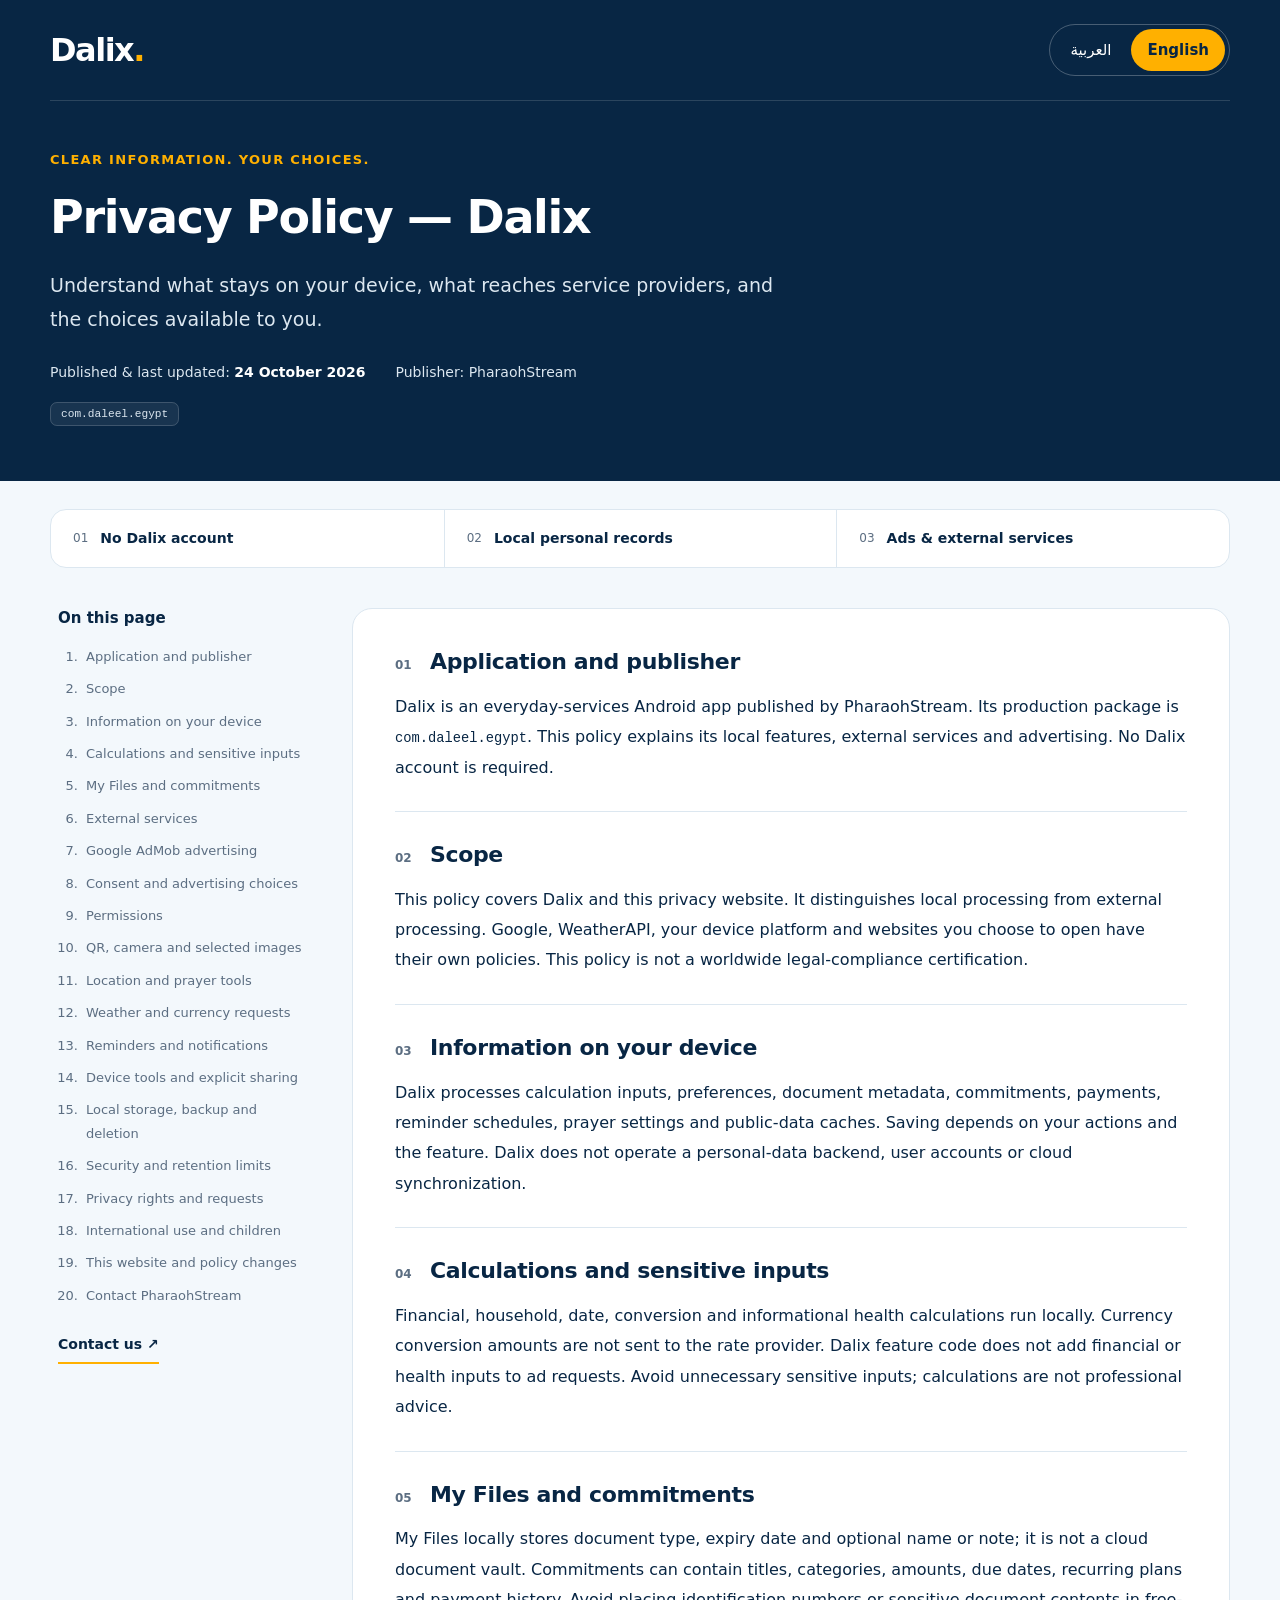
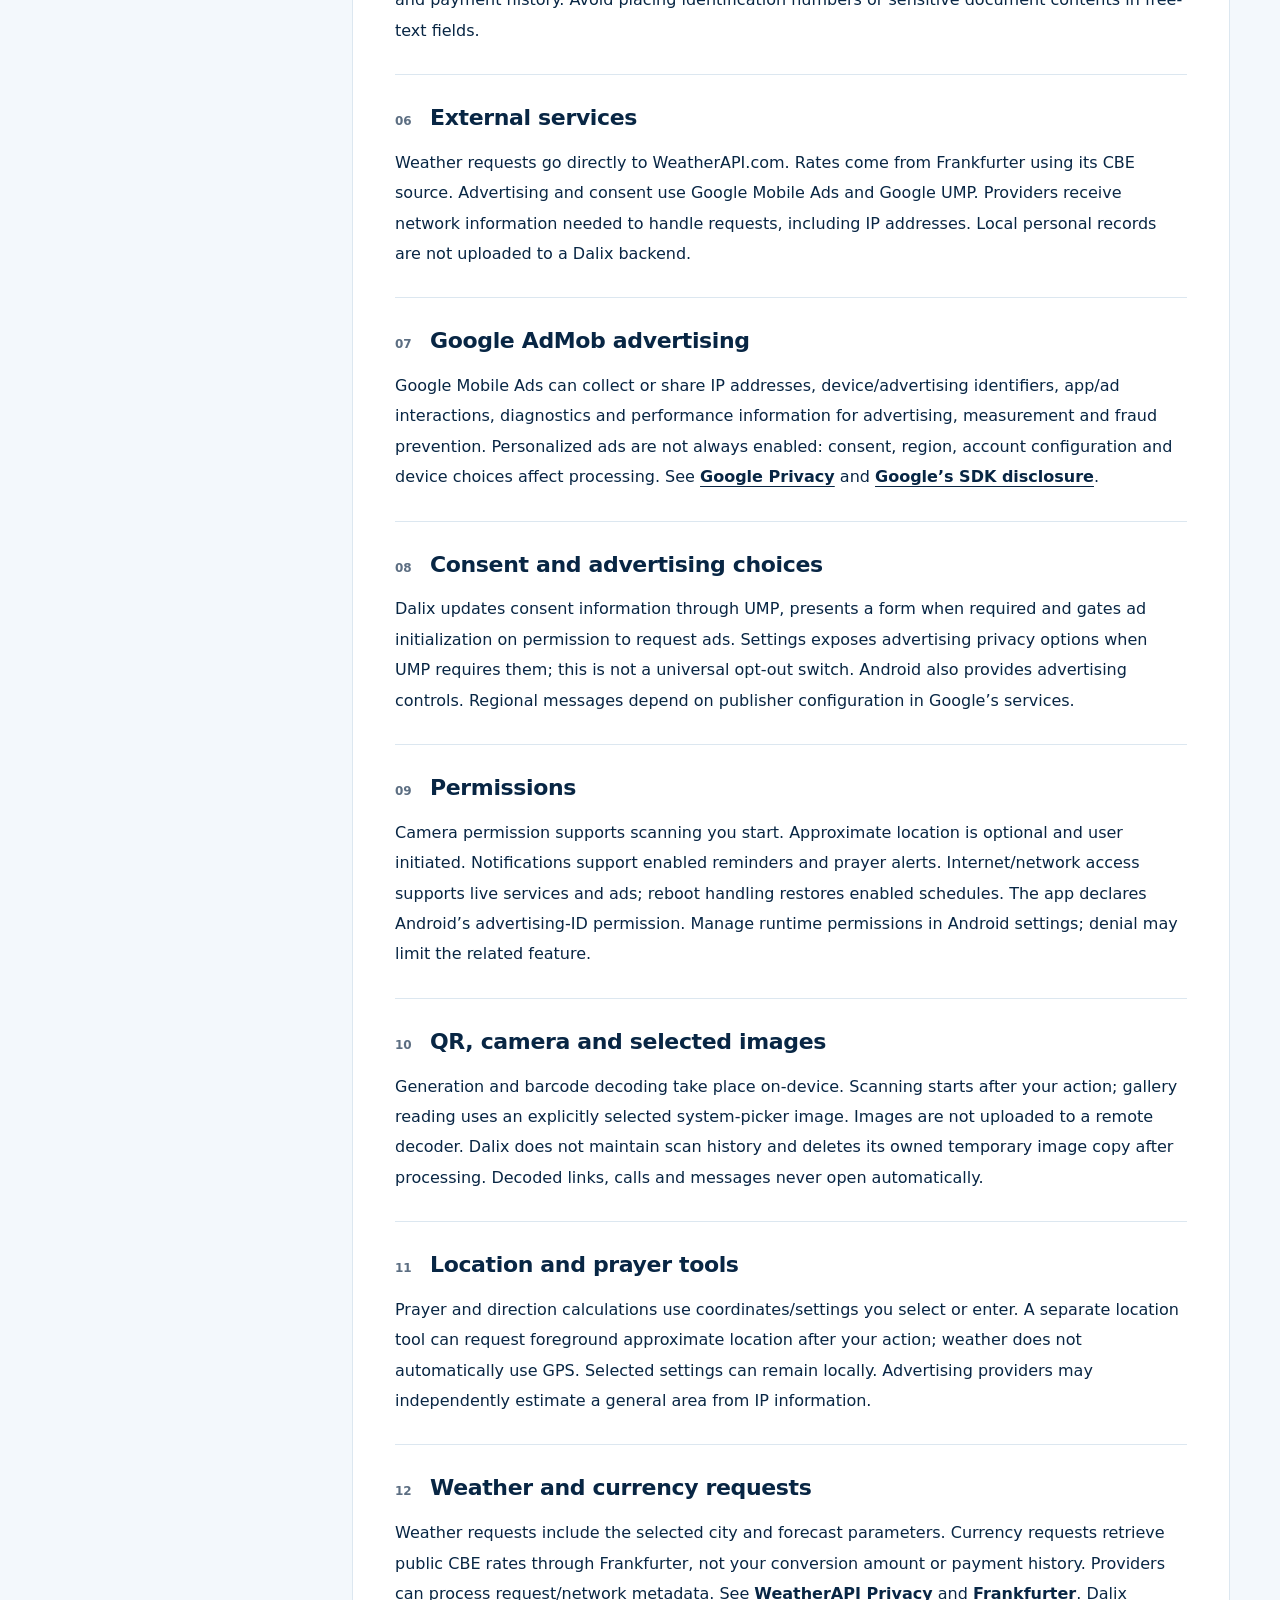
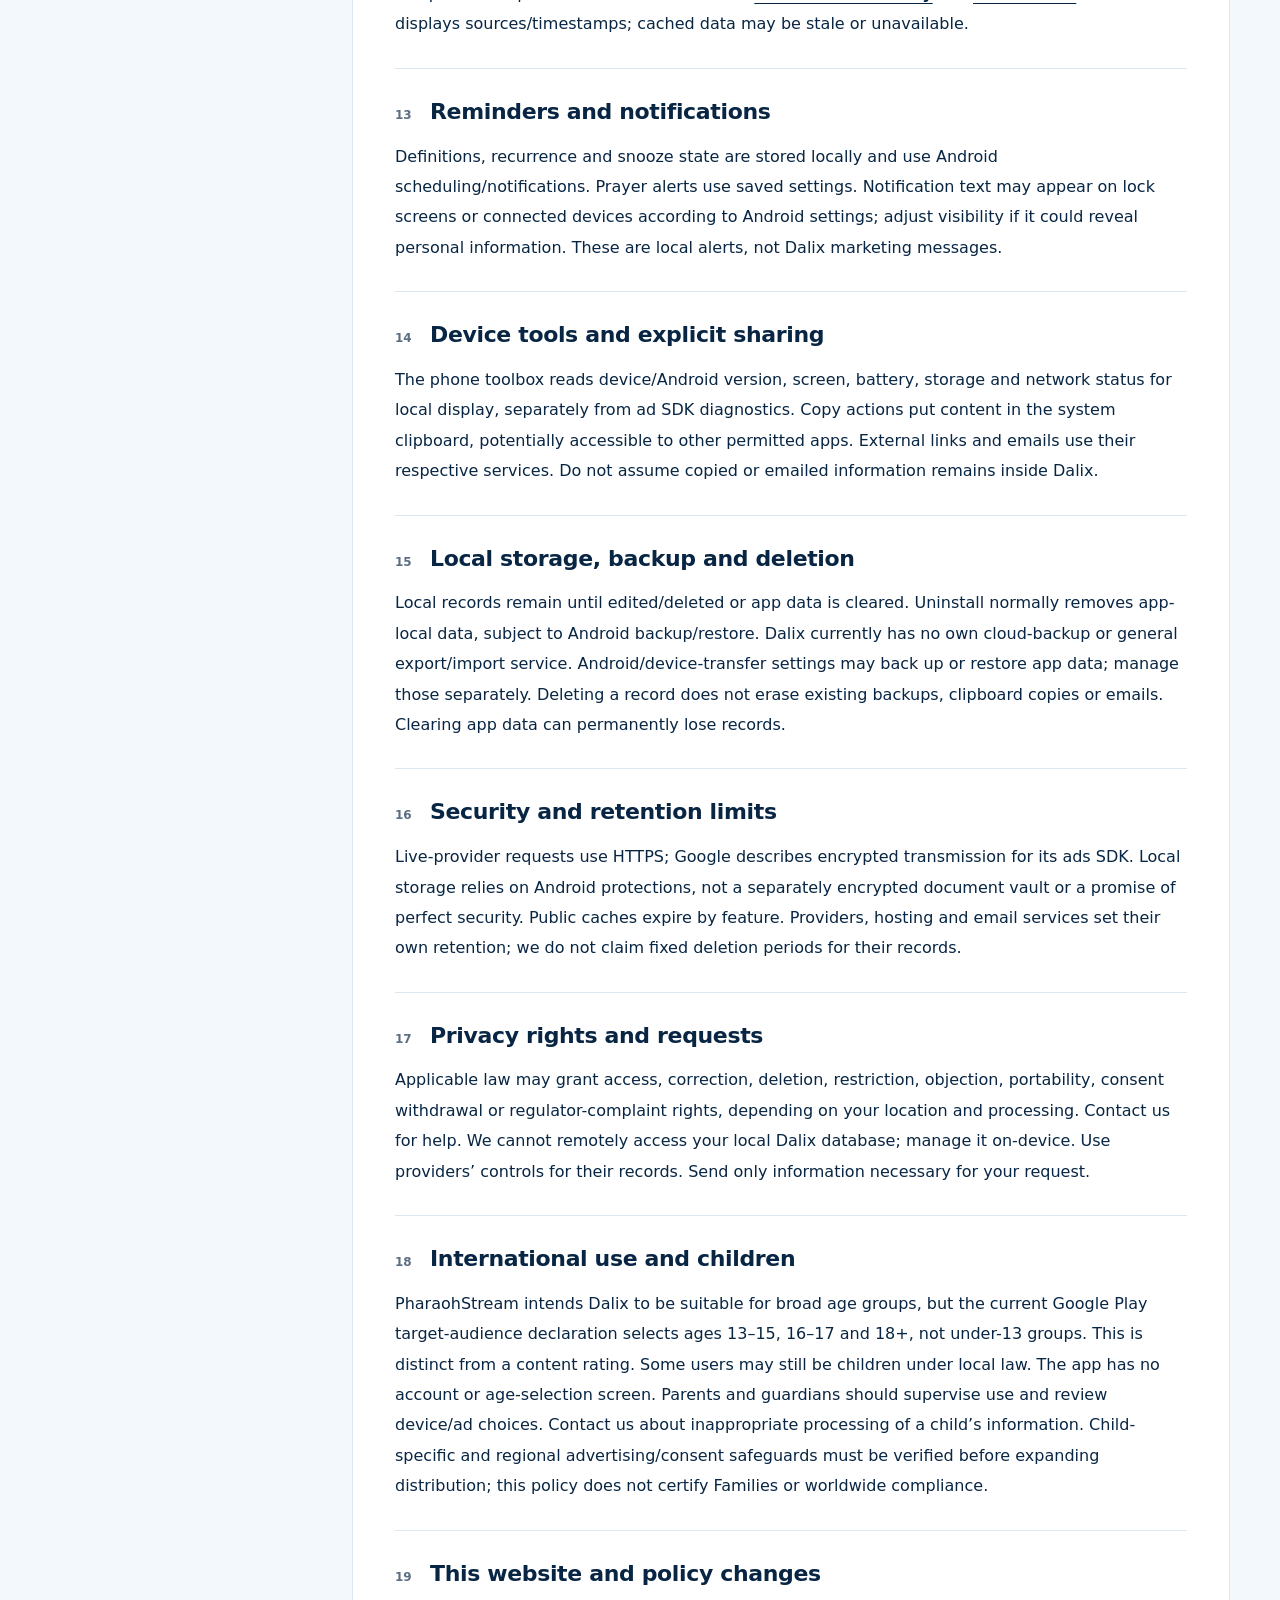
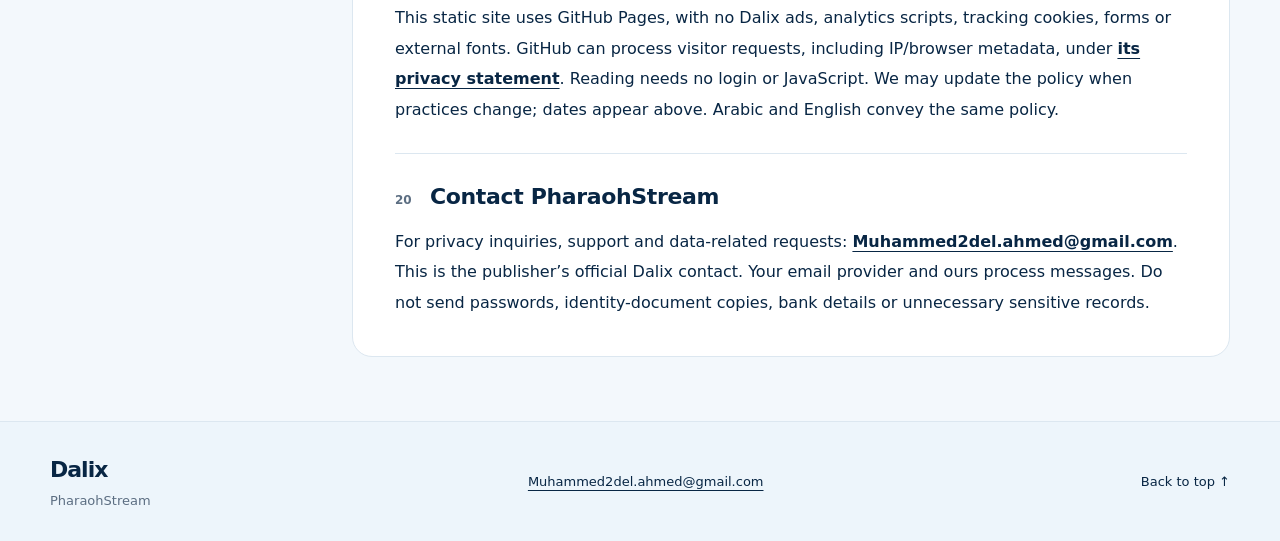
==== en/index.html @ ff4f839b "Clarify age declaration using verified Google Play settings" ====
<!doctype html>
<html lang="en" dir="ltr"><head><meta charset="utf-8"><meta name="viewport" content="width=device-width, initial-scale=1"><meta name="color-scheme" content="light">
<title>Privacy Policy — Dalix</title><meta name="description" content="Understand what stays on your device, what reaches service providers, and the choices available to you."><meta name="referrer" content="no-referrer">
<meta http-equiv="Content-Security-Policy" content="default-src 'none'; style-src 'self'; img-src 'self'; base-uri 'none'; form-action 'none'; upgrade-insecure-requests">
<link rel="stylesheet" href="../styles.css"><link rel="canonical" href="https://muhammed2del-jpg.github.io/dalix-privacy-policy/en/"><link rel="alternate" hreflang="ar" href="https://muhammed2del-jpg.github.io/dalix-privacy-policy/"><link rel="alternate" hreflang="en" href="https://muhammed2del-jpg.github.io/dalix-privacy-policy/en/">
<meta property="og:type" content="website"><meta property="og:title" content="Privacy Policy — Dalix"><meta property="og:description" content="Understand what stays on your device, what reaches service providers, and the choices available to you."><meta property="og:url" content="https://muhammed2del-jpg.github.io/dalix-privacy-policy/en/"><meta property="og:site_name" content="Dalix — PharaohStream"><meta name="twitter:card" content="summary">
</head><body id="top"><a class="skip" href="#policy">Skip to the policy</a>
<header class="site-header"><div class="wrap header-inner"><a class="wordmark" href="../" aria-label="Dalix">Dalix<span aria-hidden="true">.</span></a><nav class="language" aria-label="Language"><a href="../" lang="ar" dir="rtl" >العربية</a><a href="./" lang="en" dir="ltr" aria-current="page">English</a></nav></div></header>
<div class="hero"><div class="wrap"><p class="eyebrow">CLEAR INFORMATION. YOUR CHOICES.</p><h1>Privacy Policy — Dalix</h1><p class="lede">Understand what stays on your device, what reaches service providers, and the choices available to you.</p><div class="hero-meta"><span>Published & last updated: <time datetime="2026-10-24">24 October 2026</time></span><span>Publisher: <bdi>PharaohStream</bdi></span></div><div class="package"><code>com.daleel.egypt</code></div></div></div>
<div class="wrap summaries"><span><i aria-hidden="true">01</i>No Dalix account</span><span><i aria-hidden="true">02</i>Local personal records</span><span><i aria-hidden="true">03</i>Ads & external services</span></div>
<div class="wrap layout"><aside><nav class="desktop-toc" aria-label="On this page"><h2>On this page</h2><ol><li><a href="#section-01">Application and publisher</a></li><li><a href="#section-02">Scope</a></li><li><a href="#section-03">Information on your device</a></li><li><a href="#section-04">Calculations and sensitive inputs</a></li><li><a href="#section-05">My Files and commitments</a></li><li><a href="#section-06">External services</a></li><li><a href="#section-07">Google AdMob advertising</a></li><li><a href="#section-08">Consent and advertising choices</a></li><li><a href="#section-09">Permissions</a></li><li><a href="#section-10">QR, camera and selected images</a></li><li><a href="#section-11">Location and prayer tools</a></li><li><a href="#section-12">Weather and currency requests</a></li><li><a href="#section-13">Reminders and notifications</a></li><li><a href="#section-14">Device tools and explicit sharing</a></li><li><a href="#section-15">Local storage, backup and deletion</a></li><li><a href="#section-16">Security and retention limits</a></li><li><a href="#section-17">Privacy rights and requests</a></li><li><a href="#section-18">International use and children</a></li><li><a href="#section-19">This website and policy changes</a></li><li><a href="#section-20">Contact PharaohStream</a></li></ol><a class="toc-contact" href="mailto:Muhammed2del.ahmed@gmail.com">Contact us ↗</a></nav><details class="mobile-toc"><summary>On this page</summary><nav aria-label="On this page"><ol><li><a href="#section-01">Application and publisher</a></li><li><a href="#section-02">Scope</a></li><li><a href="#section-03">Information on your device</a></li><li><a href="#section-04">Calculations and sensitive inputs</a></li><li><a href="#section-05">My Files and commitments</a></li><li><a href="#section-06">External services</a></li><li><a href="#section-07">Google AdMob advertising</a></li><li><a href="#section-08">Consent and advertising choices</a></li><li><a href="#section-09">Permissions</a></li><li><a href="#section-10">QR, camera and selected images</a></li><li><a href="#section-11">Location and prayer tools</a></li><li><a href="#section-12">Weather and currency requests</a></li><li><a href="#section-13">Reminders and notifications</a></li><li><a href="#section-14">Device tools and explicit sharing</a></li><li><a href="#section-15">Local storage, backup and deletion</a></li><li><a href="#section-16">Security and retention limits</a></li><li><a href="#section-17">Privacy rights and requests</a></li><li><a href="#section-18">International use and children</a></li><li><a href="#section-19">This website and policy changes</a></li><li><a href="#section-20">Contact PharaohStream</a></li></ol></nav></details></aside><main id="policy" tabindex="-1"><section id="section-01" aria-labelledby="heading-01"><h2 id="heading-01"><span class="ordinal" aria-hidden="true">01</span>Application and publisher</h2><p>Dalix is an everyday-services Android app published by PharaohStream. Its production package is <code>com.daleel.egypt</code>. This policy explains its local features, external services and advertising. No Dalix account is required.</p></section><section id="section-02" aria-labelledby="heading-02"><h2 id="heading-02"><span class="ordinal" aria-hidden="true">02</span>Scope</h2><p>This policy covers Dalix and this privacy website. It distinguishes local processing from external processing. Google, WeatherAPI, your device platform and websites you choose to open have their own policies. This policy is not a worldwide legal-compliance certification.</p></section><section id="section-03" aria-labelledby="heading-03"><h2 id="heading-03"><span class="ordinal" aria-hidden="true">03</span>Information on your device</h2><p>Dalix processes calculation inputs, preferences, document metadata, commitments, payments, reminder schedules, prayer settings and public-data caches. Saving depends on your actions and the feature. Dalix does not operate a personal-data backend, user accounts or cloud synchronization.</p></section><section id="section-04" aria-labelledby="heading-04"><h2 id="heading-04"><span class="ordinal" aria-hidden="true">04</span>Calculations and sensitive inputs</h2><p>Financial, household, date, conversion and informational health calculations run locally. Currency conversion amounts are not sent to the rate provider. Dalix feature code does not add financial or health inputs to ad requests. Avoid unnecessary sensitive inputs; calculations are not professional advice.</p></section><section id="section-05" aria-labelledby="heading-05"><h2 id="heading-05"><span class="ordinal" aria-hidden="true">05</span>My Files and commitments</h2><p>My Files locally stores document type, expiry date and optional name or note; it is not a cloud document vault. Commitments can contain titles, categories, amounts, due dates, recurring plans and payment history. Avoid placing identification numbers or sensitive document contents in free-text fields.</p></section><section id="section-06" aria-labelledby="heading-06"><h2 id="heading-06"><span class="ordinal" aria-hidden="true">06</span>External services</h2><p>Weather requests go directly to WeatherAPI.com. Rates come from Frankfurter using its CBE source. Advertising and consent use Google Mobile Ads and Google UMP. Providers receive network information needed to handle requests, including IP addresses. Local personal records are not uploaded to a Dalix backend.</p></section><section id="section-07" aria-labelledby="heading-07"><h2 id="heading-07"><span class="ordinal" aria-hidden="true">07</span>Google AdMob advertising</h2><p>Google Mobile Ads can collect or share IP addresses, device/advertising identifiers, app/ad interactions, diagnostics and performance information for advertising, measurement and fraud prevention. Personalized ads are not always enabled: consent, region, account configuration and device choices affect processing. See <a href="https://policies.google.com/privacy">Google Privacy</a> and <a href="https://developers.google.com/admob/android/privacy/play-data-disclosure?hl=en">Google’s SDK disclosure</a>.</p></section><section id="section-08" aria-labelledby="heading-08"><h2 id="heading-08"><span class="ordinal" aria-hidden="true">08</span>Consent and advertising choices</h2><p>Dalix updates consent information through UMP, presents a form when required and gates ad initialization on permission to request ads. Settings exposes advertising privacy options when UMP requires them; this is not a universal opt-out switch. Android also provides advertising controls. Regional messages depend on publisher configuration in Google’s services.</p></section><section id="section-09" aria-labelledby="heading-09"><h2 id="heading-09"><span class="ordinal" aria-hidden="true">09</span>Permissions</h2><p>Camera permission supports scanning you start. Approximate location is optional and user initiated. Notifications support enabled reminders and prayer alerts. Internet/network access supports live services and ads; reboot handling restores enabled schedules. The app declares Android’s advertising-ID permission. Manage runtime permissions in Android settings; denial may limit the related feature.</p></section><section id="section-10" aria-labelledby="heading-10"><h2 id="heading-10"><span class="ordinal" aria-hidden="true">10</span>QR, camera and selected images</h2><p>Generation and barcode decoding take place on-device. Scanning starts after your action; gallery reading uses an explicitly selected system-picker image. Images are not uploaded to a remote decoder. Dalix does not maintain scan history and deletes its owned temporary image copy after processing. Decoded links, calls and messages never open automatically.</p></section><section id="section-11" aria-labelledby="heading-11"><h2 id="heading-11"><span class="ordinal" aria-hidden="true">11</span>Location and prayer tools</h2><p>Prayer and direction calculations use coordinates/settings you select or enter. A separate location tool can request foreground approximate location after your action; weather does not automatically use GPS. Selected settings can remain locally. Advertising providers may independently estimate a general area from IP information.</p></section><section id="section-12" aria-labelledby="heading-12"><h2 id="heading-12"><span class="ordinal" aria-hidden="true">12</span>Weather and currency requests</h2><p>Weather requests include the selected city and forecast parameters. Currency requests retrieve public CBE rates through Frankfurter, not your conversion amount or payment history. Providers can process request/network metadata. See <a href="https://www.weatherapi.com/privacy">WeatherAPI Privacy</a> and <a href="https://frankfurter.dev/">Frankfurter</a>. Dalix displays sources/timestamps; cached data may be stale or unavailable.</p></section><section id="section-13" aria-labelledby="heading-13"><h2 id="heading-13"><span class="ordinal" aria-hidden="true">13</span>Reminders and notifications</h2><p>Definitions, recurrence and snooze state are stored locally and use Android scheduling/notifications. Prayer alerts use saved settings. Notification text may appear on lock screens or connected devices according to Android settings; adjust visibility if it could reveal personal information. These are local alerts, not Dalix marketing messages.</p></section><section id="section-14" aria-labelledby="heading-14"><h2 id="heading-14"><span class="ordinal" aria-hidden="true">14</span>Device tools and explicit sharing</h2><p>The phone toolbox reads device/Android version, screen, battery, storage and network status for local display, separately from ad SDK diagnostics. Copy actions put content in the system clipboard, potentially accessible to other permitted apps. External links and emails use their respective services. Do not assume copied or emailed information remains inside Dalix.</p></section><section id="section-15" aria-labelledby="heading-15"><h2 id="heading-15"><span class="ordinal" aria-hidden="true">15</span>Local storage, backup and deletion</h2><p>Local records remain until edited/deleted or app data is cleared. Uninstall normally removes app-local data, subject to Android backup/restore. Dalix currently has no own cloud-backup or general export/import service. Android/device-transfer settings may back up or restore app data; manage those separately. Deleting a record does not erase existing backups, clipboard copies or emails. Clearing app data can permanently lose records.</p></section><section id="section-16" aria-labelledby="heading-16"><h2 id="heading-16"><span class="ordinal" aria-hidden="true">16</span>Security and retention limits</h2><p>Live-provider requests use HTTPS; Google describes encrypted transmission for its ads SDK. Local storage relies on Android protections, not a separately encrypted document vault or a promise of perfect security. Public caches expire by feature. Providers, hosting and email services set their own retention; we do not claim fixed deletion periods for their records.</p></section><section id="section-17" aria-labelledby="heading-17"><h2 id="heading-17"><span class="ordinal" aria-hidden="true">17</span>Privacy rights and requests</h2><p>Applicable law may grant access, correction, deletion, restriction, objection, portability, consent withdrawal or regulator-complaint rights, depending on your location and processing. Contact us for help. We cannot remotely access your local Dalix database; manage it on-device. Use providers’ controls for their records. Send only information necessary for your request.</p></section><section id="section-18" aria-labelledby="heading-18"><h2 id="heading-18"><span class="ordinal" aria-hidden="true">18</span>International use and children</h2><p>PharaohStream intends Dalix to be suitable for broad age groups, but the current Google Play target-audience declaration selects ages 13–15, 16–17 and 18+, not under-13 groups. This is distinct from a content rating. Some users may still be children under local law. The app has no account or age-selection screen. Parents and guardians should supervise use and review device/ad choices. Contact us about inappropriate processing of a child’s information. Child-specific and regional advertising/consent safeguards must be verified before expanding distribution; this policy does not certify Families or worldwide compliance.</p></section><section id="section-19" aria-labelledby="heading-19"><h2 id="heading-19"><span class="ordinal" aria-hidden="true">19</span>This website and policy changes</h2><p>This static site uses GitHub Pages, with no Dalix ads, analytics scripts, tracking cookies, forms or external fonts. GitHub can process visitor requests, including IP/browser metadata, under <a href="https://docs.github.com/en/site-policy/privacy-policies/github-general-privacy-statement">its privacy statement</a>. Reading needs no login or JavaScript. We may update the policy when practices change; dates appear above. Arabic and English convey the same policy.</p></section><section id="section-20" aria-labelledby="heading-20"><h2 id="heading-20"><span class="ordinal" aria-hidden="true">20</span>Contact PharaohStream</h2><p>For privacy inquiries, support and data-related requests: <a class="email" href="mailto:Muhammed2del.ahmed@gmail.com">Muhammed2del.ahmed@gmail.com</a>. This is the publisher’s official Dalix contact. Your email provider and ours process messages. Do not send passwords, identity-document copies, bank details or unnecessary sensitive records.</p></section></main></div>
<footer><div class="wrap footer-inner"><div><strong>Dalix</strong><p>PharaohStream</p></div><a class="email" href="mailto:Muhammed2del.ahmed@gmail.com">Muhammed2del.ahmed@gmail.com</a><a href="#top">Back to top ↑</a></div></footer></body></html>
---- styles.css ----
:root{--navy:#082644;--yellow:#ffb000;--canvas:#f3f8fc;--muted:#5c6e82;--border:#dce7f0;--white:#fff;color:var(--navy);background:var(--canvas);font-family:system-ui,-apple-system,"Segoe UI",Tahoma,Arial,sans-serif;font-size:17px;line-height:1.8;scroll-padding-top:30px}
*{box-sizing:border-box}body{margin:0}a{color:var(--navy);text-underline-offset:4px;text-decoration-thickness:1px;overflow-wrap:anywhere}a:hover{text-decoration-thickness:2px}a:focus-visible,summary:focus-visible{outline:3px solid var(--yellow);outline-offset:5px;border-radius:4px}p{margin:0 0 1em}h1,h2{line-height:1.4;margin:0}.wrap{width:min(1180px,calc(100% - 64px));margin-inline:auto}.skip{position:absolute;inset-block-start:-100px;inset-inline-start:16px;padding:12px 20px;background:var(--yellow);z-index:5}.skip:focus{inset-block-start:12px}.site-header{background:var(--navy);color:var(--white)}.header-inner{display:flex;align-items:center;justify-content:space-between;padding-block:24px;gap:20px;border-bottom:1px solid #ffffff24}.wordmark{font-size:32px;font-weight:800;line-height:1.2;letter-spacing:-1.5px;color:var(--white);text-decoration:none;direction:ltr}.wordmark span{color:var(--yellow)}.language{display:flex;gap:4px;border:1px solid #ffffff42;border-radius:99px;padding:4px;align-items:center}.language a{padding:5px 16px;min-height:42px;color:var(--white);font-size:15px;text-decoration:none;display:flex;align-items:center;justify-content:center}.language [aria-current=page]{background:var(--yellow);color:var(--navy);border-radius:99px;font-weight:700}.hero{background:var(--navy);color:var(--white);padding-block:47px 56px}.eyebrow{color:var(--yellow);font-size:13px;font-weight:700;letter-spacing:.1em;margin-bottom:14px}h1{font-size:clamp(30px,4vw,46px);letter-spacing:-1.3px;max-width:900px}.lede{font-size:19px;line-height:1.8;color:#dce7f0;max-width:760px;margin-block:18px 24px}.hero-meta{display:flex;flex-wrap:wrap;gap:8px 30px;font-size:14px;color:#dce7f0}.hero-meta time{font-weight:650;color:var(--white)}.package{margin-top:16px;font-size:13px;direction:ltr;text-align:start}.package code{padding:5px 10px;background:#ffffff10;border:1px solid #ffffff2a;border-radius:7px;color:#dce7f0}.summaries{display:grid;grid-template-columns:repeat(3,1fr);margin-block:28px 40px;border:1px solid var(--border);border-radius:16px;background:var(--white)}.summaries span{display:flex;align-items:center;gap:12px;padding:16px 22px;font-size:14px;font-weight:650}.summaries span+span{border-inline-start:1px solid var(--border)}.summaries i{font-size:12px;font-style:normal;color:var(--muted);font-weight:500}.layout{display:grid;grid-template-columns:262px minmax(0,1fr);gap:40px;align-items:start;margin-bottom:64px}aside{position:sticky;top:24px}.desktop-toc{max-height:calc(100dvh - 48px);overflow:auto;padding:0 8px 10px}.desktop-toc h2{font-size:15px;margin-bottom:16px}.desktop-toc ol,.mobile-toc ol{padding-inline-start:24px;margin-block:0 20px;font-size:13px;color:var(--muted)}.desktop-toc li,.mobile-toc li{padding-inline-start:4px;margin-block:0 9px}.desktop-toc a,.mobile-toc a{text-decoration:none;color:var(--muted);display:block}.desktop-toc a:hover,.mobile-toc a:hover{color:var(--navy);text-decoration:underline}.desktop-toc .toc-contact{display:inline-block;color:var(--navy);font-weight:700;font-size:14px;border-bottom:2px solid var(--yellow);padding-block:5px}.mobile-toc{display:none}main{min-width:0;background:var(--white);border:1px solid var(--border);border-radius:20px;padding:10px 42px}main:focus{outline:none}section{padding-block:28px;border-bottom:1px solid var(--border);scroll-margin-top:20px}section:last-child{border:0}section h2{display:flex;align-items:baseline;gap:14px;font-size:22px;margin-bottom:14px;letter-spacing:-.35px}.ordinal{font-size:12px;font-weight:600;color:var(--muted);min-width:21px;letter-spacing:0}section p{font-size:16px;margin:0;line-height:1.9;overflow-wrap:anywhere}section a{font-weight:600}code,.email{direction:ltr;unicode-bidi:isolate}code{font-size:.86em}footer{background:#edf5fb;border-top:1px solid var(--border);padding-block:28px}.footer-inner{display:flex;align-items:center;justify-content:space-between;gap:24px;flex-wrap:wrap;font-size:13px}.footer-inner strong{font-size:22px;letter-spacing:-1px}.footer-inner p{margin:0;color:var(--muted)}.email{display:inline-block}.footer-inner>a:last-child{text-decoration:none}html[dir=rtl]{font-family:Tahoma,"Segoe UI",Arial,sans-serif}html[dir=rtl] h1{letter-spacing:0}html[dir=rtl] .eyebrow{letter-spacing:0}html[dir=rtl] section h2{letter-spacing:0}html[dir=rtl] .lede{line-height:2}html[dir=rtl] section p{line-height:2.05}
@media(max-width:960px){.layout{grid-template-columns:220px minmax(0,1fr);gap:24px}main{padding-inline:26px}.summaries span{padding-inline:16px}.summaries{margin-bottom:28px}}
@media(max-width:760px){.wrap{width:calc(100% - 36px)}.header-inner{padding-block:20px}.wordmark{font-size:29px}.language a{padding-inline:12px;font-size:14px}.hero{padding-block:30px 34px}.eyebrow{font-size:11px}.lede{font-size:17px;margin-block:16px 20px}.hero-meta{font-size:12px;gap:6px 18px}.package{font-size:12px}.summaries{grid-template-columns:1fr;margin-block:18px 24px;border-radius:13px}.summaries span{padding:11px 16px;font-size:13px}.summaries span+span{border-inline-start:0;border-top:1px solid var(--border)}.layout{display:block;margin-bottom:32px}aside{position:static}.desktop-toc{display:none}.mobile-toc{display:block;background:var(--white);border:1px solid var(--border);border-radius:12px;margin-bottom:20px;padding:12px 18px}.mobile-toc summary{font-size:14px;font-weight:700;cursor:pointer;min-height:28px}.mobile-toc ol{margin-block:14px 0;font-size:14px}.mobile-toc li{margin-block:10px}main{padding:0 20px;border-radius:15px}section{padding-block:24px}section h2{font-size:20px;gap:10px}section p{font-size:16px}.footer-inner{display:grid;gap:16px;font-size:12px}.footer-inner>.email{font-size:clamp(11px,3.4vw,14px)}footer{padding-block:24px}}
@media print{body{background:white;color:black}.site-header,.summaries,aside,.skip,footer{display:none}.hero{background:white;color:black;padding:0}.hero .wrap,.wrap{width:100%}.hero-meta,.lede,.hero-meta time{color:black}.package code{color:black;border:0}.layout{display:block}main{border:0;padding:0}section{break-inside:avoid}a{color:black}.hero h1{font-size:28px}}
html[dir=rtl] .package{text-align:right}
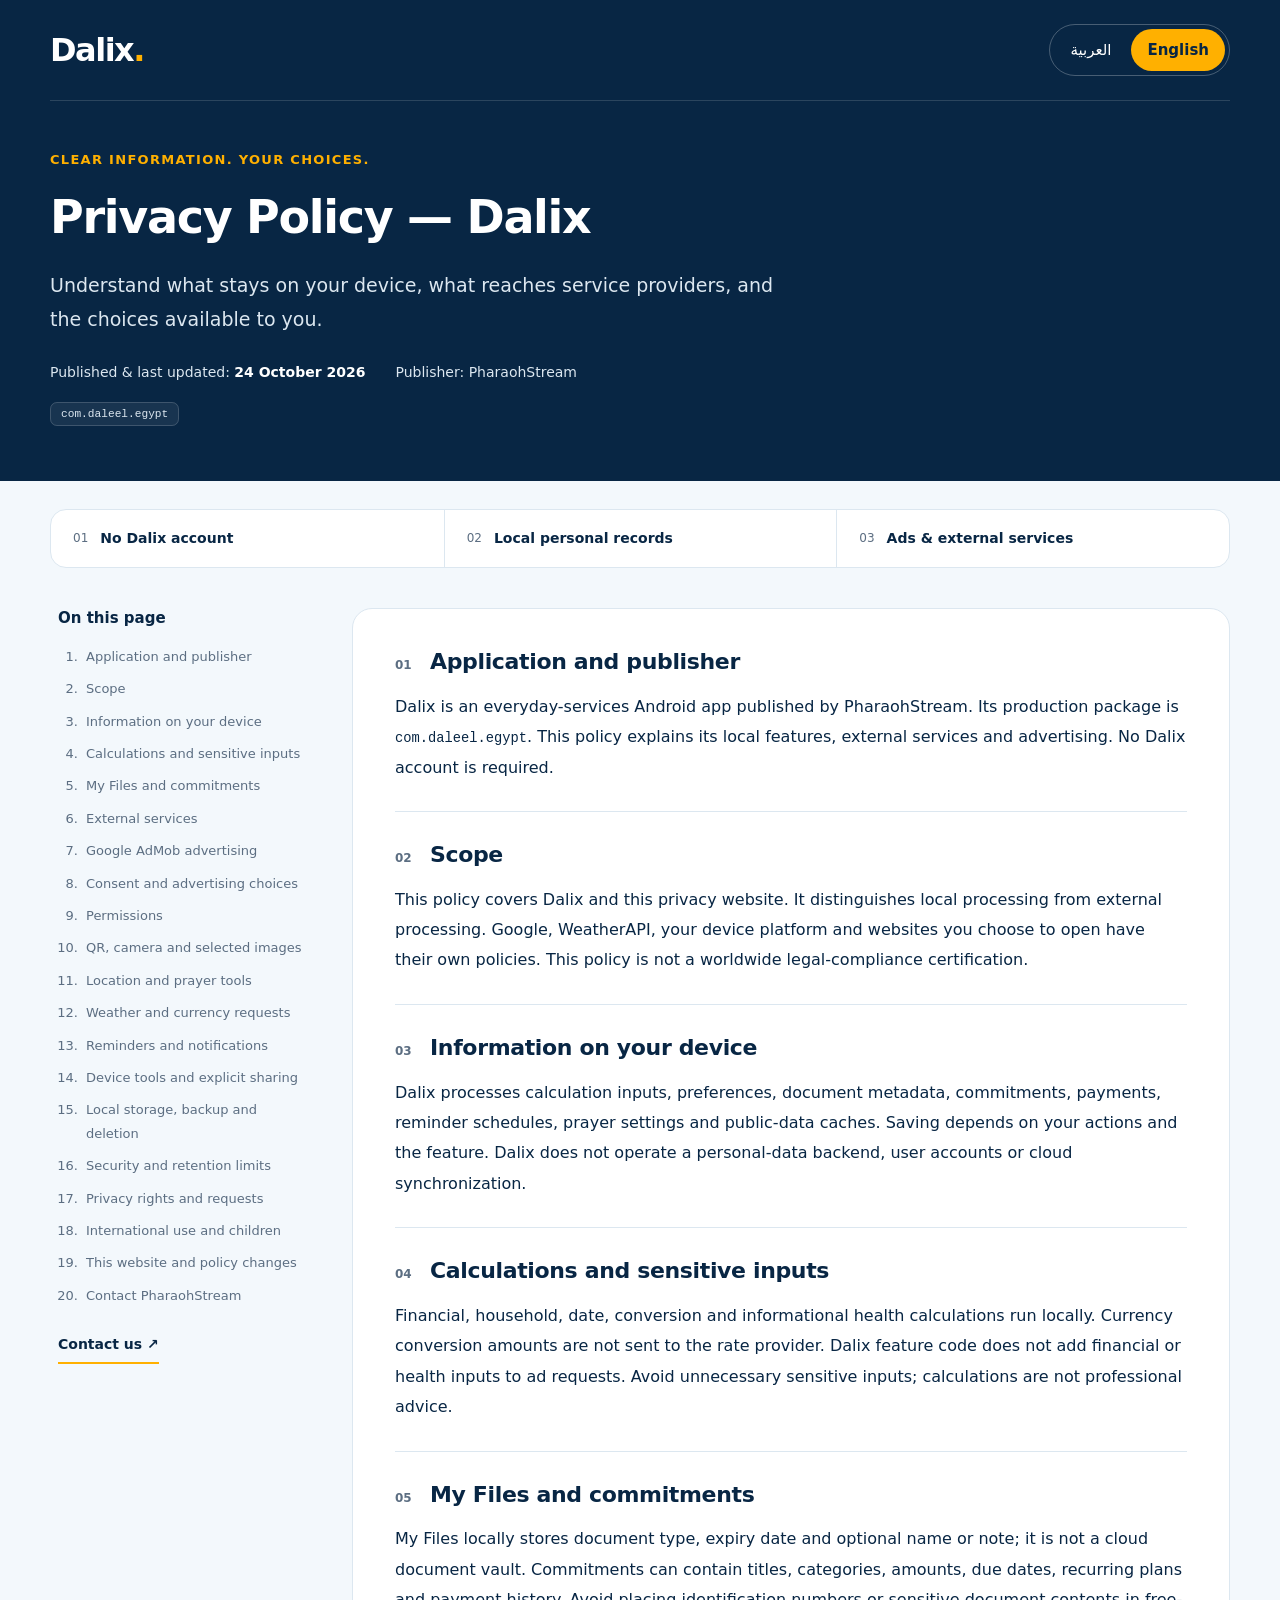
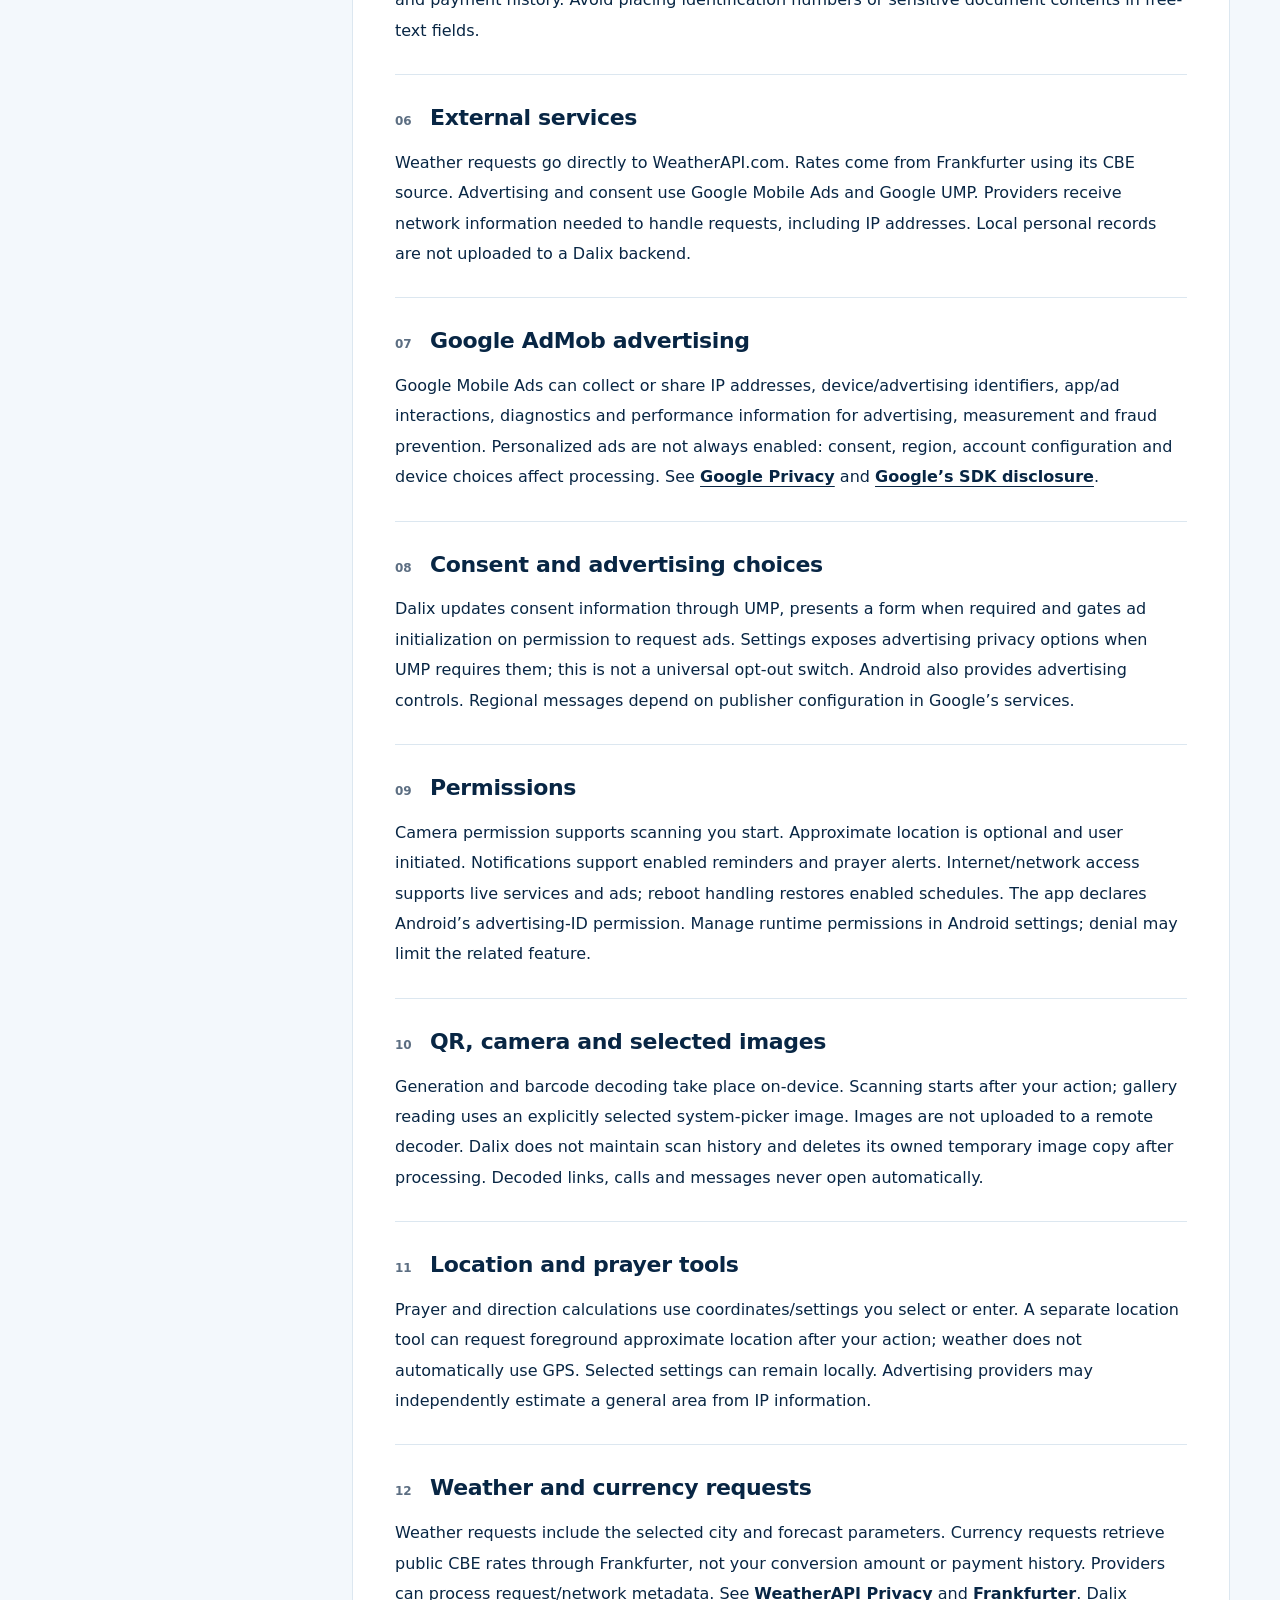
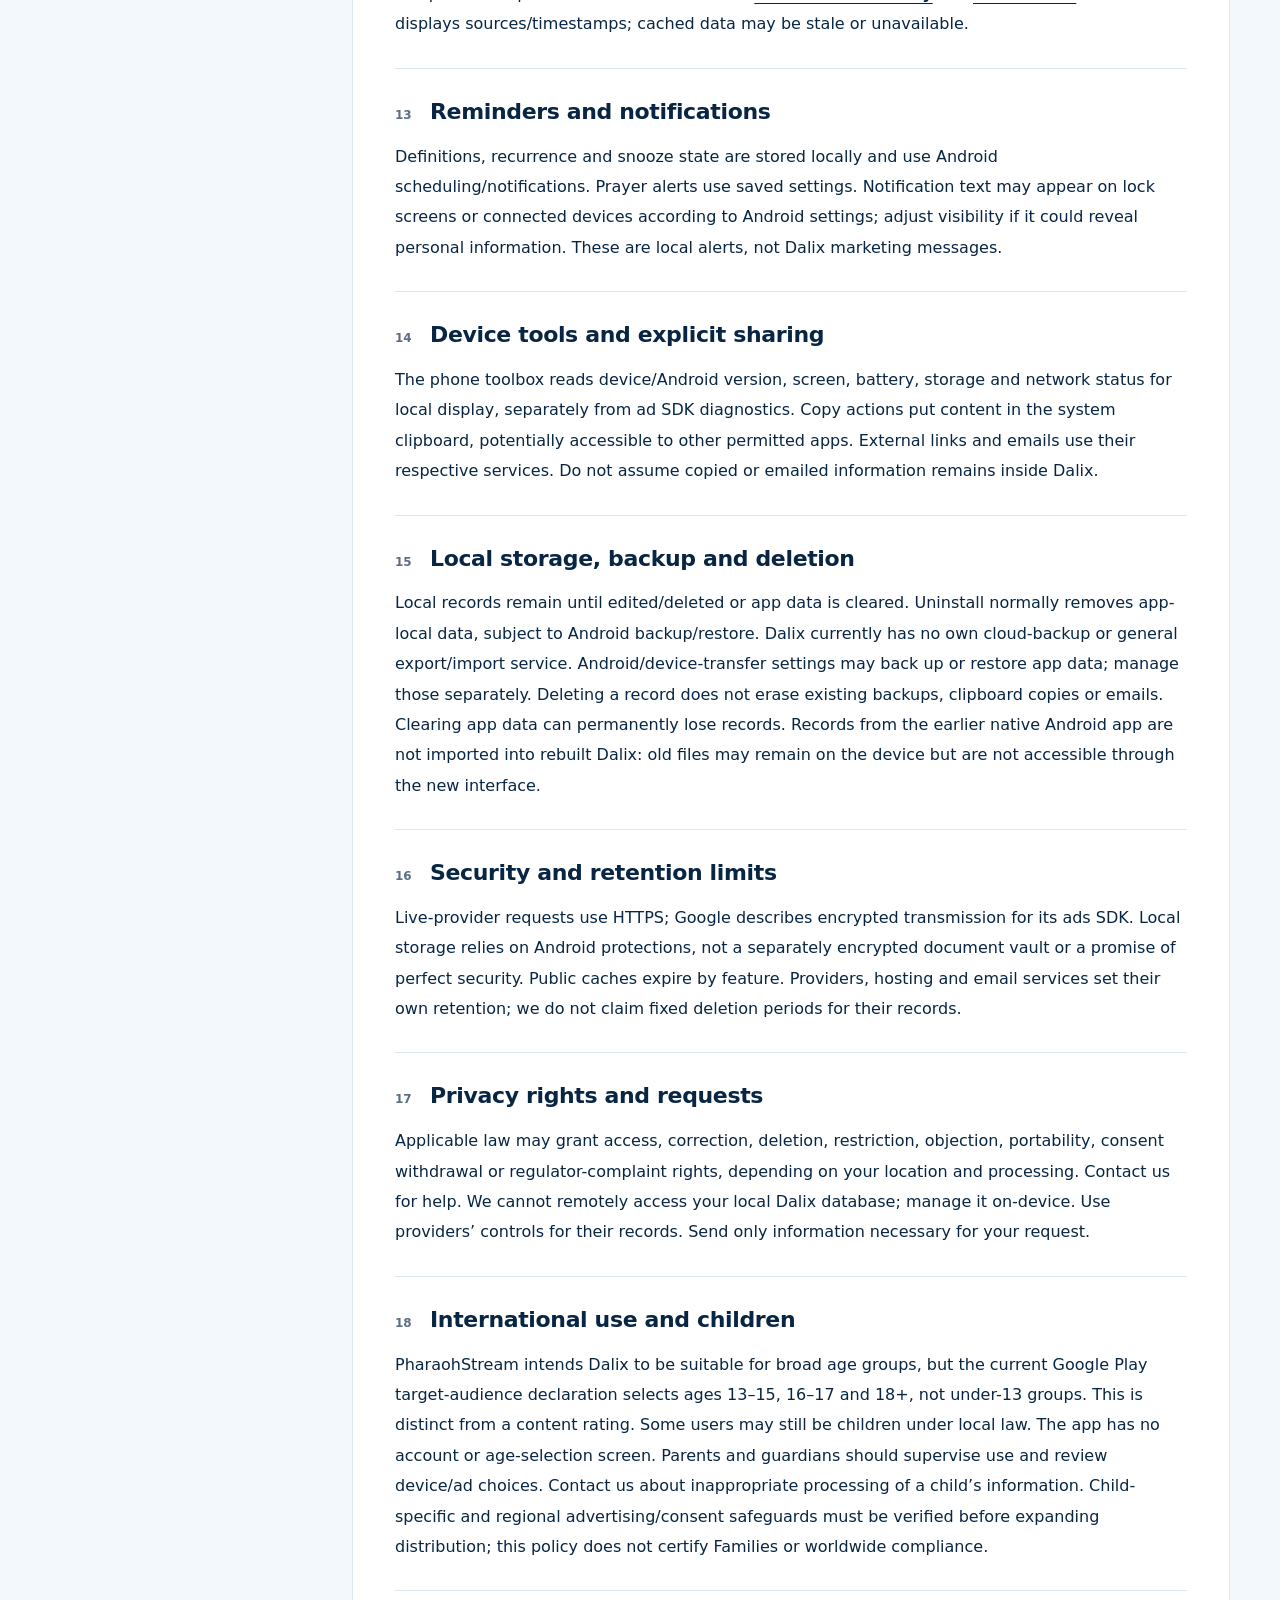
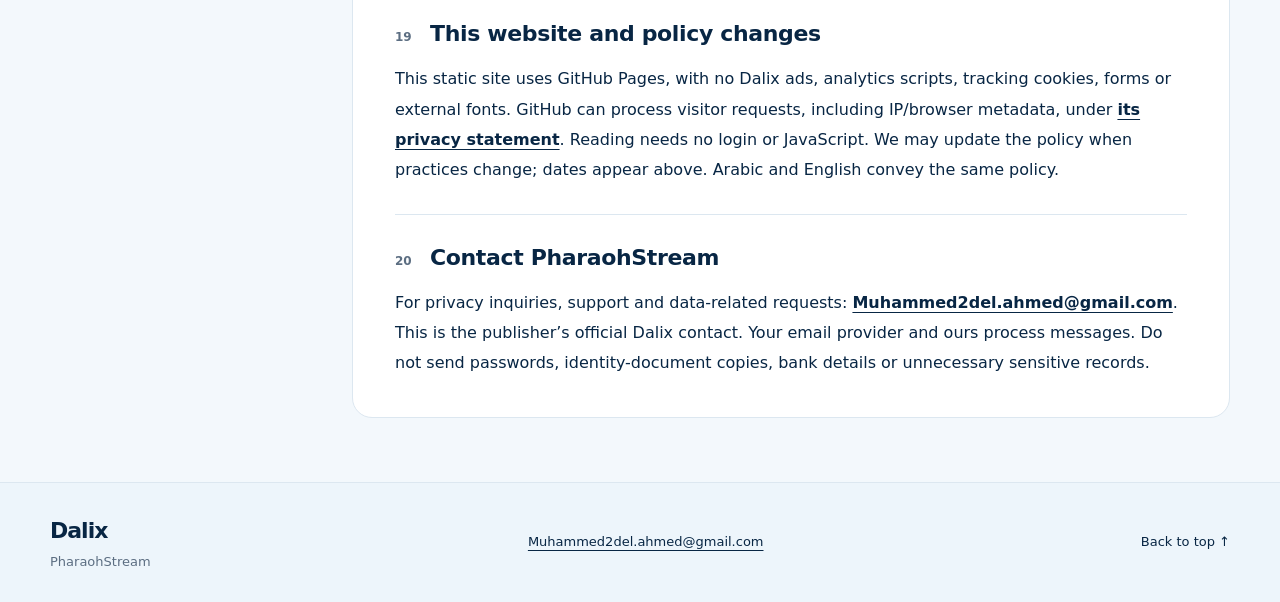
==== commit 628d0dfd: "Disclose legacy native record accessibility during app updates" ====
--- a/en/index.html
+++ b/en/index.html
@@ -8,5 +8,5 @@
 <header class="site-header"><div class="wrap header-inner"><a class="wordmark" href="../" aria-label="Dalix">Dalix<span aria-hidden="true">.</span></a><nav class="language" aria-label="Language"><a href="../" lang="ar" dir="rtl" >العربية</a><a href="./" lang="en" dir="ltr" aria-current="page">English</a></nav></div></header>
 <div class="hero"><div class="wrap"><p class="eyebrow">CLEAR INFORMATION. YOUR CHOICES.</p><h1>Privacy Policy — Dalix</h1><p class="lede">Understand what stays on your device, what reaches service providers, and the choices available to you.</p><div class="hero-meta"><span>Published & last updated: <time datetime="2026-10-24">24 October 2026</time></span><span>Publisher: <bdi>PharaohStream</bdi></span></div><div class="package"><code>com.daleel.egypt</code></div></div></div>
 <div class="wrap summaries"><span><i aria-hidden="true">01</i>No Dalix account</span><span><i aria-hidden="true">02</i>Local personal records</span><span><i aria-hidden="true">03</i>Ads & external services</span></div>
-<div class="wrap layout"><aside><nav class="desktop-toc" aria-label="On this page"><h2>On this page</h2><ol><li><a href="#section-01">Application and publisher</a></li><li><a href="#section-02">Scope</a></li><li><a href="#section-03">Information on your device</a></li><li><a href="#section-04">Calculations and sensitive inputs</a></li><li><a href="#section-05">My Files and commitments</a></li><li><a href="#section-06">External services</a></li><li><a href="#section-07">Google AdMob advertising</a></li><li><a href="#section-08">Consent and advertising choices</a></li><li><a href="#section-09">Permissions</a></li><li><a href="#section-10">QR, camera and selected images</a></li><li><a href="#section-11">Location and prayer tools</a></li><li><a href="#section-12">Weather and currency requests</a></li><li><a href="#section-13">Reminders and notifications</a></li><li><a href="#section-14">Device tools and explicit sharing</a></li><li><a href="#section-15">Local storage, backup and deletion</a></li><li><a href="#section-16">Security and retention limits</a></li><li><a href="#section-17">Privacy rights and requests</a></li><li><a href="#section-18">International use and children</a></li><li><a href="#section-19">This website and policy changes</a></li><li><a href="#section-20">Contact PharaohStream</a></li></ol><a class="toc-contact" href="mailto:Muhammed2del.ahmed@gmail.com">Contact us ↗</a></nav><details class="mobile-toc"><summary>On this page</summary><nav aria-label="On this page"><ol><li><a href="#section-01">Application and publisher</a></li><li><a href="#section-02">Scope</a></li><li><a href="#section-03">Information on your device</a></li><li><a href="#section-04">Calculations and sensitive inputs</a></li><li><a href="#section-05">My Files and commitments</a></li><li><a href="#section-06">External services</a></li><li><a href="#section-07">Google AdMob advertising</a></li><li><a href="#section-08">Consent and advertising choices</a></li><li><a href="#section-09">Permissions</a></li><li><a href="#section-10">QR, camera and selected images</a></li><li><a href="#section-11">Location and prayer tools</a></li><li><a href="#section-12">Weather and currency requests</a></li><li><a href="#section-13">Reminders and notifications</a></li><li><a href="#section-14">Device tools and explicit sharing</a></li><li><a href="#section-15">Local storage, backup and deletion</a></li><li><a href="#section-16">Security and retention limits</a></li><li><a href="#section-17">Privacy rights and requests</a></li><li><a href="#section-18">International use and children</a></li><li><a href="#section-19">This website and policy changes</a></li><li><a href="#section-20">Contact PharaohStream</a></li></ol></nav></details></aside><main id="policy" tabindex="-1"><section id="section-01" aria-labelledby="heading-01"><h2 id="heading-01"><span class="ordinal" aria-hidden="true">01</span>Application and publisher</h2><p>Dalix is an everyday-services Android app published by PharaohStream. Its production package is <code>com.daleel.egypt</code>. This policy explains its local features, external services and advertising. No Dalix account is required.</p></section><section id="section-02" aria-labelledby="heading-02"><h2 id="heading-02"><span class="ordinal" aria-hidden="true">02</span>Scope</h2><p>This policy covers Dalix and this privacy website. It distinguishes local processing from external processing. Google, WeatherAPI, your device platform and websites you choose to open have their own policies. This policy is not a worldwide legal-compliance certification.</p></section><section id="section-03" aria-labelledby="heading-03"><h2 id="heading-03"><span class="ordinal" aria-hidden="true">03</span>Information on your device</h2><p>Dalix processes calculation inputs, preferences, document metadata, commitments, payments, reminder schedules, prayer settings and public-data caches. Saving depends on your actions and the feature. Dalix does not operate a personal-data backend, user accounts or cloud synchronization.</p></section><section id="section-04" aria-labelledby="heading-04"><h2 id="heading-04"><span class="ordinal" aria-hidden="true">04</span>Calculations and sensitive inputs</h2><p>Financial, household, date, conversion and informational health calculations run locally. Currency conversion amounts are not sent to the rate provider. Dalix feature code does not add financial or health inputs to ad requests. Avoid unnecessary sensitive inputs; calculations are not professional advice.</p></section><section id="section-05" aria-labelledby="heading-05"><h2 id="heading-05"><span class="ordinal" aria-hidden="true">05</span>My Files and commitments</h2><p>My Files locally stores document type, expiry date and optional name or note; it is not a cloud document vault. Commitments can contain titles, categories, amounts, due dates, recurring plans and payment history. Avoid placing identification numbers or sensitive document contents in free-text fields.</p></section><section id="section-06" aria-labelledby="heading-06"><h2 id="heading-06"><span class="ordinal" aria-hidden="true">06</span>External services</h2><p>Weather requests go directly to WeatherAPI.com. Rates come from Frankfurter using its CBE source. Advertising and consent use Google Mobile Ads and Google UMP. Providers receive network information needed to handle requests, including IP addresses. Local personal records are not uploaded to a Dalix backend.</p></section><section id="section-07" aria-labelledby="heading-07"><h2 id="heading-07"><span class="ordinal" aria-hidden="true">07</span>Google AdMob advertising</h2><p>Google Mobile Ads can collect or share IP addresses, device/advertising identifiers, app/ad interactions, diagnostics and performance information for advertising, measurement and fraud prevention. Personalized ads are not always enabled: consent, region, account configuration and device choices affect processing. See <a href="https://policies.google.com/privacy">Google Privacy</a> and <a href="https://developers.google.com/admob/android/privacy/play-data-disclosure?hl=en">Google’s SDK disclosure</a>.</p></section><section id="section-08" aria-labelledby="heading-08"><h2 id="heading-08"><span class="ordinal" aria-hidden="true">08</span>Consent and advertising choices</h2><p>Dalix updates consent information through UMP, presents a form when required and gates ad initialization on permission to request ads. Settings exposes advertising privacy options when UMP requires them; this is not a universal opt-out switch. Android also provides advertising controls. Regional messages depend on publisher configuration in Google’s services.</p></section><section id="section-09" aria-labelledby="heading-09"><h2 id="heading-09"><span class="ordinal" aria-hidden="true">09</span>Permissions</h2><p>Camera permission supports scanning you start. Approximate location is optional and user initiated. Notifications support enabled reminders and prayer alerts. Internet/network access supports live services and ads; reboot handling restores enabled schedules. The app declares Android’s advertising-ID permission. Manage runtime permissions in Android settings; denial may limit the related feature.</p></section><section id="section-10" aria-labelledby="heading-10"><h2 id="heading-10"><span class="ordinal" aria-hidden="true">10</span>QR, camera and selected images</h2><p>Generation and barcode decoding take place on-device. Scanning starts after your action; gallery reading uses an explicitly selected system-picker image. Images are not uploaded to a remote decoder. Dalix does not maintain scan history and deletes its owned temporary image copy after processing. Decoded links, calls and messages never open automatically.</p></section><section id="section-11" aria-labelledby="heading-11"><h2 id="heading-11"><span class="ordinal" aria-hidden="true">11</span>Location and prayer tools</h2><p>Prayer and direction calculations use coordinates/settings you select or enter. A separate location tool can request foreground approximate location after your action; weather does not automatically use GPS. Selected settings can remain locally. Advertising providers may independently estimate a general area from IP information.</p></section><section id="section-12" aria-labelledby="heading-12"><h2 id="heading-12"><span class="ordinal" aria-hidden="true">12</span>Weather and currency requests</h2><p>Weather requests include the selected city and forecast parameters. Currency requests retrieve public CBE rates through Frankfurter, not your conversion amount or payment history. Providers can process request/network metadata. See <a href="https://www.weatherapi.com/privacy">WeatherAPI Privacy</a> and <a href="https://frankfurter.dev/">Frankfurter</a>. Dalix displays sources/timestamps; cached data may be stale or unavailable.</p></section><section id="section-13" aria-labelledby="heading-13"><h2 id="heading-13"><span class="ordinal" aria-hidden="true">13</span>Reminders and notifications</h2><p>Definitions, recurrence and snooze state are stored locally and use Android scheduling/notifications. Prayer alerts use saved settings. Notification text may appear on lock screens or connected devices according to Android settings; adjust visibility if it could reveal personal information. These are local alerts, not Dalix marketing messages.</p></section><section id="section-14" aria-labelledby="heading-14"><h2 id="heading-14"><span class="ordinal" aria-hidden="true">14</span>Device tools and explicit sharing</h2><p>The phone toolbox reads device/Android version, screen, battery, storage and network status for local display, separately from ad SDK diagnostics. Copy actions put content in the system clipboard, potentially accessible to other permitted apps. External links and emails use their respective services. Do not assume copied or emailed information remains inside Dalix.</p></section><section id="section-15" aria-labelledby="heading-15"><h2 id="heading-15"><span class="ordinal" aria-hidden="true">15</span>Local storage, backup and deletion</h2><p>Local records remain until edited/deleted or app data is cleared. Uninstall normally removes app-local data, subject to Android backup/restore. Dalix currently has no own cloud-backup or general export/import service. Android/device-transfer settings may back up or restore app data; manage those separately. Deleting a record does not erase existing backups, clipboard copies or emails. Clearing app data can permanently lose records.</p></section><section id="section-16" aria-labelledby="heading-16"><h2 id="heading-16"><span class="ordinal" aria-hidden="true">16</span>Security and retention limits</h2><p>Live-provider requests use HTTPS; Google describes encrypted transmission for its ads SDK. Local storage relies on Android protections, not a separately encrypted document vault or a promise of perfect security. Public caches expire by feature. Providers, hosting and email services set their own retention; we do not claim fixed deletion periods for their records.</p></section><section id="section-17" aria-labelledby="heading-17"><h2 id="heading-17"><span class="ordinal" aria-hidden="true">17</span>Privacy rights and requests</h2><p>Applicable law may grant access, correction, deletion, restriction, objection, portability, consent withdrawal or regulator-complaint rights, depending on your location and processing. Contact us for help. We cannot remotely access your local Dalix database; manage it on-device. Use providers’ controls for their records. Send only information necessary for your request.</p></section><section id="section-18" aria-labelledby="heading-18"><h2 id="heading-18"><span class="ordinal" aria-hidden="true">18</span>International use and children</h2><p>PharaohStream intends Dalix to be suitable for broad age groups, but the current Google Play target-audience declaration selects ages 13–15, 16–17 and 18+, not under-13 groups. This is distinct from a content rating. Some users may still be children under local law. The app has no account or age-selection screen. Parents and guardians should supervise use and review device/ad choices. Contact us about inappropriate processing of a child’s information. Child-specific and regional advertising/consent safeguards must be verified before expanding distribution; this policy does not certify Families or worldwide compliance.</p></section><section id="section-19" aria-labelledby="heading-19"><h2 id="heading-19"><span class="ordinal" aria-hidden="true">19</span>This website and policy changes</h2><p>This static site uses GitHub Pages, with no Dalix ads, analytics scripts, tracking cookies, forms or external fonts. GitHub can process visitor requests, including IP/browser metadata, under <a href="https://docs.github.com/en/site-policy/privacy-policies/github-general-privacy-statement">its privacy statement</a>. Reading needs no login or JavaScript. We may update the policy when practices change; dates appear above. Arabic and English convey the same policy.</p></section><section id="section-20" aria-labelledby="heading-20"><h2 id="heading-20"><span class="ordinal" aria-hidden="true">20</span>Contact PharaohStream</h2><p>For privacy inquiries, support and data-related requests: <a class="email" href="mailto:Muhammed2del.ahmed@gmail.com">Muhammed2del.ahmed@gmail.com</a>. This is the publisher’s official Dalix contact. Your email provider and ours process messages. Do not send passwords, identity-document copies, bank details or unnecessary sensitive records.</p></section></main></div>
+<div class="wrap layout"><aside><nav class="desktop-toc" aria-label="On this page"><h2>On this page</h2><ol><li><a href="#section-01">Application and publisher</a></li><li><a href="#section-02">Scope</a></li><li><a href="#section-03">Information on your device</a></li><li><a href="#section-04">Calculations and sensitive inputs</a></li><li><a href="#section-05">My Files and commitments</a></li><li><a href="#section-06">External services</a></li><li><a href="#section-07">Google AdMob advertising</a></li><li><a href="#section-08">Consent and advertising choices</a></li><li><a href="#section-09">Permissions</a></li><li><a href="#section-10">QR, camera and selected images</a></li><li><a href="#section-11">Location and prayer tools</a></li><li><a href="#section-12">Weather and currency requests</a></li><li><a href="#section-13">Reminders and notifications</a></li><li><a href="#section-14">Device tools and explicit sharing</a></li><li><a href="#section-15">Local storage, backup and deletion</a></li><li><a href="#section-16">Security and retention limits</a></li><li><a href="#section-17">Privacy rights and requests</a></li><li><a href="#section-18">International use and children</a></li><li><a href="#section-19">This website and policy changes</a></li><li><a href="#section-20">Contact PharaohStream</a></li></ol><a class="toc-contact" href="mailto:Muhammed2del.ahmed@gmail.com">Contact us ↗</a></nav><details class="mobile-toc"><summary>On this page</summary><nav aria-label="On this page"><ol><li><a href="#section-01">Application and publisher</a></li><li><a href="#section-02">Scope</a></li><li><a href="#section-03">Information on your device</a></li><li><a href="#section-04">Calculations and sensitive inputs</a></li><li><a href="#section-05">My Files and commitments</a></li><li><a href="#section-06">External services</a></li><li><a href="#section-07">Google AdMob advertising</a></li><li><a href="#section-08">Consent and advertising choices</a></li><li><a href="#section-09">Permissions</a></li><li><a href="#section-10">QR, camera and selected images</a></li><li><a href="#section-11">Location and prayer tools</a></li><li><a href="#section-12">Weather and currency requests</a></li><li><a href="#section-13">Reminders and notifications</a></li><li><a href="#section-14">Device tools and explicit sharing</a></li><li><a href="#section-15">Local storage, backup and deletion</a></li><li><a href="#section-16">Security and retention limits</a></li><li><a href="#section-17">Privacy rights and requests</a></li><li><a href="#section-18">International use and children</a></li><li><a href="#section-19">This website and policy changes</a></li><li><a href="#section-20">Contact PharaohStream</a></li></ol></nav></details></aside><main id="policy" tabindex="-1"><section id="section-01" aria-labelledby="heading-01"><h2 id="heading-01"><span class="ordinal" aria-hidden="true">01</span>Application and publisher</h2><p>Dalix is an everyday-services Android app published by PharaohStream. Its production package is <code>com.daleel.egypt</code>. This policy explains its local features, external services and advertising. No Dalix account is required.</p></section><section id="section-02" aria-labelledby="heading-02"><h2 id="heading-02"><span class="ordinal" aria-hidden="true">02</span>Scope</h2><p>This policy covers Dalix and this privacy website. It distinguishes local processing from external processing. Google, WeatherAPI, your device platform and websites you choose to open have their own policies. This policy is not a worldwide legal-compliance certification.</p></section><section id="section-03" aria-labelledby="heading-03"><h2 id="heading-03"><span class="ordinal" aria-hidden="true">03</span>Information on your device</h2><p>Dalix processes calculation inputs, preferences, document metadata, commitments, payments, reminder schedules, prayer settings and public-data caches. Saving depends on your actions and the feature. Dalix does not operate a personal-data backend, user accounts or cloud synchronization.</p></section><section id="section-04" aria-labelledby="heading-04"><h2 id="heading-04"><span class="ordinal" aria-hidden="true">04</span>Calculations and sensitive inputs</h2><p>Financial, household, date, conversion and informational health calculations run locally. Currency conversion amounts are not sent to the rate provider. Dalix feature code does not add financial or health inputs to ad requests. Avoid unnecessary sensitive inputs; calculations are not professional advice.</p></section><section id="section-05" aria-labelledby="heading-05"><h2 id="heading-05"><span class="ordinal" aria-hidden="true">05</span>My Files and commitments</h2><p>My Files locally stores document type, expiry date and optional name or note; it is not a cloud document vault. Commitments can contain titles, categories, amounts, due dates, recurring plans and payment history. Avoid placing identification numbers or sensitive document contents in free-text fields.</p></section><section id="section-06" aria-labelledby="heading-06"><h2 id="heading-06"><span class="ordinal" aria-hidden="true">06</span>External services</h2><p>Weather requests go directly to WeatherAPI.com. Rates come from Frankfurter using its CBE source. Advertising and consent use Google Mobile Ads and Google UMP. Providers receive network information needed to handle requests, including IP addresses. Local personal records are not uploaded to a Dalix backend.</p></section><section id="section-07" aria-labelledby="heading-07"><h2 id="heading-07"><span class="ordinal" aria-hidden="true">07</span>Google AdMob advertising</h2><p>Google Mobile Ads can collect or share IP addresses, device/advertising identifiers, app/ad interactions, diagnostics and performance information for advertising, measurement and fraud prevention. Personalized ads are not always enabled: consent, region, account configuration and device choices affect processing. See <a href="https://policies.google.com/privacy">Google Privacy</a> and <a href="https://developers.google.com/admob/android/privacy/play-data-disclosure?hl=en">Google’s SDK disclosure</a>.</p></section><section id="section-08" aria-labelledby="heading-08"><h2 id="heading-08"><span class="ordinal" aria-hidden="true">08</span>Consent and advertising choices</h2><p>Dalix updates consent information through UMP, presents a form when required and gates ad initialization on permission to request ads. Settings exposes advertising privacy options when UMP requires them; this is not a universal opt-out switch. Android also provides advertising controls. Regional messages depend on publisher configuration in Google’s services.</p></section><section id="section-09" aria-labelledby="heading-09"><h2 id="heading-09"><span class="ordinal" aria-hidden="true">09</span>Permissions</h2><p>Camera permission supports scanning you start. Approximate location is optional and user initiated. Notifications support enabled reminders and prayer alerts. Internet/network access supports live services and ads; reboot handling restores enabled schedules. The app declares Android’s advertising-ID permission. Manage runtime permissions in Android settings; denial may limit the related feature.</p></section><section id="section-10" aria-labelledby="heading-10"><h2 id="heading-10"><span class="ordinal" aria-hidden="true">10</span>QR, camera and selected images</h2><p>Generation and barcode decoding take place on-device. Scanning starts after your action; gallery reading uses an explicitly selected system-picker image. Images are not uploaded to a remote decoder. Dalix does not maintain scan history and deletes its owned temporary image copy after processing. Decoded links, calls and messages never open automatically.</p></section><section id="section-11" aria-labelledby="heading-11"><h2 id="heading-11"><span class="ordinal" aria-hidden="true">11</span>Location and prayer tools</h2><p>Prayer and direction calculations use coordinates/settings you select or enter. A separate location tool can request foreground approximate location after your action; weather does not automatically use GPS. Selected settings can remain locally. Advertising providers may independently estimate a general area from IP information.</p></section><section id="section-12" aria-labelledby="heading-12"><h2 id="heading-12"><span class="ordinal" aria-hidden="true">12</span>Weather and currency requests</h2><p>Weather requests include the selected city and forecast parameters. Currency requests retrieve public CBE rates through Frankfurter, not your conversion amount or payment history. Providers can process request/network metadata. See <a href="https://www.weatherapi.com/privacy">WeatherAPI Privacy</a> and <a href="https://frankfurter.dev/">Frankfurter</a>. Dalix displays sources/timestamps; cached data may be stale or unavailable.</p></section><section id="section-13" aria-labelledby="heading-13"><h2 id="heading-13"><span class="ordinal" aria-hidden="true">13</span>Reminders and notifications</h2><p>Definitions, recurrence and snooze state are stored locally and use Android scheduling/notifications. Prayer alerts use saved settings. Notification text may appear on lock screens or connected devices according to Android settings; adjust visibility if it could reveal personal information. These are local alerts, not Dalix marketing messages.</p></section><section id="section-14" aria-labelledby="heading-14"><h2 id="heading-14"><span class="ordinal" aria-hidden="true">14</span>Device tools and explicit sharing</h2><p>The phone toolbox reads device/Android version, screen, battery, storage and network status for local display, separately from ad SDK diagnostics. Copy actions put content in the system clipboard, potentially accessible to other permitted apps. External links and emails use their respective services. Do not assume copied or emailed information remains inside Dalix.</p></section><section id="section-15" aria-labelledby="heading-15"><h2 id="heading-15"><span class="ordinal" aria-hidden="true">15</span>Local storage, backup and deletion</h2><p>Local records remain until edited/deleted or app data is cleared. Uninstall normally removes app-local data, subject to Android backup/restore. Dalix currently has no own cloud-backup or general export/import service. Android/device-transfer settings may back up or restore app data; manage those separately. Deleting a record does not erase existing backups, clipboard copies or emails. Clearing app data can permanently lose records. Records from the earlier native Android app are not imported into rebuilt Dalix: old files may remain on the device but are not accessible through the new interface.</p></section><section id="section-16" aria-labelledby="heading-16"><h2 id="heading-16"><span class="ordinal" aria-hidden="true">16</span>Security and retention limits</h2><p>Live-provider requests use HTTPS; Google describes encrypted transmission for its ads SDK. Local storage relies on Android protections, not a separately encrypted document vault or a promise of perfect security. Public caches expire by feature. Providers, hosting and email services set their own retention; we do not claim fixed deletion periods for their records.</p></section><section id="section-17" aria-labelledby="heading-17"><h2 id="heading-17"><span class="ordinal" aria-hidden="true">17</span>Privacy rights and requests</h2><p>Applicable law may grant access, correction, deletion, restriction, objection, portability, consent withdrawal or regulator-complaint rights, depending on your location and processing. Contact us for help. We cannot remotely access your local Dalix database; manage it on-device. Use providers’ controls for their records. Send only information necessary for your request.</p></section><section id="section-18" aria-labelledby="heading-18"><h2 id="heading-18"><span class="ordinal" aria-hidden="true">18</span>International use and children</h2><p>PharaohStream intends Dalix to be suitable for broad age groups, but the current Google Play target-audience declaration selects ages 13–15, 16–17 and 18+, not under-13 groups. This is distinct from a content rating. Some users may still be children under local law. The app has no account or age-selection screen. Parents and guardians should supervise use and review device/ad choices. Contact us about inappropriate processing of a child’s information. Child-specific and regional advertising/consent safeguards must be verified before expanding distribution; this policy does not certify Families or worldwide compliance.</p></section><section id="section-19" aria-labelledby="heading-19"><h2 id="heading-19"><span class="ordinal" aria-hidden="true">19</span>This website and policy changes</h2><p>This static site uses GitHub Pages, with no Dalix ads, analytics scripts, tracking cookies, forms or external fonts. GitHub can process visitor requests, including IP/browser metadata, under <a href="https://docs.github.com/en/site-policy/privacy-policies/github-general-privacy-statement">its privacy statement</a>. Reading needs no login or JavaScript. We may update the policy when practices change; dates appear above. Arabic and English convey the same policy.</p></section><section id="section-20" aria-labelledby="heading-20"><h2 id="heading-20"><span class="ordinal" aria-hidden="true">20</span>Contact PharaohStream</h2><p>For privacy inquiries, support and data-related requests: <a class="email" href="mailto:Muhammed2del.ahmed@gmail.com">Muhammed2del.ahmed@gmail.com</a>. This is the publisher’s official Dalix contact. Your email provider and ours process messages. Do not send passwords, identity-document copies, bank details or unnecessary sensitive records.</p></section></main></div>
 <footer><div class="wrap footer-inner"><div><strong>Dalix</strong><p>PharaohStream</p></div><a class="email" href="mailto:Muhammed2del.ahmed@gmail.com">Muhammed2del.ahmed@gmail.com</a><a href="#top">Back to top ↑</a></div></footer></body></html>
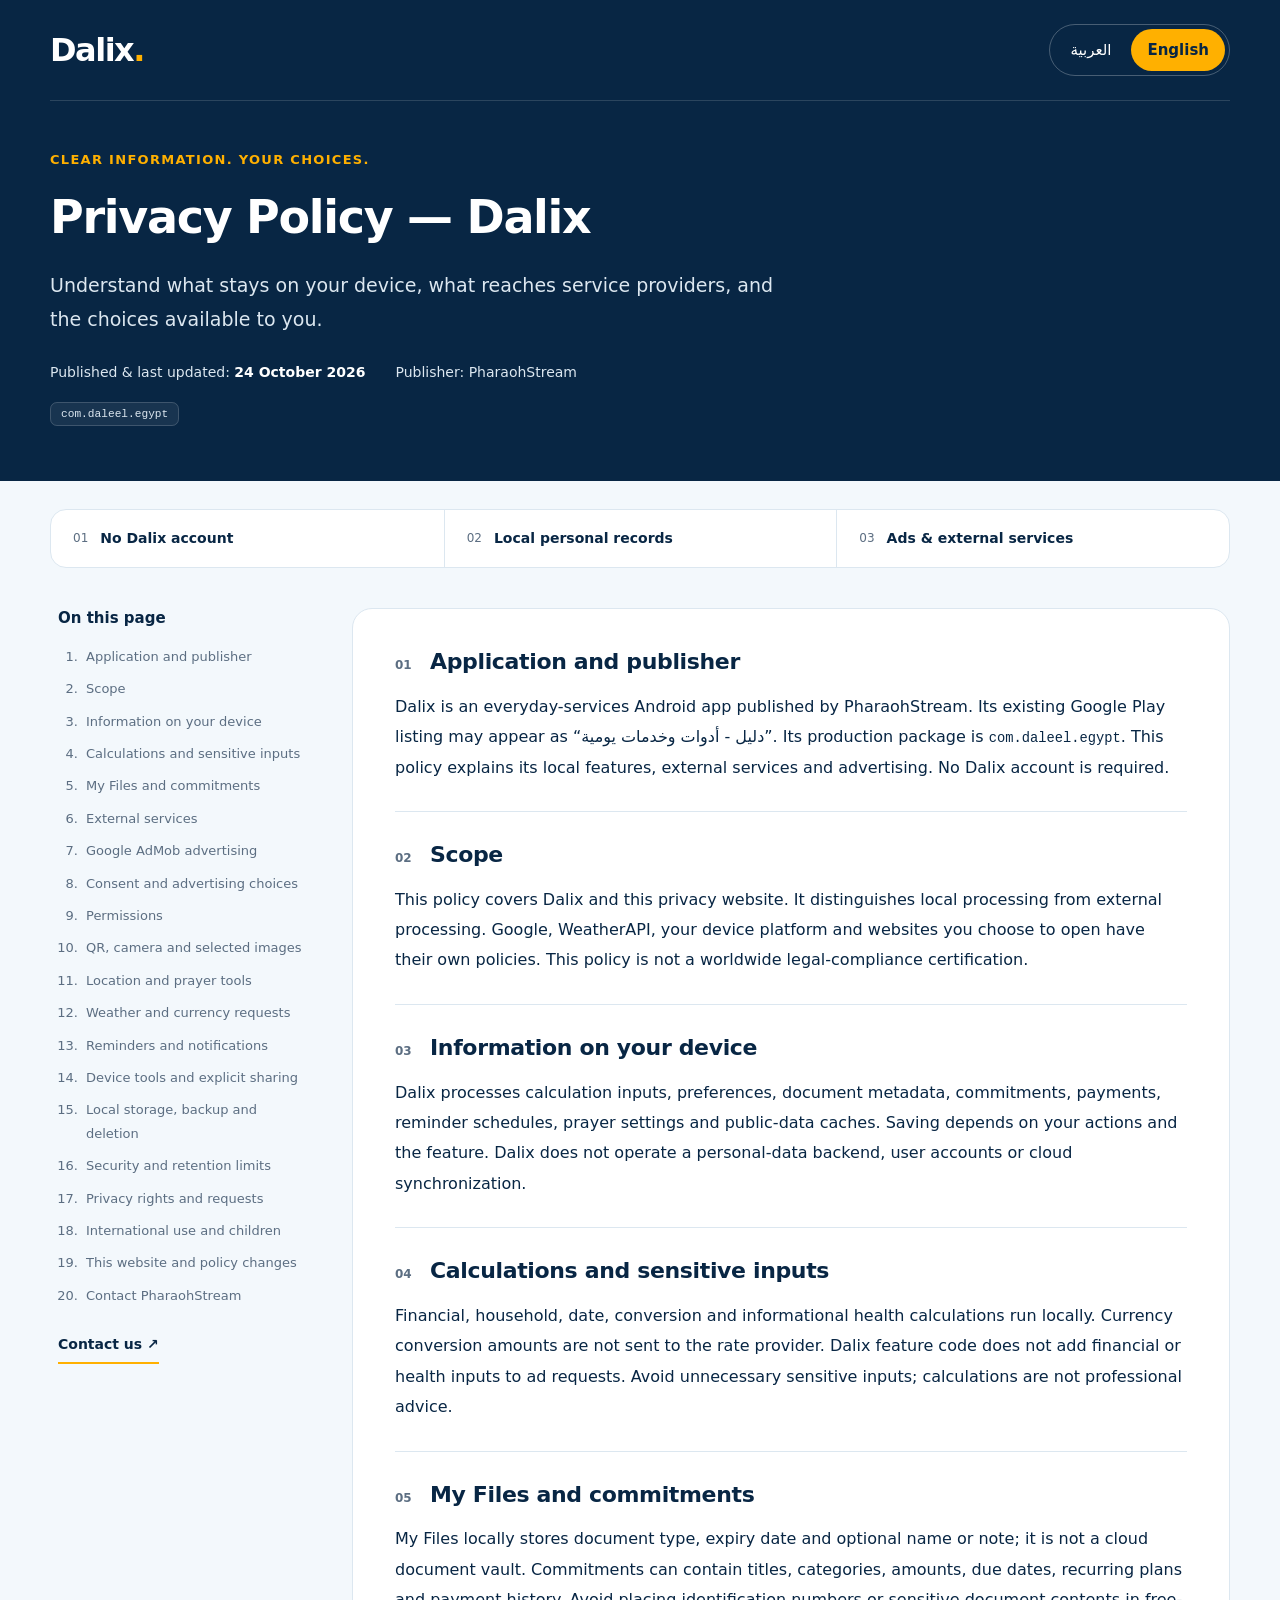
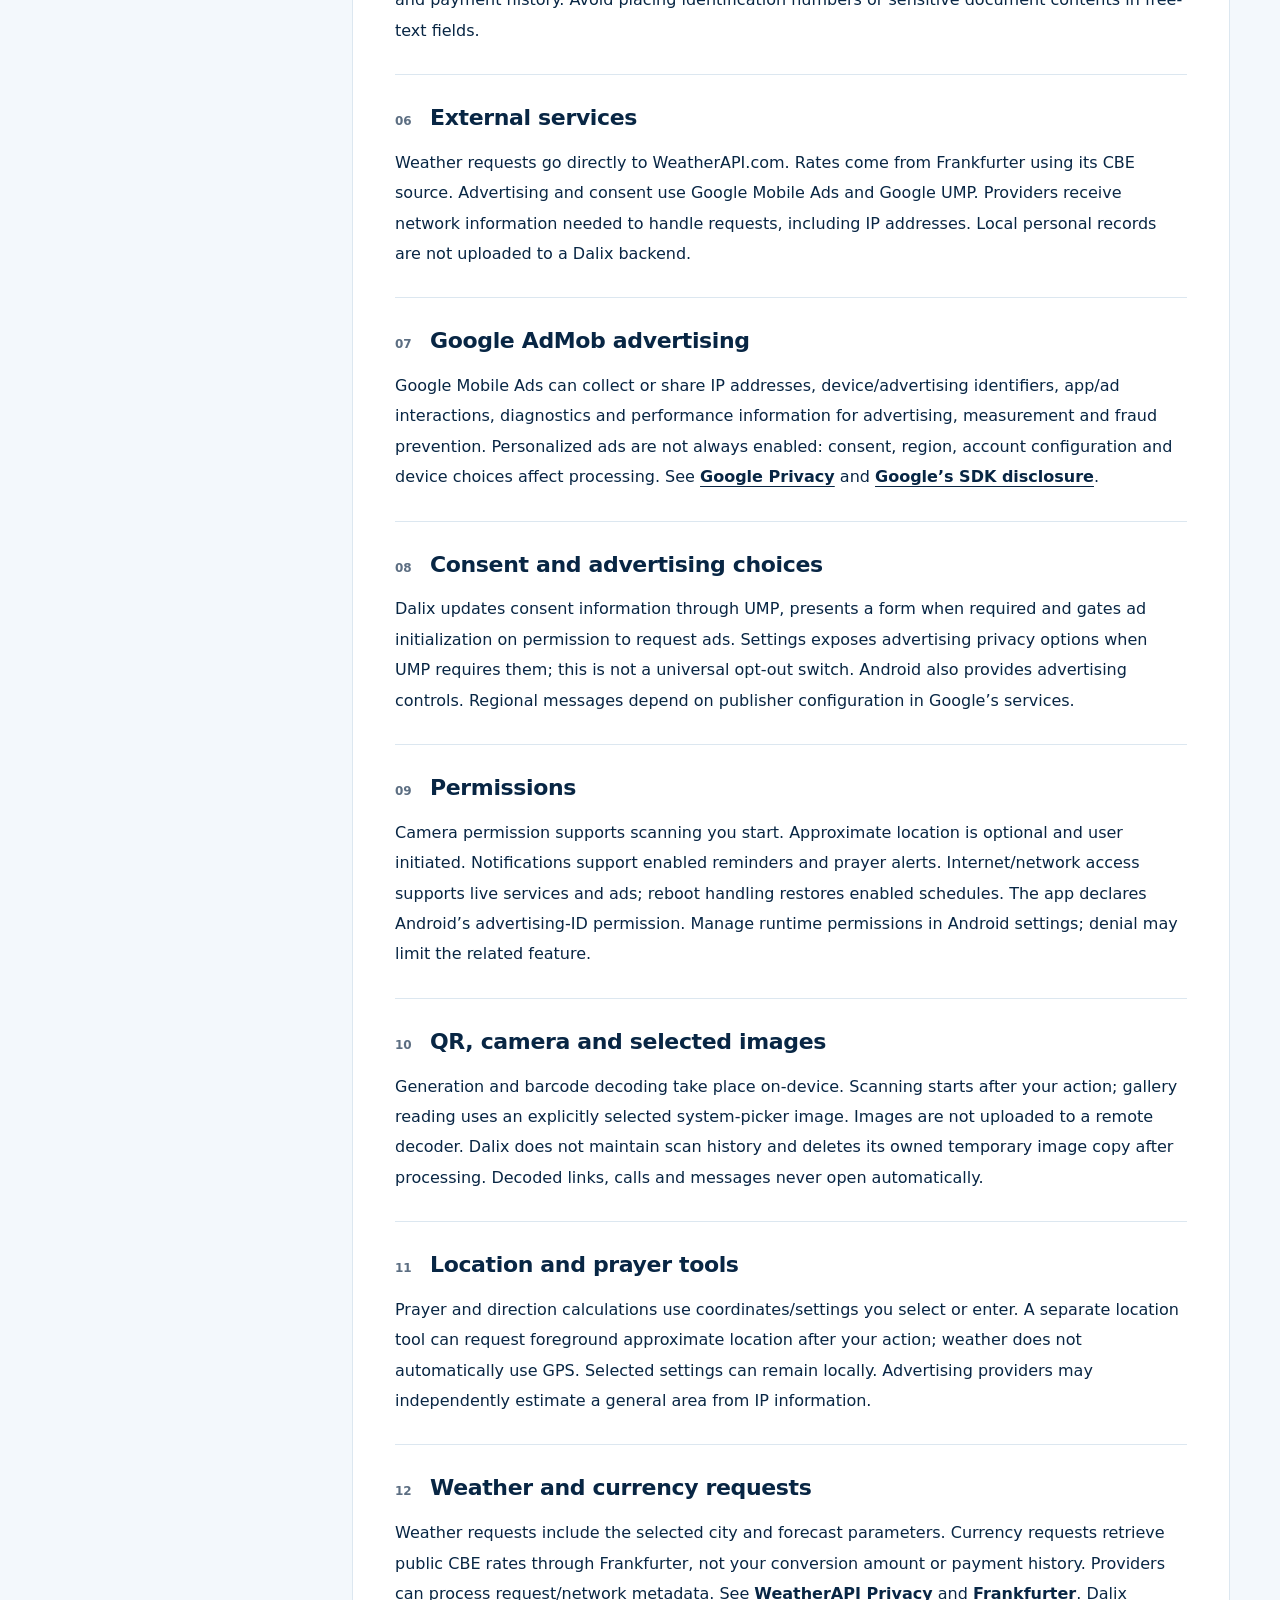
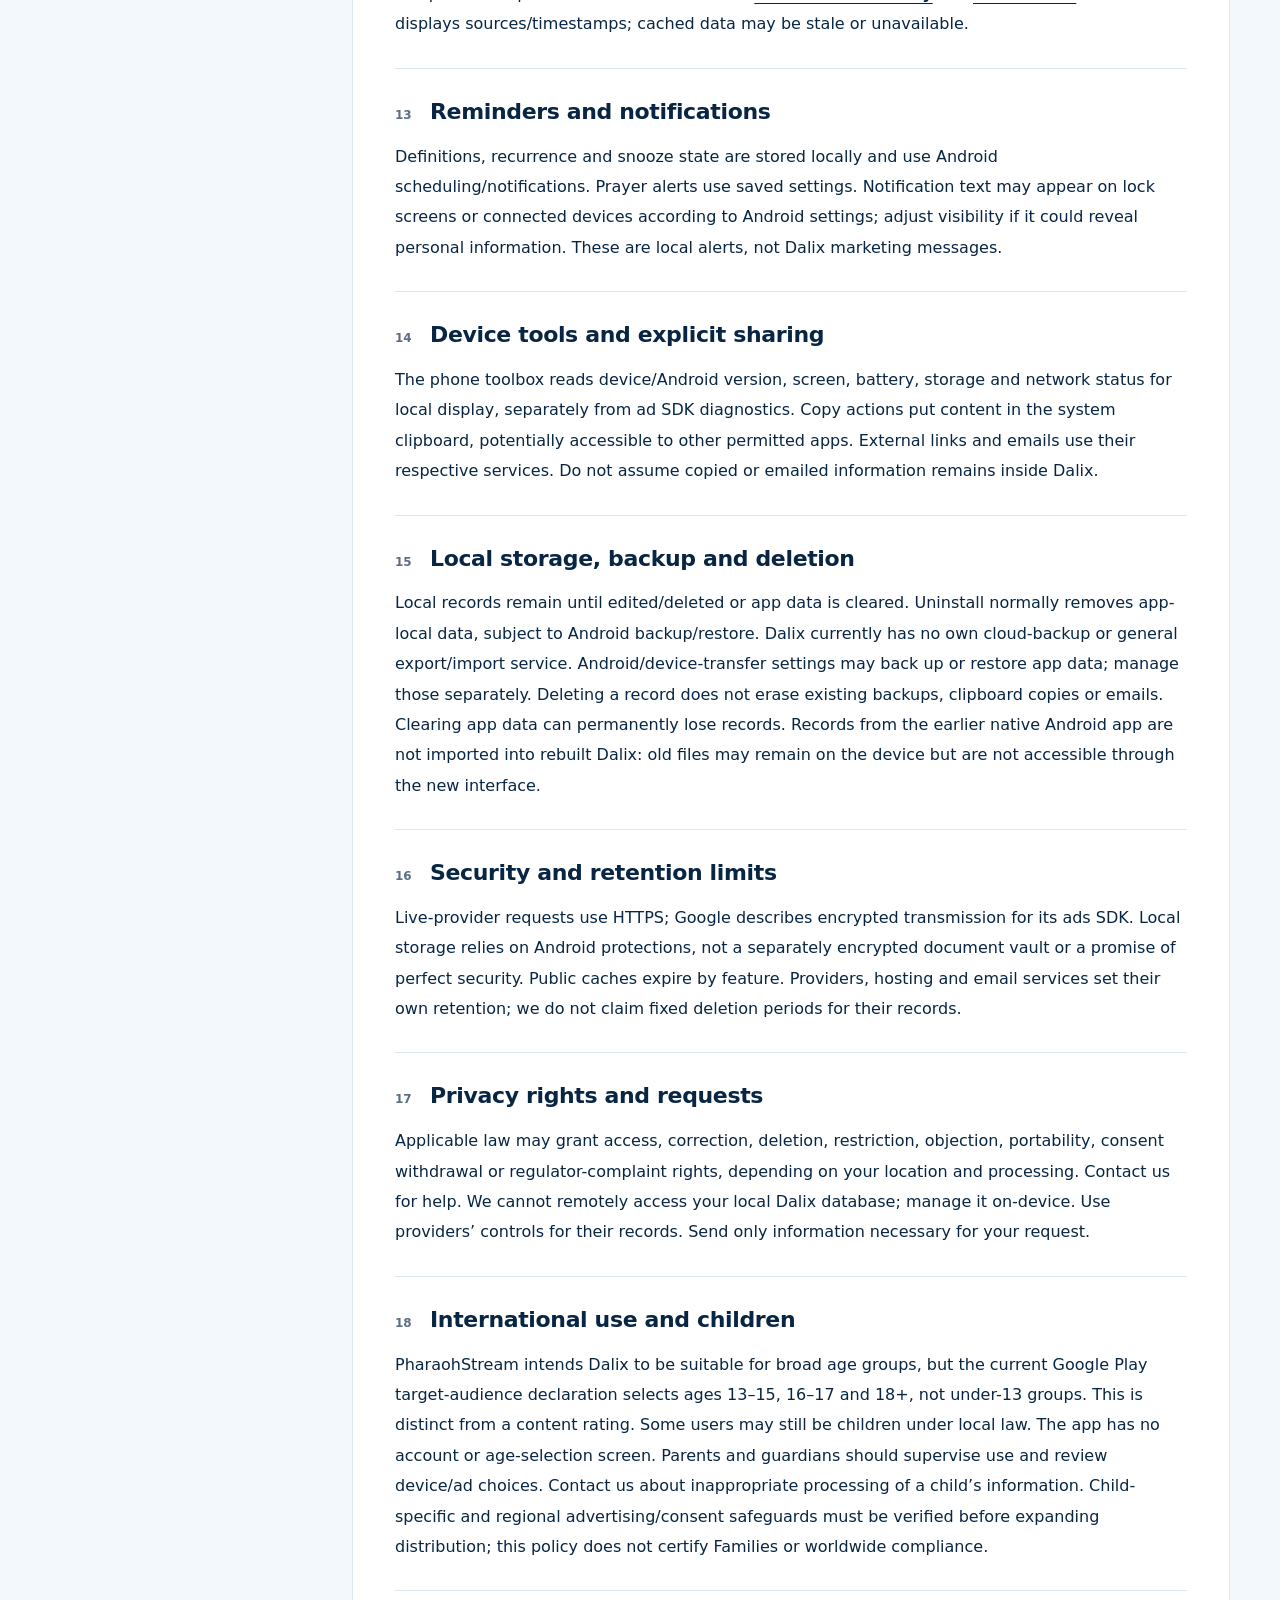
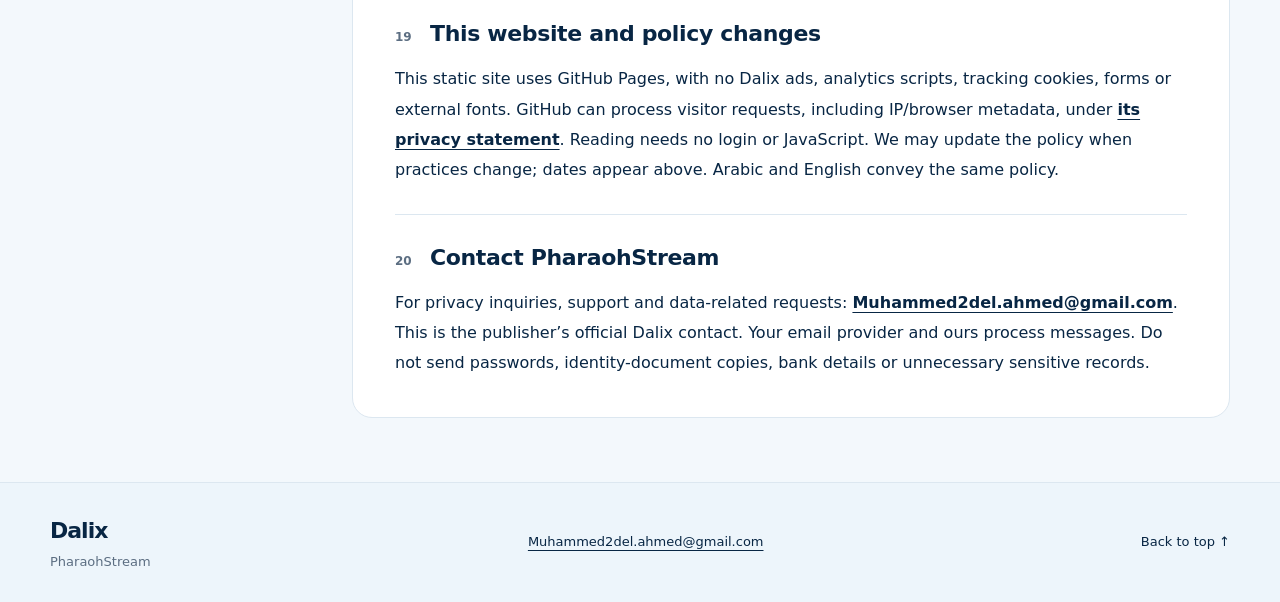
==== commit 05194547: "Identify Dalix and its verified existing Play listing name" ====
--- a/en/index.html
+++ b/en/index.html
@@ -8,5 +8,5 @@
 <header class="site-header"><div class="wrap header-inner"><a class="wordmark" href="../" aria-label="Dalix">Dalix<span aria-hidden="true">.</span></a><nav class="language" aria-label="Language"><a href="../" lang="ar" dir="rtl" >العربية</a><a href="./" lang="en" dir="ltr" aria-current="page">English</a></nav></div></header>
 <div class="hero"><div class="wrap"><p class="eyebrow">CLEAR INFORMATION. YOUR CHOICES.</p><h1>Privacy Policy — Dalix</h1><p class="lede">Understand what stays on your device, what reaches service providers, and the choices available to you.</p><div class="hero-meta"><span>Published & last updated: <time datetime="2026-10-24">24 October 2026</time></span><span>Publisher: <bdi>PharaohStream</bdi></span></div><div class="package"><code>com.daleel.egypt</code></div></div></div>
 <div class="wrap summaries"><span><i aria-hidden="true">01</i>No Dalix account</span><span><i aria-hidden="true">02</i>Local personal records</span><span><i aria-hidden="true">03</i>Ads & external services</span></div>
-<div class="wrap layout"><aside><nav class="desktop-toc" aria-label="On this page"><h2>On this page</h2><ol><li><a href="#section-01">Application and publisher</a></li><li><a href="#section-02">Scope</a></li><li><a href="#section-03">Information on your device</a></li><li><a href="#section-04">Calculations and sensitive inputs</a></li><li><a href="#section-05">My Files and commitments</a></li><li><a href="#section-06">External services</a></li><li><a href="#section-07">Google AdMob advertising</a></li><li><a href="#section-08">Consent and advertising choices</a></li><li><a href="#section-09">Permissions</a></li><li><a href="#section-10">QR, camera and selected images</a></li><li><a href="#section-11">Location and prayer tools</a></li><li><a href="#section-12">Weather and currency requests</a></li><li><a href="#section-13">Reminders and notifications</a></li><li><a href="#section-14">Device tools and explicit sharing</a></li><li><a href="#section-15">Local storage, backup and deletion</a></li><li><a href="#section-16">Security and retention limits</a></li><li><a href="#section-17">Privacy rights and requests</a></li><li><a href="#section-18">International use and children</a></li><li><a href="#section-19">This website and policy changes</a></li><li><a href="#section-20">Contact PharaohStream</a></li></ol><a class="toc-contact" href="mailto:Muhammed2del.ahmed@gmail.com">Contact us ↗</a></nav><details class="mobile-toc"><summary>On this page</summary><nav aria-label="On this page"><ol><li><a href="#section-01">Application and publisher</a></li><li><a href="#section-02">Scope</a></li><li><a href="#section-03">Information on your device</a></li><li><a href="#section-04">Calculations and sensitive inputs</a></li><li><a href="#section-05">My Files and commitments</a></li><li><a href="#section-06">External services</a></li><li><a href="#section-07">Google AdMob advertising</a></li><li><a href="#section-08">Consent and advertising choices</a></li><li><a href="#section-09">Permissions</a></li><li><a href="#section-10">QR, camera and selected images</a></li><li><a href="#section-11">Location and prayer tools</a></li><li><a href="#section-12">Weather and currency requests</a></li><li><a href="#section-13">Reminders and notifications</a></li><li><a href="#section-14">Device tools and explicit sharing</a></li><li><a href="#section-15">Local storage, backup and deletion</a></li><li><a href="#section-16">Security and retention limits</a></li><li><a href="#section-17">Privacy rights and requests</a></li><li><a href="#section-18">International use and children</a></li><li><a href="#section-19">This website and policy changes</a></li><li><a href="#section-20">Contact PharaohStream</a></li></ol></nav></details></aside><main id="policy" tabindex="-1"><section id="section-01" aria-labelledby="heading-01"><h2 id="heading-01"><span class="ordinal" aria-hidden="true">01</span>Application and publisher</h2><p>Dalix is an everyday-services Android app published by PharaohStream. Its production package is <code>com.daleel.egypt</code>. This policy explains its local features, external services and advertising. No Dalix account is required.</p></section><section id="section-02" aria-labelledby="heading-02"><h2 id="heading-02"><span class="ordinal" aria-hidden="true">02</span>Scope</h2><p>This policy covers Dalix and this privacy website. It distinguishes local processing from external processing. Google, WeatherAPI, your device platform and websites you choose to open have their own policies. This policy is not a worldwide legal-compliance certification.</p></section><section id="section-03" aria-labelledby="heading-03"><h2 id="heading-03"><span class="ordinal" aria-hidden="true">03</span>Information on your device</h2><p>Dalix processes calculation inputs, preferences, document metadata, commitments, payments, reminder schedules, prayer settings and public-data caches. Saving depends on your actions and the feature. Dalix does not operate a personal-data backend, user accounts or cloud synchronization.</p></section><section id="section-04" aria-labelledby="heading-04"><h2 id="heading-04"><span class="ordinal" aria-hidden="true">04</span>Calculations and sensitive inputs</h2><p>Financial, household, date, conversion and informational health calculations run locally. Currency conversion amounts are not sent to the rate provider. Dalix feature code does not add financial or health inputs to ad requests. Avoid unnecessary sensitive inputs; calculations are not professional advice.</p></section><section id="section-05" aria-labelledby="heading-05"><h2 id="heading-05"><span class="ordinal" aria-hidden="true">05</span>My Files and commitments</h2><p>My Files locally stores document type, expiry date and optional name or note; it is not a cloud document vault. Commitments can contain titles, categories, amounts, due dates, recurring plans and payment history. Avoid placing identification numbers or sensitive document contents in free-text fields.</p></section><section id="section-06" aria-labelledby="heading-06"><h2 id="heading-06"><span class="ordinal" aria-hidden="true">06</span>External services</h2><p>Weather requests go directly to WeatherAPI.com. Rates come from Frankfurter using its CBE source. Advertising and consent use Google Mobile Ads and Google UMP. Providers receive network information needed to handle requests, including IP addresses. Local personal records are not uploaded to a Dalix backend.</p></section><section id="section-07" aria-labelledby="heading-07"><h2 id="heading-07"><span class="ordinal" aria-hidden="true">07</span>Google AdMob advertising</h2><p>Google Mobile Ads can collect or share IP addresses, device/advertising identifiers, app/ad interactions, diagnostics and performance information for advertising, measurement and fraud prevention. Personalized ads are not always enabled: consent, region, account configuration and device choices affect processing. See <a href="https://policies.google.com/privacy">Google Privacy</a> and <a href="https://developers.google.com/admob/android/privacy/play-data-disclosure?hl=en">Google’s SDK disclosure</a>.</p></section><section id="section-08" aria-labelledby="heading-08"><h2 id="heading-08"><span class="ordinal" aria-hidden="true">08</span>Consent and advertising choices</h2><p>Dalix updates consent information through UMP, presents a form when required and gates ad initialization on permission to request ads. Settings exposes advertising privacy options when UMP requires them; this is not a universal opt-out switch. Android also provides advertising controls. Regional messages depend on publisher configuration in Google’s services.</p></section><section id="section-09" aria-labelledby="heading-09"><h2 id="heading-09"><span class="ordinal" aria-hidden="true">09</span>Permissions</h2><p>Camera permission supports scanning you start. Approximate location is optional and user initiated. Notifications support enabled reminders and prayer alerts. Internet/network access supports live services and ads; reboot handling restores enabled schedules. The app declares Android’s advertising-ID permission. Manage runtime permissions in Android settings; denial may limit the related feature.</p></section><section id="section-10" aria-labelledby="heading-10"><h2 id="heading-10"><span class="ordinal" aria-hidden="true">10</span>QR, camera and selected images</h2><p>Generation and barcode decoding take place on-device. Scanning starts after your action; gallery reading uses an explicitly selected system-picker image. Images are not uploaded to a remote decoder. Dalix does not maintain scan history and deletes its owned temporary image copy after processing. Decoded links, calls and messages never open automatically.</p></section><section id="section-11" aria-labelledby="heading-11"><h2 id="heading-11"><span class="ordinal" aria-hidden="true">11</span>Location and prayer tools</h2><p>Prayer and direction calculations use coordinates/settings you select or enter. A separate location tool can request foreground approximate location after your action; weather does not automatically use GPS. Selected settings can remain locally. Advertising providers may independently estimate a general area from IP information.</p></section><section id="section-12" aria-labelledby="heading-12"><h2 id="heading-12"><span class="ordinal" aria-hidden="true">12</span>Weather and currency requests</h2><p>Weather requests include the selected city and forecast parameters. Currency requests retrieve public CBE rates through Frankfurter, not your conversion amount or payment history. Providers can process request/network metadata. See <a href="https://www.weatherapi.com/privacy">WeatherAPI Privacy</a> and <a href="https://frankfurter.dev/">Frankfurter</a>. Dalix displays sources/timestamps; cached data may be stale or unavailable.</p></section><section id="section-13" aria-labelledby="heading-13"><h2 id="heading-13"><span class="ordinal" aria-hidden="true">13</span>Reminders and notifications</h2><p>Definitions, recurrence and snooze state are stored locally and use Android scheduling/notifications. Prayer alerts use saved settings. Notification text may appear on lock screens or connected devices according to Android settings; adjust visibility if it could reveal personal information. These are local alerts, not Dalix marketing messages.</p></section><section id="section-14" aria-labelledby="heading-14"><h2 id="heading-14"><span class="ordinal" aria-hidden="true">14</span>Device tools and explicit sharing</h2><p>The phone toolbox reads device/Android version, screen, battery, storage and network status for local display, separately from ad SDK diagnostics. Copy actions put content in the system clipboard, potentially accessible to other permitted apps. External links and emails use their respective services. Do not assume copied or emailed information remains inside Dalix.</p></section><section id="section-15" aria-labelledby="heading-15"><h2 id="heading-15"><span class="ordinal" aria-hidden="true">15</span>Local storage, backup and deletion</h2><p>Local records remain until edited/deleted or app data is cleared. Uninstall normally removes app-local data, subject to Android backup/restore. Dalix currently has no own cloud-backup or general export/import service. Android/device-transfer settings may back up or restore app data; manage those separately. Deleting a record does not erase existing backups, clipboard copies or emails. Clearing app data can permanently lose records. Records from the earlier native Android app are not imported into rebuilt Dalix: old files may remain on the device but are not accessible through the new interface.</p></section><section id="section-16" aria-labelledby="heading-16"><h2 id="heading-16"><span class="ordinal" aria-hidden="true">16</span>Security and retention limits</h2><p>Live-provider requests use HTTPS; Google describes encrypted transmission for its ads SDK. Local storage relies on Android protections, not a separately encrypted document vault or a promise of perfect security. Public caches expire by feature. Providers, hosting and email services set their own retention; we do not claim fixed deletion periods for their records.</p></section><section id="section-17" aria-labelledby="heading-17"><h2 id="heading-17"><span class="ordinal" aria-hidden="true">17</span>Privacy rights and requests</h2><p>Applicable law may grant access, correction, deletion, restriction, objection, portability, consent withdrawal or regulator-complaint rights, depending on your location and processing. Contact us for help. We cannot remotely access your local Dalix database; manage it on-device. Use providers’ controls for their records. Send only information necessary for your request.</p></section><section id="section-18" aria-labelledby="heading-18"><h2 id="heading-18"><span class="ordinal" aria-hidden="true">18</span>International use and children</h2><p>PharaohStream intends Dalix to be suitable for broad age groups, but the current Google Play target-audience declaration selects ages 13–15, 16–17 and 18+, not under-13 groups. This is distinct from a content rating. Some users may still be children under local law. The app has no account or age-selection screen. Parents and guardians should supervise use and review device/ad choices. Contact us about inappropriate processing of a child’s information. Child-specific and regional advertising/consent safeguards must be verified before expanding distribution; this policy does not certify Families or worldwide compliance.</p></section><section id="section-19" aria-labelledby="heading-19"><h2 id="heading-19"><span class="ordinal" aria-hidden="true">19</span>This website and policy changes</h2><p>This static site uses GitHub Pages, with no Dalix ads, analytics scripts, tracking cookies, forms or external fonts. GitHub can process visitor requests, including IP/browser metadata, under <a href="https://docs.github.com/en/site-policy/privacy-policies/github-general-privacy-statement">its privacy statement</a>. Reading needs no login or JavaScript. We may update the policy when practices change; dates appear above. Arabic and English convey the same policy.</p></section><section id="section-20" aria-labelledby="heading-20"><h2 id="heading-20"><span class="ordinal" aria-hidden="true">20</span>Contact PharaohStream</h2><p>For privacy inquiries, support and data-related requests: <a class="email" href="mailto:Muhammed2del.ahmed@gmail.com">Muhammed2del.ahmed@gmail.com</a>. This is the publisher’s official Dalix contact. Your email provider and ours process messages. Do not send passwords, identity-document copies, bank details or unnecessary sensitive records.</p></section></main></div>
+<div class="wrap layout"><aside><nav class="desktop-toc" aria-label="On this page"><h2>On this page</h2><ol><li><a href="#section-01">Application and publisher</a></li><li><a href="#section-02">Scope</a></li><li><a href="#section-03">Information on your device</a></li><li><a href="#section-04">Calculations and sensitive inputs</a></li><li><a href="#section-05">My Files and commitments</a></li><li><a href="#section-06">External services</a></li><li><a href="#section-07">Google AdMob advertising</a></li><li><a href="#section-08">Consent and advertising choices</a></li><li><a href="#section-09">Permissions</a></li><li><a href="#section-10">QR, camera and selected images</a></li><li><a href="#section-11">Location and prayer tools</a></li><li><a href="#section-12">Weather and currency requests</a></li><li><a href="#section-13">Reminders and notifications</a></li><li><a href="#section-14">Device tools and explicit sharing</a></li><li><a href="#section-15">Local storage, backup and deletion</a></li><li><a href="#section-16">Security and retention limits</a></li><li><a href="#section-17">Privacy rights and requests</a></li><li><a href="#section-18">International use and children</a></li><li><a href="#section-19">This website and policy changes</a></li><li><a href="#section-20">Contact PharaohStream</a></li></ol><a class="toc-contact" href="mailto:Muhammed2del.ahmed@gmail.com">Contact us ↗</a></nav><details class="mobile-toc"><summary>On this page</summary><nav aria-label="On this page"><ol><li><a href="#section-01">Application and publisher</a></li><li><a href="#section-02">Scope</a></li><li><a href="#section-03">Information on your device</a></li><li><a href="#section-04">Calculations and sensitive inputs</a></li><li><a href="#section-05">My Files and commitments</a></li><li><a href="#section-06">External services</a></li><li><a href="#section-07">Google AdMob advertising</a></li><li><a href="#section-08">Consent and advertising choices</a></li><li><a href="#section-09">Permissions</a></li><li><a href="#section-10">QR, camera and selected images</a></li><li><a href="#section-11">Location and prayer tools</a></li><li><a href="#section-12">Weather and currency requests</a></li><li><a href="#section-13">Reminders and notifications</a></li><li><a href="#section-14">Device tools and explicit sharing</a></li><li><a href="#section-15">Local storage, backup and deletion</a></li><li><a href="#section-16">Security and retention limits</a></li><li><a href="#section-17">Privacy rights and requests</a></li><li><a href="#section-18">International use and children</a></li><li><a href="#section-19">This website and policy changes</a></li><li><a href="#section-20">Contact PharaohStream</a></li></ol></nav></details></aside><main id="policy" tabindex="-1"><section id="section-01" aria-labelledby="heading-01"><h2 id="heading-01"><span class="ordinal" aria-hidden="true">01</span>Application and publisher</h2><p>Dalix is an everyday-services Android app published by PharaohStream. Its existing Google Play listing may appear as “دليل - أدوات وخدمات يومية”. Its production package is <code>com.daleel.egypt</code>. This policy explains its local features, external services and advertising. No Dalix account is required.</p></section><section id="section-02" aria-labelledby="heading-02"><h2 id="heading-02"><span class="ordinal" aria-hidden="true">02</span>Scope</h2><p>This policy covers Dalix and this privacy website. It distinguishes local processing from external processing. Google, WeatherAPI, your device platform and websites you choose to open have their own policies. This policy is not a worldwide legal-compliance certification.</p></section><section id="section-03" aria-labelledby="heading-03"><h2 id="heading-03"><span class="ordinal" aria-hidden="true">03</span>Information on your device</h2><p>Dalix processes calculation inputs, preferences, document metadata, commitments, payments, reminder schedules, prayer settings and public-data caches. Saving depends on your actions and the feature. Dalix does not operate a personal-data backend, user accounts or cloud synchronization.</p></section><section id="section-04" aria-labelledby="heading-04"><h2 id="heading-04"><span class="ordinal" aria-hidden="true">04</span>Calculations and sensitive inputs</h2><p>Financial, household, date, conversion and informational health calculations run locally. Currency conversion amounts are not sent to the rate provider. Dalix feature code does not add financial or health inputs to ad requests. Avoid unnecessary sensitive inputs; calculations are not professional advice.</p></section><section id="section-05" aria-labelledby="heading-05"><h2 id="heading-05"><span class="ordinal" aria-hidden="true">05</span>My Files and commitments</h2><p>My Files locally stores document type, expiry date and optional name or note; it is not a cloud document vault. Commitments can contain titles, categories, amounts, due dates, recurring plans and payment history. Avoid placing identification numbers or sensitive document contents in free-text fields.</p></section><section id="section-06" aria-labelledby="heading-06"><h2 id="heading-06"><span class="ordinal" aria-hidden="true">06</span>External services</h2><p>Weather requests go directly to WeatherAPI.com. Rates come from Frankfurter using its CBE source. Advertising and consent use Google Mobile Ads and Google UMP. Providers receive network information needed to handle requests, including IP addresses. Local personal records are not uploaded to a Dalix backend.</p></section><section id="section-07" aria-labelledby="heading-07"><h2 id="heading-07"><span class="ordinal" aria-hidden="true">07</span>Google AdMob advertising</h2><p>Google Mobile Ads can collect or share IP addresses, device/advertising identifiers, app/ad interactions, diagnostics and performance information for advertising, measurement and fraud prevention. Personalized ads are not always enabled: consent, region, account configuration and device choices affect processing. See <a href="https://policies.google.com/privacy">Google Privacy</a> and <a href="https://developers.google.com/admob/android/privacy/play-data-disclosure?hl=en">Google’s SDK disclosure</a>.</p></section><section id="section-08" aria-labelledby="heading-08"><h2 id="heading-08"><span class="ordinal" aria-hidden="true">08</span>Consent and advertising choices</h2><p>Dalix updates consent information through UMP, presents a form when required and gates ad initialization on permission to request ads. Settings exposes advertising privacy options when UMP requires them; this is not a universal opt-out switch. Android also provides advertising controls. Regional messages depend on publisher configuration in Google’s services.</p></section><section id="section-09" aria-labelledby="heading-09"><h2 id="heading-09"><span class="ordinal" aria-hidden="true">09</span>Permissions</h2><p>Camera permission supports scanning you start. Approximate location is optional and user initiated. Notifications support enabled reminders and prayer alerts. Internet/network access supports live services and ads; reboot handling restores enabled schedules. The app declares Android’s advertising-ID permission. Manage runtime permissions in Android settings; denial may limit the related feature.</p></section><section id="section-10" aria-labelledby="heading-10"><h2 id="heading-10"><span class="ordinal" aria-hidden="true">10</span>QR, camera and selected images</h2><p>Generation and barcode decoding take place on-device. Scanning starts after your action; gallery reading uses an explicitly selected system-picker image. Images are not uploaded to a remote decoder. Dalix does not maintain scan history and deletes its owned temporary image copy after processing. Decoded links, calls and messages never open automatically.</p></section><section id="section-11" aria-labelledby="heading-11"><h2 id="heading-11"><span class="ordinal" aria-hidden="true">11</span>Location and prayer tools</h2><p>Prayer and direction calculations use coordinates/settings you select or enter. A separate location tool can request foreground approximate location after your action; weather does not automatically use GPS. Selected settings can remain locally. Advertising providers may independently estimate a general area from IP information.</p></section><section id="section-12" aria-labelledby="heading-12"><h2 id="heading-12"><span class="ordinal" aria-hidden="true">12</span>Weather and currency requests</h2><p>Weather requests include the selected city and forecast parameters. Currency requests retrieve public CBE rates through Frankfurter, not your conversion amount or payment history. Providers can process request/network metadata. See <a href="https://www.weatherapi.com/privacy">WeatherAPI Privacy</a> and <a href="https://frankfurter.dev/">Frankfurter</a>. Dalix displays sources/timestamps; cached data may be stale or unavailable.</p></section><section id="section-13" aria-labelledby="heading-13"><h2 id="heading-13"><span class="ordinal" aria-hidden="true">13</span>Reminders and notifications</h2><p>Definitions, recurrence and snooze state are stored locally and use Android scheduling/notifications. Prayer alerts use saved settings. Notification text may appear on lock screens or connected devices according to Android settings; adjust visibility if it could reveal personal information. These are local alerts, not Dalix marketing messages.</p></section><section id="section-14" aria-labelledby="heading-14"><h2 id="heading-14"><span class="ordinal" aria-hidden="true">14</span>Device tools and explicit sharing</h2><p>The phone toolbox reads device/Android version, screen, battery, storage and network status for local display, separately from ad SDK diagnostics. Copy actions put content in the system clipboard, potentially accessible to other permitted apps. External links and emails use their respective services. Do not assume copied or emailed information remains inside Dalix.</p></section><section id="section-15" aria-labelledby="heading-15"><h2 id="heading-15"><span class="ordinal" aria-hidden="true">15</span>Local storage, backup and deletion</h2><p>Local records remain until edited/deleted or app data is cleared. Uninstall normally removes app-local data, subject to Android backup/restore. Dalix currently has no own cloud-backup or general export/import service. Android/device-transfer settings may back up or restore app data; manage those separately. Deleting a record does not erase existing backups, clipboard copies or emails. Clearing app data can permanently lose records. Records from the earlier native Android app are not imported into rebuilt Dalix: old files may remain on the device but are not accessible through the new interface.</p></section><section id="section-16" aria-labelledby="heading-16"><h2 id="heading-16"><span class="ordinal" aria-hidden="true">16</span>Security and retention limits</h2><p>Live-provider requests use HTTPS; Google describes encrypted transmission for its ads SDK. Local storage relies on Android protections, not a separately encrypted document vault or a promise of perfect security. Public caches expire by feature. Providers, hosting and email services set their own retention; we do not claim fixed deletion periods for their records.</p></section><section id="section-17" aria-labelledby="heading-17"><h2 id="heading-17"><span class="ordinal" aria-hidden="true">17</span>Privacy rights and requests</h2><p>Applicable law may grant access, correction, deletion, restriction, objection, portability, consent withdrawal or regulator-complaint rights, depending on your location and processing. Contact us for help. We cannot remotely access your local Dalix database; manage it on-device. Use providers’ controls for their records. Send only information necessary for your request.</p></section><section id="section-18" aria-labelledby="heading-18"><h2 id="heading-18"><span class="ordinal" aria-hidden="true">18</span>International use and children</h2><p>PharaohStream intends Dalix to be suitable for broad age groups, but the current Google Play target-audience declaration selects ages 13–15, 16–17 and 18+, not under-13 groups. This is distinct from a content rating. Some users may still be children under local law. The app has no account or age-selection screen. Parents and guardians should supervise use and review device/ad choices. Contact us about inappropriate processing of a child’s information. Child-specific and regional advertising/consent safeguards must be verified before expanding distribution; this policy does not certify Families or worldwide compliance.</p></section><section id="section-19" aria-labelledby="heading-19"><h2 id="heading-19"><span class="ordinal" aria-hidden="true">19</span>This website and policy changes</h2><p>This static site uses GitHub Pages, with no Dalix ads, analytics scripts, tracking cookies, forms or external fonts. GitHub can process visitor requests, including IP/browser metadata, under <a href="https://docs.github.com/en/site-policy/privacy-policies/github-general-privacy-statement">its privacy statement</a>. Reading needs no login or JavaScript. We may update the policy when practices change; dates appear above. Arabic and English convey the same policy.</p></section><section id="section-20" aria-labelledby="heading-20"><h2 id="heading-20"><span class="ordinal" aria-hidden="true">20</span>Contact PharaohStream</h2><p>For privacy inquiries, support and data-related requests: <a class="email" href="mailto:Muhammed2del.ahmed@gmail.com">Muhammed2del.ahmed@gmail.com</a>. This is the publisher’s official Dalix contact. Your email provider and ours process messages. Do not send passwords, identity-document copies, bank details or unnecessary sensitive records.</p></section></main></div>
 <footer><div class="wrap footer-inner"><div><strong>Dalix</strong><p>PharaohStream</p></div><a class="email" href="mailto:Muhammed2del.ahmed@gmail.com">Muhammed2del.ahmed@gmail.com</a><a href="#top">Back to top ↑</a></div></footer></body></html>
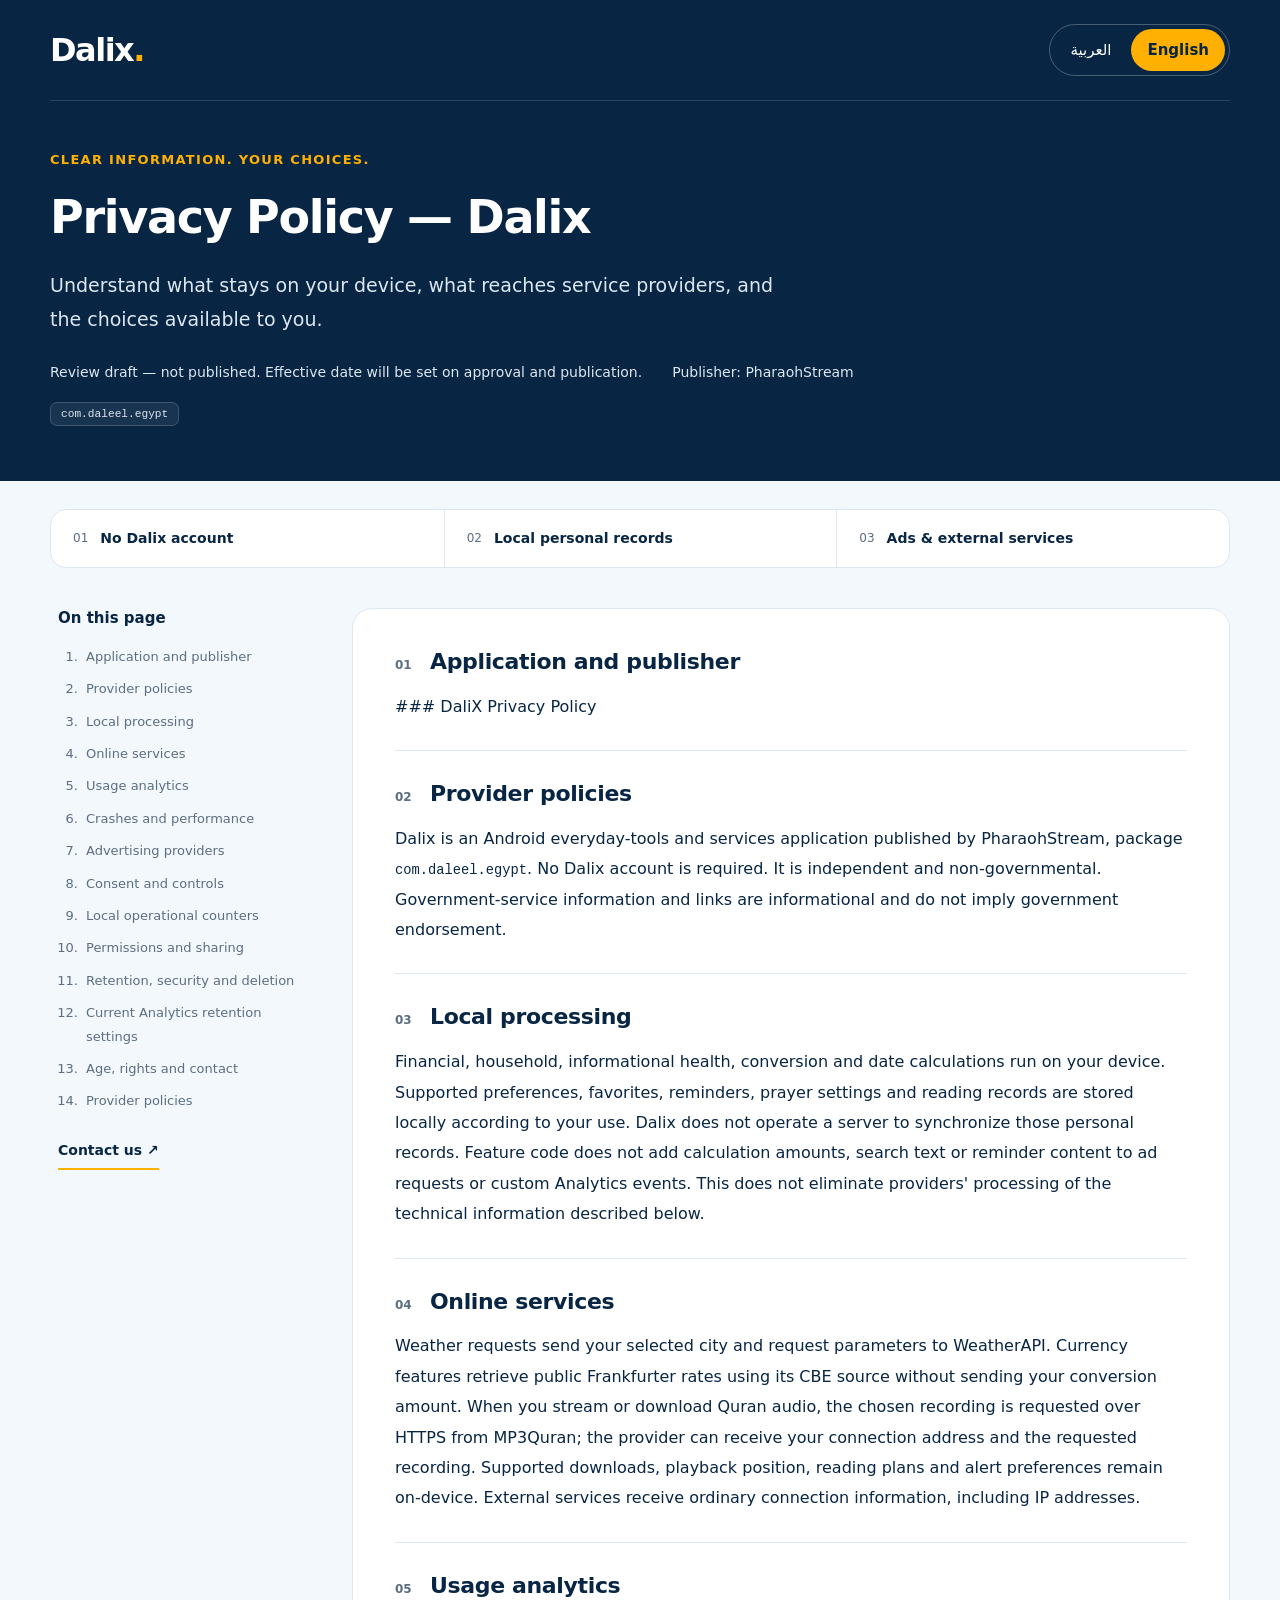
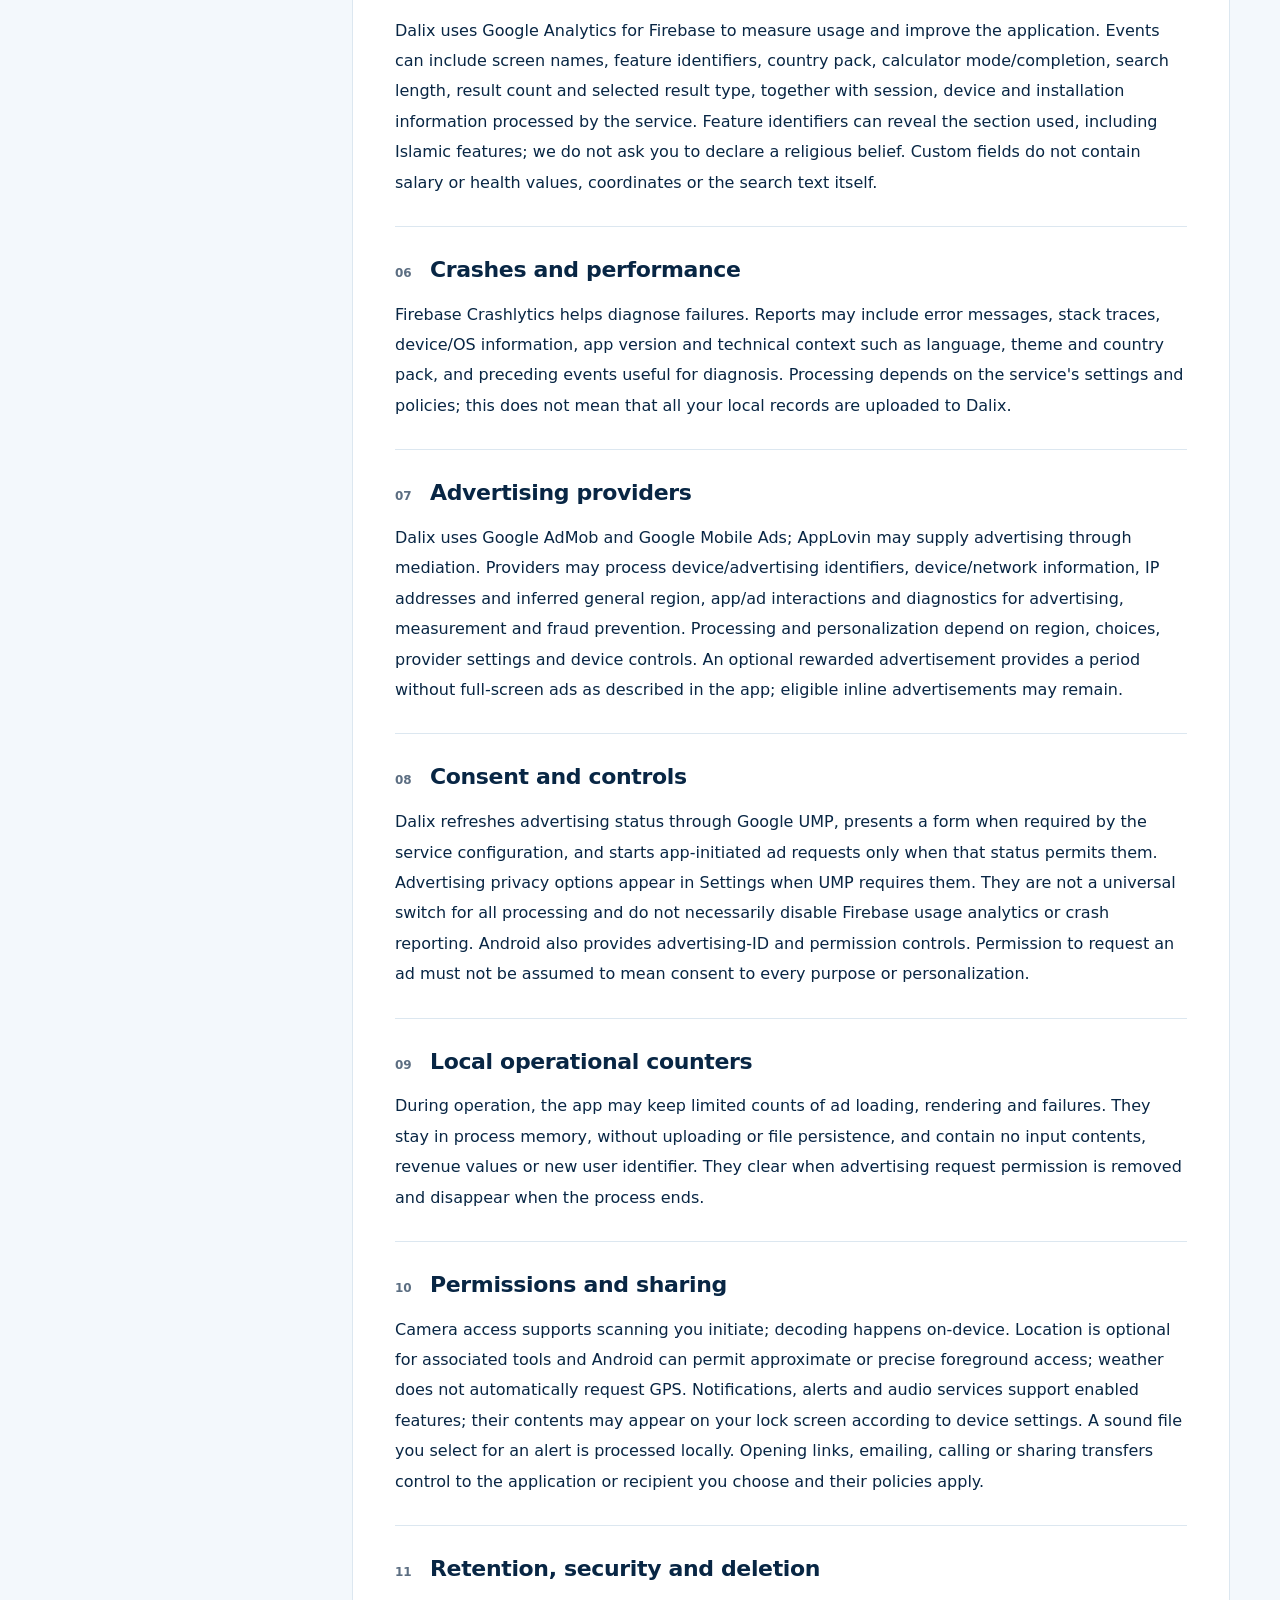
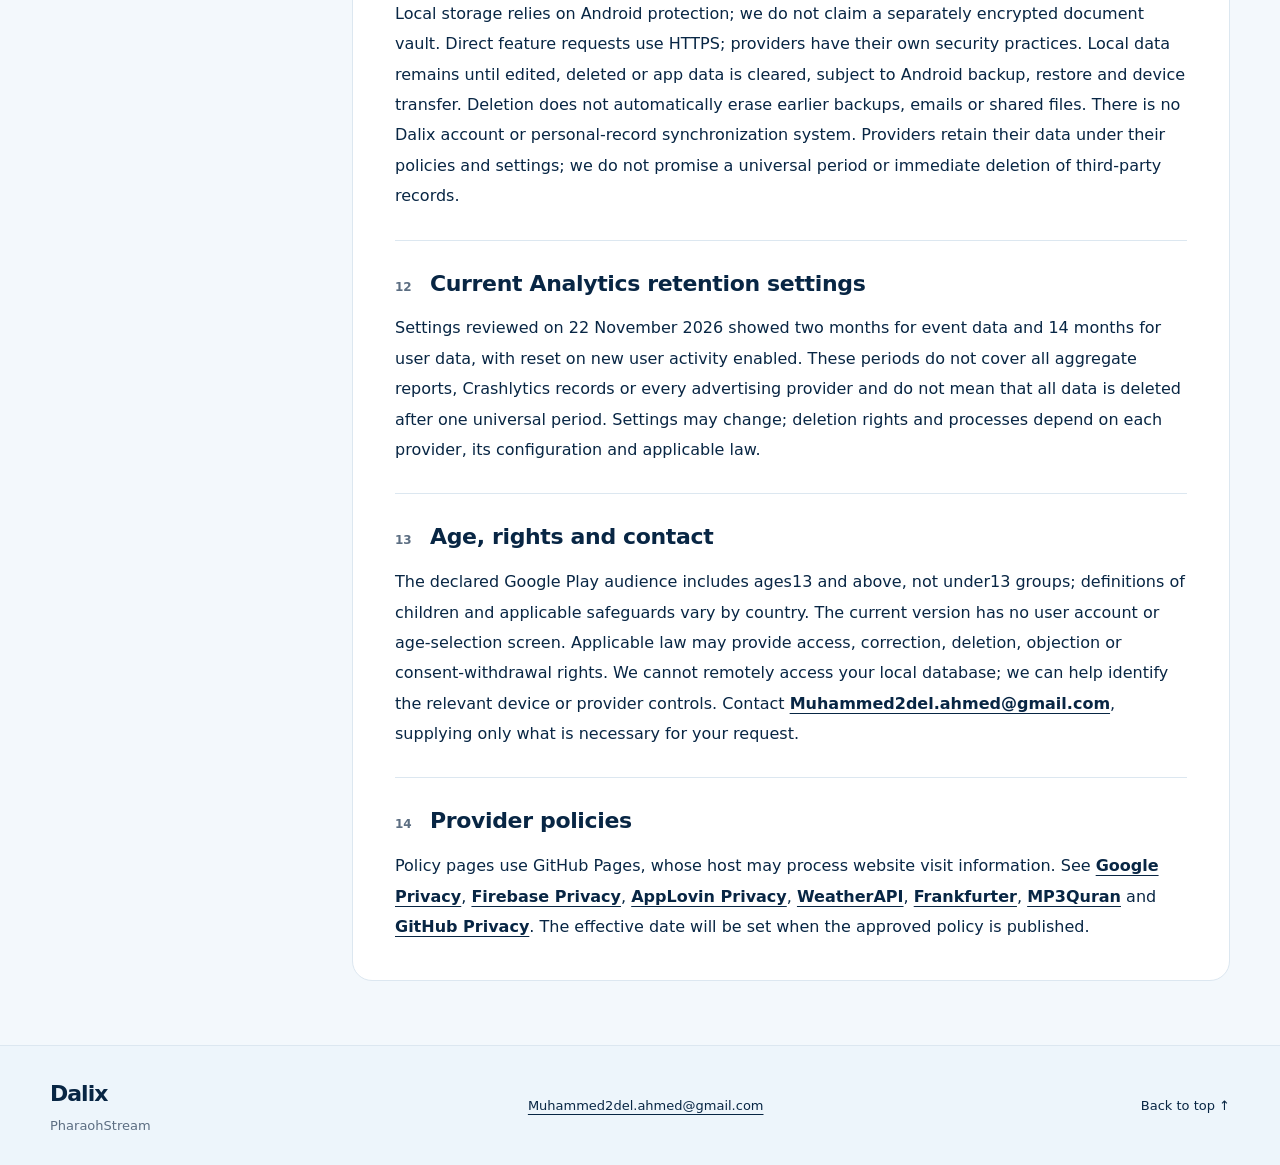
==== commit c5806839: "Prepare English native SDK privacy disclosures for publisher review" ====
--- a/en/index.html
+++ b/en/index.html
@@ -1,12 +1,12 @@
-<!doctype html>
-<html lang="en" dir="ltr"><head><meta charset="utf-8"><meta name="viewport" content="width=device-width, initial-scale=1"><meta name="color-scheme" content="light">
-<title>Privacy Policy — Dalix</title><meta name="description" content="Understand what stays on your device, what reaches service providers, and the choices available to you."><meta name="referrer" content="no-referrer">
-<meta http-equiv="Content-Security-Policy" content="default-src 'none'; style-src 'self'; img-src 'self'; base-uri 'none'; form-action 'none'; upgrade-insecure-requests">
-<link rel="stylesheet" href="../styles.css"><link rel="canonical" href="https://muhammed2del-jpg.github.io/dalix-privacy-policy/en/"><link rel="alternate" hreflang="ar" href="https://muhammed2del-jpg.github.io/dalix-privacy-policy/"><link rel="alternate" hreflang="en" href="https://muhammed2del-jpg.github.io/dalix-privacy-policy/en/">
-<meta property="og:type" content="website"><meta property="og:title" content="Privacy Policy — Dalix"><meta property="og:description" content="Understand what stays on your device, what reaches service providers, and the choices available to you."><meta property="og:url" content="https://muhammed2del-jpg.github.io/dalix-privacy-policy/en/"><meta property="og:site_name" content="Dalix — PharaohStream"><meta name="twitter:card" content="summary">
-</head><body id="top"><a class="skip" href="#policy">Skip to the policy</a>
-<header class="site-header"><div class="wrap header-inner"><a class="wordmark" href="../" aria-label="Dalix">Dalix<span aria-hidden="true">.</span></a><nav class="language" aria-label="Language"><a href="../" lang="ar" dir="rtl" >العربية</a><a href="./" lang="en" dir="ltr" aria-current="page">English</a></nav></div></header>
-<div class="hero"><div class="wrap"><p class="eyebrow">CLEAR INFORMATION. YOUR CHOICES.</p><h1>Privacy Policy — Dalix</h1><p class="lede">Understand what stays on your device, what reaches service providers, and the choices available to you.</p><div class="hero-meta"><span>Published & last updated: <time datetime="2026-10-24">24 October 2026</time></span><span>Publisher: <bdi>PharaohStream</bdi></span></div><div class="package"><code>com.daleel.egypt</code></div></div></div>
-<div class="wrap summaries"><span><i aria-hidden="true">01</i>No Dalix account</span><span><i aria-hidden="true">02</i>Local personal records</span><span><i aria-hidden="true">03</i>Ads & external services</span></div>
-<div class="wrap layout"><aside><nav class="desktop-toc" aria-label="On this page"><h2>On this page</h2><ol><li><a href="#section-01">Application and publisher</a></li><li><a href="#section-02">Scope</a></li><li><a href="#section-03">Information on your device</a></li><li><a href="#section-04">Calculations and sensitive inputs</a></li><li><a href="#section-05">My Files and commitments</a></li><li><a href="#section-06">External services</a></li><li><a href="#section-07">Google AdMob advertising</a></li><li><a href="#section-08">Consent and advertising choices</a></li><li><a href="#section-09">Permissions</a></li><li><a href="#section-10">QR, camera and selected images</a></li><li><a href="#section-11">Location and prayer tools</a></li><li><a href="#section-12">Weather and currency requests</a></li><li><a href="#section-13">Reminders and notifications</a></li><li><a href="#section-14">Device tools and explicit sharing</a></li><li><a href="#section-15">Local storage, backup and deletion</a></li><li><a href="#section-16">Security and retention limits</a></li><li><a href="#section-17">Privacy rights and requests</a></li><li><a href="#section-18">International use and children</a></li><li><a href="#section-19">This website and policy changes</a></li><li><a href="#section-20">Contact PharaohStream</a></li></ol><a class="toc-contact" href="mailto:Muhammed2del.ahmed@gmail.com">Contact us ↗</a></nav><details class="mobile-toc"><summary>On this page</summary><nav aria-label="On this page"><ol><li><a href="#section-01">Application and publisher</a></li><li><a href="#section-02">Scope</a></li><li><a href="#section-03">Information on your device</a></li><li><a href="#section-04">Calculations and sensitive inputs</a></li><li><a href="#section-05">My Files and commitments</a></li><li><a href="#section-06">External services</a></li><li><a href="#section-07">Google AdMob advertising</a></li><li><a href="#section-08">Consent and advertising choices</a></li><li><a href="#section-09">Permissions</a></li><li><a href="#section-10">QR, camera and selected images</a></li><li><a href="#section-11">Location and prayer tools</a></li><li><a href="#section-12">Weather and currency requests</a></li><li><a href="#section-13">Reminders and notifications</a></li><li><a href="#section-14">Device tools and explicit sharing</a></li><li><a href="#section-15">Local storage, backup and deletion</a></li><li><a href="#section-16">Security and retention limits</a></li><li><a href="#section-17">Privacy rights and requests</a></li><li><a href="#section-18">International use and children</a></li><li><a href="#section-19">This website and policy changes</a></li><li><a href="#section-20">Contact PharaohStream</a></li></ol></nav></details></aside><main id="policy" tabindex="-1"><section id="section-01" aria-labelledby="heading-01"><h2 id="heading-01"><span class="ordinal" aria-hidden="true">01</span>Application and publisher</h2><p>Dalix is an everyday-services Android app published by PharaohStream. Its existing Google Play listing may appear as “دليل - أدوات وخدمات يومية”. Its production package is <code>com.daleel.egypt</code>. This policy explains its local features, external services and advertising. No Dalix account is required.</p></section><section id="section-02" aria-labelledby="heading-02"><h2 id="heading-02"><span class="ordinal" aria-hidden="true">02</span>Scope</h2><p>This policy covers Dalix and this privacy website. It distinguishes local processing from external processing. Google, WeatherAPI, your device platform and websites you choose to open have their own policies. This policy is not a worldwide legal-compliance certification.</p></section><section id="section-03" aria-labelledby="heading-03"><h2 id="heading-03"><span class="ordinal" aria-hidden="true">03</span>Information on your device</h2><p>Dalix processes calculation inputs, preferences, document metadata, commitments, payments, reminder schedules, prayer settings and public-data caches. Saving depends on your actions and the feature. Dalix does not operate a personal-data backend, user accounts or cloud synchronization.</p></section><section id="section-04" aria-labelledby="heading-04"><h2 id="heading-04"><span class="ordinal" aria-hidden="true">04</span>Calculations and sensitive inputs</h2><p>Financial, household, date, conversion and informational health calculations run locally. Currency conversion amounts are not sent to the rate provider. Dalix feature code does not add financial or health inputs to ad requests. Avoid unnecessary sensitive inputs; calculations are not professional advice.</p></section><section id="section-05" aria-labelledby="heading-05"><h2 id="heading-05"><span class="ordinal" aria-hidden="true">05</span>My Files and commitments</h2><p>My Files locally stores document type, expiry date and optional name or note; it is not a cloud document vault. Commitments can contain titles, categories, amounts, due dates, recurring plans and payment history. Avoid placing identification numbers or sensitive document contents in free-text fields.</p></section><section id="section-06" aria-labelledby="heading-06"><h2 id="heading-06"><span class="ordinal" aria-hidden="true">06</span>External services</h2><p>Weather requests go directly to WeatherAPI.com. Rates come from Frankfurter using its CBE source. Advertising and consent use Google Mobile Ads and Google UMP. Providers receive network information needed to handle requests, including IP addresses. Local personal records are not uploaded to a Dalix backend.</p></section><section id="section-07" aria-labelledby="heading-07"><h2 id="heading-07"><span class="ordinal" aria-hidden="true">07</span>Google AdMob advertising</h2><p>Google Mobile Ads can collect or share IP addresses, device/advertising identifiers, app/ad interactions, diagnostics and performance information for advertising, measurement and fraud prevention. Personalized ads are not always enabled: consent, region, account configuration and device choices affect processing. See <a href="https://policies.google.com/privacy">Google Privacy</a> and <a href="https://developers.google.com/admob/android/privacy/play-data-disclosure?hl=en">Google’s SDK disclosure</a>.</p></section><section id="section-08" aria-labelledby="heading-08"><h2 id="heading-08"><span class="ordinal" aria-hidden="true">08</span>Consent and advertising choices</h2><p>Dalix updates consent information through UMP, presents a form when required and gates ad initialization on permission to request ads. Settings exposes advertising privacy options when UMP requires them; this is not a universal opt-out switch. Android also provides advertising controls. Regional messages depend on publisher configuration in Google’s services.</p></section><section id="section-09" aria-labelledby="heading-09"><h2 id="heading-09"><span class="ordinal" aria-hidden="true">09</span>Permissions</h2><p>Camera permission supports scanning you start. Approximate location is optional and user initiated. Notifications support enabled reminders and prayer alerts. Internet/network access supports live services and ads; reboot handling restores enabled schedules. The app declares Android’s advertising-ID permission. Manage runtime permissions in Android settings; denial may limit the related feature.</p></section><section id="section-10" aria-labelledby="heading-10"><h2 id="heading-10"><span class="ordinal" aria-hidden="true">10</span>QR, camera and selected images</h2><p>Generation and barcode decoding take place on-device. Scanning starts after your action; gallery reading uses an explicitly selected system-picker image. Images are not uploaded to a remote decoder. Dalix does not maintain scan history and deletes its owned temporary image copy after processing. Decoded links, calls and messages never open automatically.</p></section><section id="section-11" aria-labelledby="heading-11"><h2 id="heading-11"><span class="ordinal" aria-hidden="true">11</span>Location and prayer tools</h2><p>Prayer and direction calculations use coordinates/settings you select or enter. A separate location tool can request foreground approximate location after your action; weather does not automatically use GPS. Selected settings can remain locally. Advertising providers may independently estimate a general area from IP information.</p></section><section id="section-12" aria-labelledby="heading-12"><h2 id="heading-12"><span class="ordinal" aria-hidden="true">12</span>Weather and currency requests</h2><p>Weather requests include the selected city and forecast parameters. Currency requests retrieve public CBE rates through Frankfurter, not your conversion amount or payment history. Providers can process request/network metadata. See <a href="https://www.weatherapi.com/privacy">WeatherAPI Privacy</a> and <a href="https://frankfurter.dev/">Frankfurter</a>. Dalix displays sources/timestamps; cached data may be stale or unavailable.</p></section><section id="section-13" aria-labelledby="heading-13"><h2 id="heading-13"><span class="ordinal" aria-hidden="true">13</span>Reminders and notifications</h2><p>Definitions, recurrence and snooze state are stored locally and use Android scheduling/notifications. Prayer alerts use saved settings. Notification text may appear on lock screens or connected devices according to Android settings; adjust visibility if it could reveal personal information. These are local alerts, not Dalix marketing messages.</p></section><section id="section-14" aria-labelledby="heading-14"><h2 id="heading-14"><span class="ordinal" aria-hidden="true">14</span>Device tools and explicit sharing</h2><p>The phone toolbox reads device/Android version, screen, battery, storage and network status for local display, separately from ad SDK diagnostics. Copy actions put content in the system clipboard, potentially accessible to other permitted apps. External links and emails use their respective services. Do not assume copied or emailed information remains inside Dalix.</p></section><section id="section-15" aria-labelledby="heading-15"><h2 id="heading-15"><span class="ordinal" aria-hidden="true">15</span>Local storage, backup and deletion</h2><p>Local records remain until edited/deleted or app data is cleared. Uninstall normally removes app-local data, subject to Android backup/restore. Dalix currently has no own cloud-backup or general export/import service. Android/device-transfer settings may back up or restore app data; manage those separately. Deleting a record does not erase existing backups, clipboard copies or emails. Clearing app data can permanently lose records. Records from the earlier native Android app are not imported into rebuilt Dalix: old files may remain on the device but are not accessible through the new interface.</p></section><section id="section-16" aria-labelledby="heading-16"><h2 id="heading-16"><span class="ordinal" aria-hidden="true">16</span>Security and retention limits</h2><p>Live-provider requests use HTTPS; Google describes encrypted transmission for its ads SDK. Local storage relies on Android protections, not a separately encrypted document vault or a promise of perfect security. Public caches expire by feature. Providers, hosting and email services set their own retention; we do not claim fixed deletion periods for their records.</p></section><section id="section-17" aria-labelledby="heading-17"><h2 id="heading-17"><span class="ordinal" aria-hidden="true">17</span>Privacy rights and requests</h2><p>Applicable law may grant access, correction, deletion, restriction, objection, portability, consent withdrawal or regulator-complaint rights, depending on your location and processing. Contact us for help. We cannot remotely access your local Dalix database; manage it on-device. Use providers’ controls for their records. Send only information necessary for your request.</p></section><section id="section-18" aria-labelledby="heading-18"><h2 id="heading-18"><span class="ordinal" aria-hidden="true">18</span>International use and children</h2><p>PharaohStream intends Dalix to be suitable for broad age groups, but the current Google Play target-audience declaration selects ages 13–15, 16–17 and 18+, not under-13 groups. This is distinct from a content rating. Some users may still be children under local law. The app has no account or age-selection screen. Parents and guardians should supervise use and review device/ad choices. Contact us about inappropriate processing of a child’s information. Child-specific and regional advertising/consent safeguards must be verified before expanding distribution; this policy does not certify Families or worldwide compliance.</p></section><section id="section-19" aria-labelledby="heading-19"><h2 id="heading-19"><span class="ordinal" aria-hidden="true">19</span>This website and policy changes</h2><p>This static site uses GitHub Pages, with no Dalix ads, analytics scripts, tracking cookies, forms or external fonts. GitHub can process visitor requests, including IP/browser metadata, under <a href="https://docs.github.com/en/site-policy/privacy-policies/github-general-privacy-statement">its privacy statement</a>. Reading needs no login or JavaScript. We may update the policy when practices change; dates appear above. Arabic and English convey the same policy.</p></section><section id="section-20" aria-labelledby="heading-20"><h2 id="heading-20"><span class="ordinal" aria-hidden="true">20</span>Contact PharaohStream</h2><p>For privacy inquiries, support and data-related requests: <a class="email" href="mailto:Muhammed2del.ahmed@gmail.com">Muhammed2del.ahmed@gmail.com</a>. This is the publisher’s official Dalix contact. Your email provider and ours process messages. Do not send passwords, identity-document copies, bank details or unnecessary sensitive records.</p></section></main></div>
-<footer><div class="wrap footer-inner"><div><strong>Dalix</strong><p>PharaohStream</p></div><a class="email" href="mailto:Muhammed2del.ahmed@gmail.com">Muhammed2del.ahmed@gmail.com</a><a href="#top">Back to top ↑</a></div></footer></body></html>+<!doctype html>
+<html lang="en" dir="ltr"><head><meta charset="utf-8"><meta name="viewport" content="width=device-width, initial-scale=1"><meta name="color-scheme" content="light">
+<title>Privacy Policy — Dalix</title><meta name="description" content="Understand what stays on your device, what reaches service providers, and the choices available to you."><meta name="referrer" content="no-referrer">
+<meta http-equiv="Content-Security-Policy" content="default-src 'none'; style-src 'self'; img-src 'self'; base-uri 'none'; form-action 'none'; upgrade-insecure-requests">
+<link rel="stylesheet" href="../styles.css"><link rel="canonical" href="https://muhammed2del-jpg.github.io/dalix-privacy-policy/en/"><link rel="alternate" hreflang="ar" href="https://muhammed2del-jpg.github.io/dalix-privacy-policy/"><link rel="alternate" hreflang="en" href="https://muhammed2del-jpg.github.io/dalix-privacy-policy/en/">
+<meta property="og:type" content="website"><meta property="og:title" content="Privacy Policy — Dalix"><meta property="og:description" content="Understand what stays on your device, what reaches service providers, and the choices available to you."><meta property="og:url" content="https://muhammed2del-jpg.github.io/dalix-privacy-policy/en/"><meta property="og:site_name" content="Dalix — PharaohStream"><meta name="twitter:card" content="summary">
+</head><body id="top"><a class="skip" href="#policy">Skip to the policy</a>
+<header class="site-header"><div class="wrap header-inner"><a class="wordmark" href="../" aria-label="Dalix">Dalix<span aria-hidden="true">.</span></a><nav class="language" aria-label="Language"><a href="../" lang="ar" dir="rtl" >العربية</a><a href="./" lang="en" dir="ltr" aria-current="page">English</a></nav></div></header>
+<div class="hero"><div class="wrap"><p class="eyebrow">CLEAR INFORMATION. YOUR CHOICES.</p><h1>Privacy Policy — Dalix</h1><p class="lede">Understand what stays on your device, what reaches service providers, and the choices available to you.</p><div class="hero-meta"><span>Review draft — not published. Effective date will be set on approval and publication.</span><span>Publisher: <bdi>PharaohStream</bdi></span></div><div class="package"><code>com.daleel.egypt</code></div></div></div>
+<div class="wrap summaries"><span><i aria-hidden="true">01</i>No Dalix account</span><span><i aria-hidden="true">02</i>Local personal records</span><span><i aria-hidden="true">03</i>Ads & external services</span></div>
+<div class="wrap layout"><aside><nav class="desktop-toc" aria-label="On this page"><h2>On this page</h2><ol><li><a href="#section-01">Application and publisher</a></li><li><a href="#section-02">Provider policies</a></li><li><a href="#section-03">Local processing</a></li><li><a href="#section-04">Online services</a></li><li><a href="#section-05">Usage analytics</a></li><li><a href="#section-06">Crashes and performance</a></li><li><a href="#section-07">Advertising providers</a></li><li><a href="#section-08">Consent and controls</a></li><li><a href="#section-09">Local operational counters</a></li><li><a href="#section-10">Permissions and sharing</a></li><li><a href="#section-11">Retention, security and deletion</a></li><li><a href="#section-12">Current Analytics retention settings</a></li><li><a href="#section-13">Age, rights and contact</a></li><li><a href="#section-14">Provider policies</a></li></ol><a class="toc-contact" href="mailto:Muhammed2del.ahmed@gmail.com">Contact us ↗</a></nav><details class="mobile-toc"><summary>On this page</summary><nav aria-label="On this page"><ol><li><a href="#section-01">Application and publisher</a></li><li><a href="#section-02">Provider policies</a></li><li><a href="#section-03">Local processing</a></li><li><a href="#section-04">Online services</a></li><li><a href="#section-05">Usage analytics</a></li><li><a href="#section-06">Crashes and performance</a></li><li><a href="#section-07">Advertising providers</a></li><li><a href="#section-08">Consent and controls</a></li><li><a href="#section-09">Local operational counters</a></li><li><a href="#section-10">Permissions and sharing</a></li><li><a href="#section-11">Retention, security and deletion</a></li><li><a href="#section-12">Current Analytics retention settings</a></li><li><a href="#section-13">Age, rights and contact</a></li><li><a href="#section-14">Provider policies</a></li></ol></nav></details></aside><main id="policy" tabindex="-1"><section id="section-01" aria-labelledby="heading-01"><h2 id="heading-01"><span class="ordinal" aria-hidden="true">01</span>Application and publisher</h2><p>### DaliX Privacy Policy</p></section><section id="section-02" aria-labelledby="heading-02"><h2 id="heading-02"><span class="ordinal" aria-hidden="true">02</span>Provider policies</h2><p>Dalix is an Android everyday-tools and services application published by PharaohStream, package <code>com.daleel.egypt</code>. No Dalix account is required. It is independent and non-governmental. Government-service information and links are informational and do not imply government endorsement.</p></section><section id="section-03" aria-labelledby="heading-03"><h2 id="heading-03"><span class="ordinal" aria-hidden="true">03</span>Local processing</h2><p>Financial, household, informational health, conversion and date calculations run on your device. Supported preferences, favorites, reminders, prayer settings and reading records are stored locally according to your use. Dalix does not operate a server to synchronize those personal records. Feature code does not add calculation amounts, search text or reminder content to ad requests or custom Analytics events. This does not eliminate providers&#x27; processing of the technical information described below.</p></section><section id="section-04" aria-labelledby="heading-04"><h2 id="heading-04"><span class="ordinal" aria-hidden="true">04</span>Online services</h2><p>Weather requests send your selected city and request parameters to WeatherAPI. Currency features retrieve public Frankfurter rates using its CBE source without sending your conversion amount. When you stream or download Quran audio, the chosen recording is requested over HTTPS from MP3Quran; the provider can receive your connection address and the requested recording. Supported downloads, playback position, reading plans and alert preferences remain on-device. External services receive ordinary connection information, including IP addresses.</p></section><section id="section-05" aria-labelledby="heading-05"><h2 id="heading-05"><span class="ordinal" aria-hidden="true">05</span>Usage analytics</h2><p>Dalix uses Google Analytics for Firebase to measure usage and improve the application. Events can include screen names, feature identifiers, country pack, calculator mode/completion, search length, result count and selected result type, together with session, device and installation information processed by the service. Feature identifiers can reveal the section used, including Islamic features; we do not ask you to declare a religious belief. Custom fields do not contain salary or health values, coordinates or the search text itself.</p></section><section id="section-06" aria-labelledby="heading-06"><h2 id="heading-06"><span class="ordinal" aria-hidden="true">06</span>Crashes and performance</h2><p>Firebase Crashlytics helps diagnose failures. Reports may include error messages, stack traces, device/OS information, app version and technical context such as language, theme and country pack, and preceding events useful for diagnosis. Processing depends on the service&#x27;s settings and policies; this does not mean that all your local records are uploaded to Dalix.</p></section><section id="section-07" aria-labelledby="heading-07"><h2 id="heading-07"><span class="ordinal" aria-hidden="true">07</span>Advertising providers</h2><p>Dalix uses Google AdMob and Google Mobile Ads; AppLovin may supply advertising through mediation. Providers may process device/advertising identifiers, device/network information, IP addresses and inferred general region, app/ad interactions and diagnostics for advertising, measurement and fraud prevention. Processing and personalization depend on region, choices, provider settings and device controls. An optional rewarded advertisement provides a period without full-screen ads as described in the app; eligible inline advertisements may remain.</p></section><section id="section-08" aria-labelledby="heading-08"><h2 id="heading-08"><span class="ordinal" aria-hidden="true">08</span>Consent and controls</h2><p>Dalix refreshes advertising status through Google UMP, presents a form when required by the service configuration, and starts app-initiated ad requests only when that status permits them. Advertising privacy options appear in Settings when UMP requires them. They are not a universal switch for all processing and do not necessarily disable Firebase usage analytics or crash reporting. Android also provides advertising-ID and permission controls. Permission to request an ad must not be assumed to mean consent to every purpose or personalization.</p></section><section id="section-09" aria-labelledby="heading-09"><h2 id="heading-09"><span class="ordinal" aria-hidden="true">09</span>Local operational counters</h2><p>During operation, the app may keep limited counts of ad loading, rendering and failures. They stay in process memory, without uploading or file persistence, and contain no input contents, revenue values or new user identifier. They clear when advertising request permission is removed and disappear when the process ends.</p></section><section id="section-10" aria-labelledby="heading-10"><h2 id="heading-10"><span class="ordinal" aria-hidden="true">10</span>Permissions and sharing</h2><p>Camera access supports scanning you initiate; decoding happens on-device. Location is optional for associated tools and Android can permit approximate or precise foreground access; weather does not automatically request GPS. Notifications, alerts and audio services support enabled features; their contents may appear on your lock screen according to device settings. A sound file you select for an alert is processed locally. Opening links, emailing, calling or sharing transfers control to the application or recipient you choose and their policies apply.</p></section><section id="section-11" aria-labelledby="heading-11"><h2 id="heading-11"><span class="ordinal" aria-hidden="true">11</span>Retention, security and deletion</h2><p>Local storage relies on Android protection; we do not claim a separately encrypted document vault. Direct feature requests use HTTPS; providers have their own security practices. Local data remains until edited, deleted or app data is cleared, subject to Android backup, restore and device transfer. Deletion does not automatically erase earlier backups, emails or shared files. There is no Dalix account or personal-record synchronization system. Providers retain their data under their policies and settings; we do not promise a universal period or immediate deletion of third-party records.</p></section><section id="section-12" aria-labelledby="heading-12"><h2 id="heading-12"><span class="ordinal" aria-hidden="true">12</span>Current Analytics retention settings</h2><p>Settings reviewed on 22 November 2026 showed two months for event data and 14 months for user data, with reset on new user activity enabled. These periods do not cover all aggregate reports, Crashlytics records or every advertising provider and do not mean that all data is deleted after one universal period. Settings may change; deletion rights and processes depend on each provider, its configuration and applicable law.</p></section><section id="section-13" aria-labelledby="heading-13"><h2 id="heading-13"><span class="ordinal" aria-hidden="true">13</span>Age, rights and contact</h2><p>The declared Google Play audience includes ages13 and above, not under13 groups; definitions of children and applicable safeguards vary by country. The current version has no user account or age-selection screen. Applicable law may provide access, correction, deletion, objection or consent-withdrawal rights. We cannot remotely access your local database; we can help identify the relevant device or provider controls. Contact <a href="mailto:Muhammed2del.ahmed@gmail.com">Muhammed2del.ahmed@gmail.com</a>, supplying only what is necessary for your request.</p></section><section id="section-14" aria-labelledby="heading-14"><h2 id="heading-14"><span class="ordinal" aria-hidden="true">14</span>Provider policies</h2><p>Policy pages use GitHub Pages, whose host may process website visit information. See <a href="https://policies.google.com/privacy">Google Privacy</a>, <a href="https://firebase.google.com/support/privacy">Firebase Privacy</a>, <a href="https://legal.applovin.com/privacy/">AppLovin Privacy</a>, <a href="https://www.weatherapi.com/privacy">WeatherAPI</a>, <a href="https://frankfurter.dev/">Frankfurter</a>, <a href="https://mp3quran.net/eng/privacy">MP3Quran</a> and <a href="https://docs.github.com/en/site-policy/privacy-policies/github-general-privacy-statement">GitHub Privacy</a>. The effective date will be set when the approved policy is published.</p></section></main></div>
+<footer><div class="wrap footer-inner"><div><strong>Dalix</strong><p>PharaohStream</p></div><a class="email" href="mailto:Muhammed2del.ahmed@gmail.com">Muhammed2del.ahmed@gmail.com</a><a href="#top">Back to top ↑</a></div></footer></body></html>
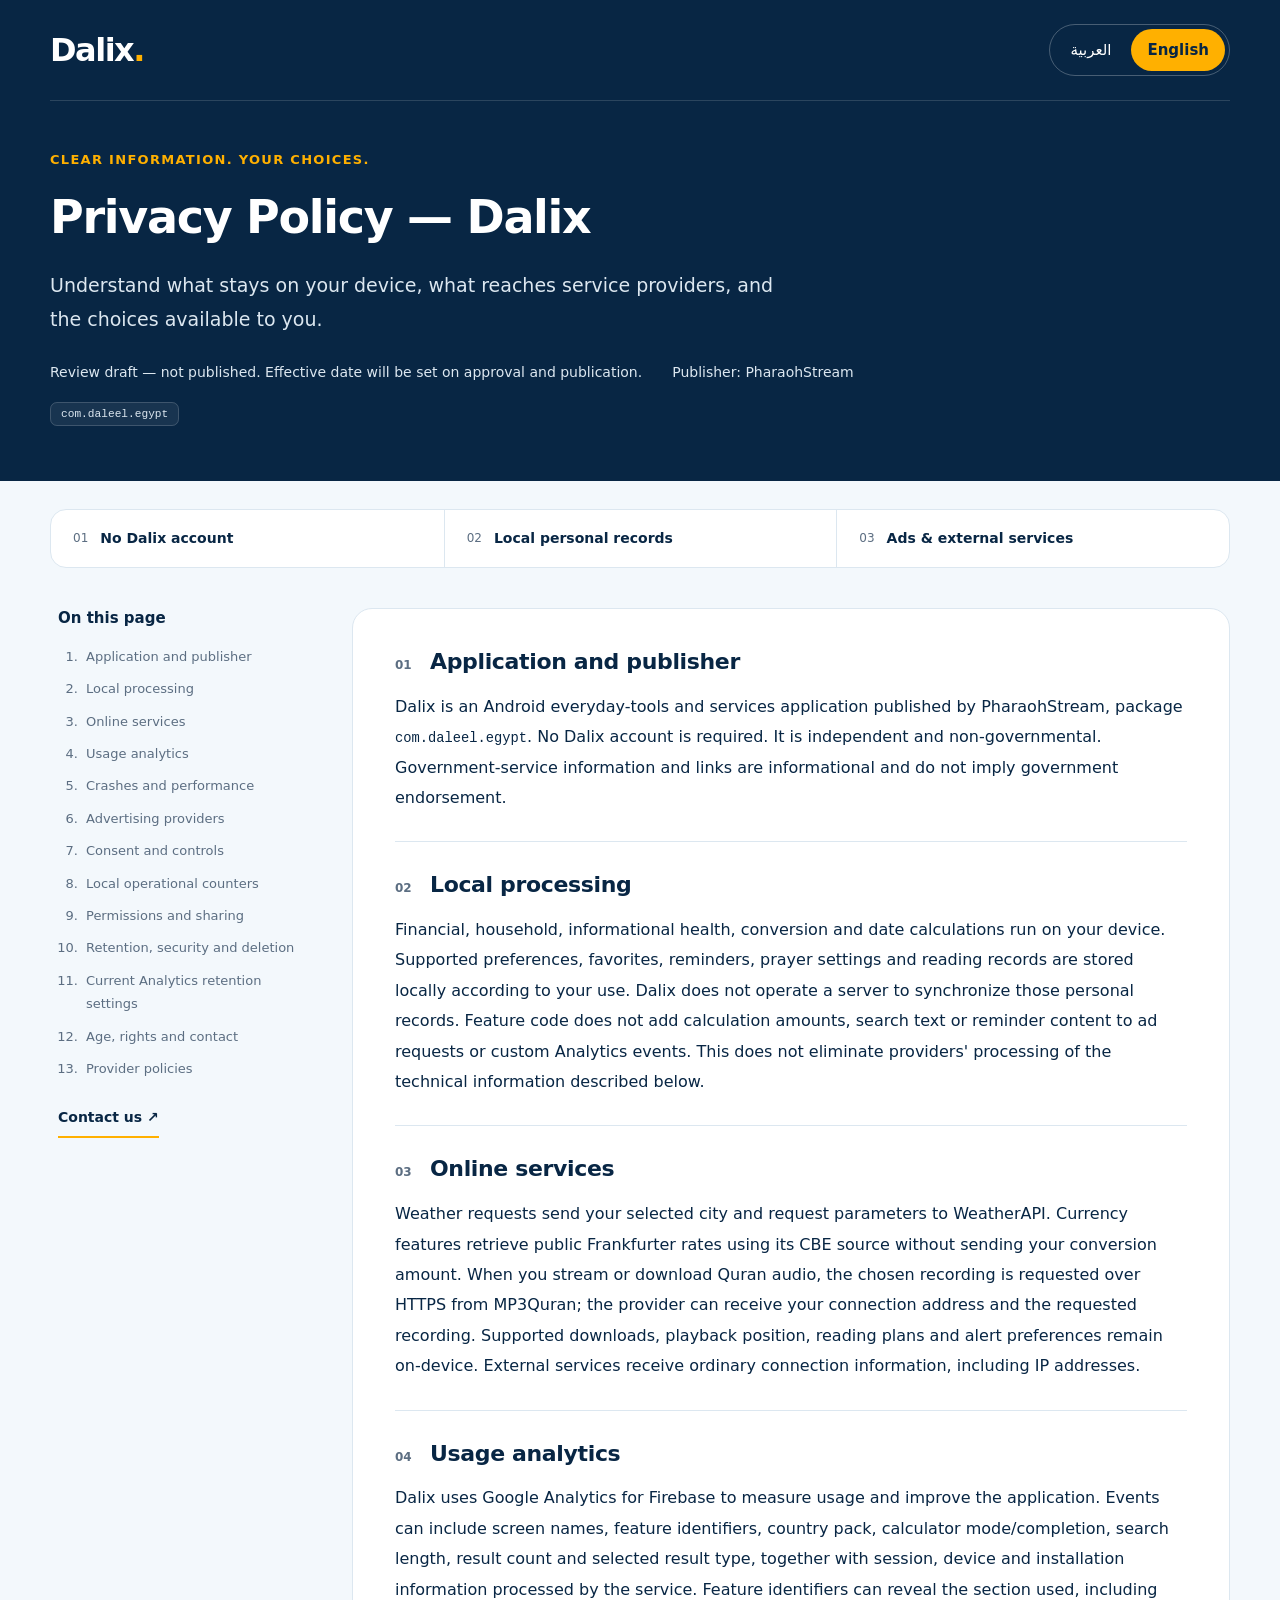
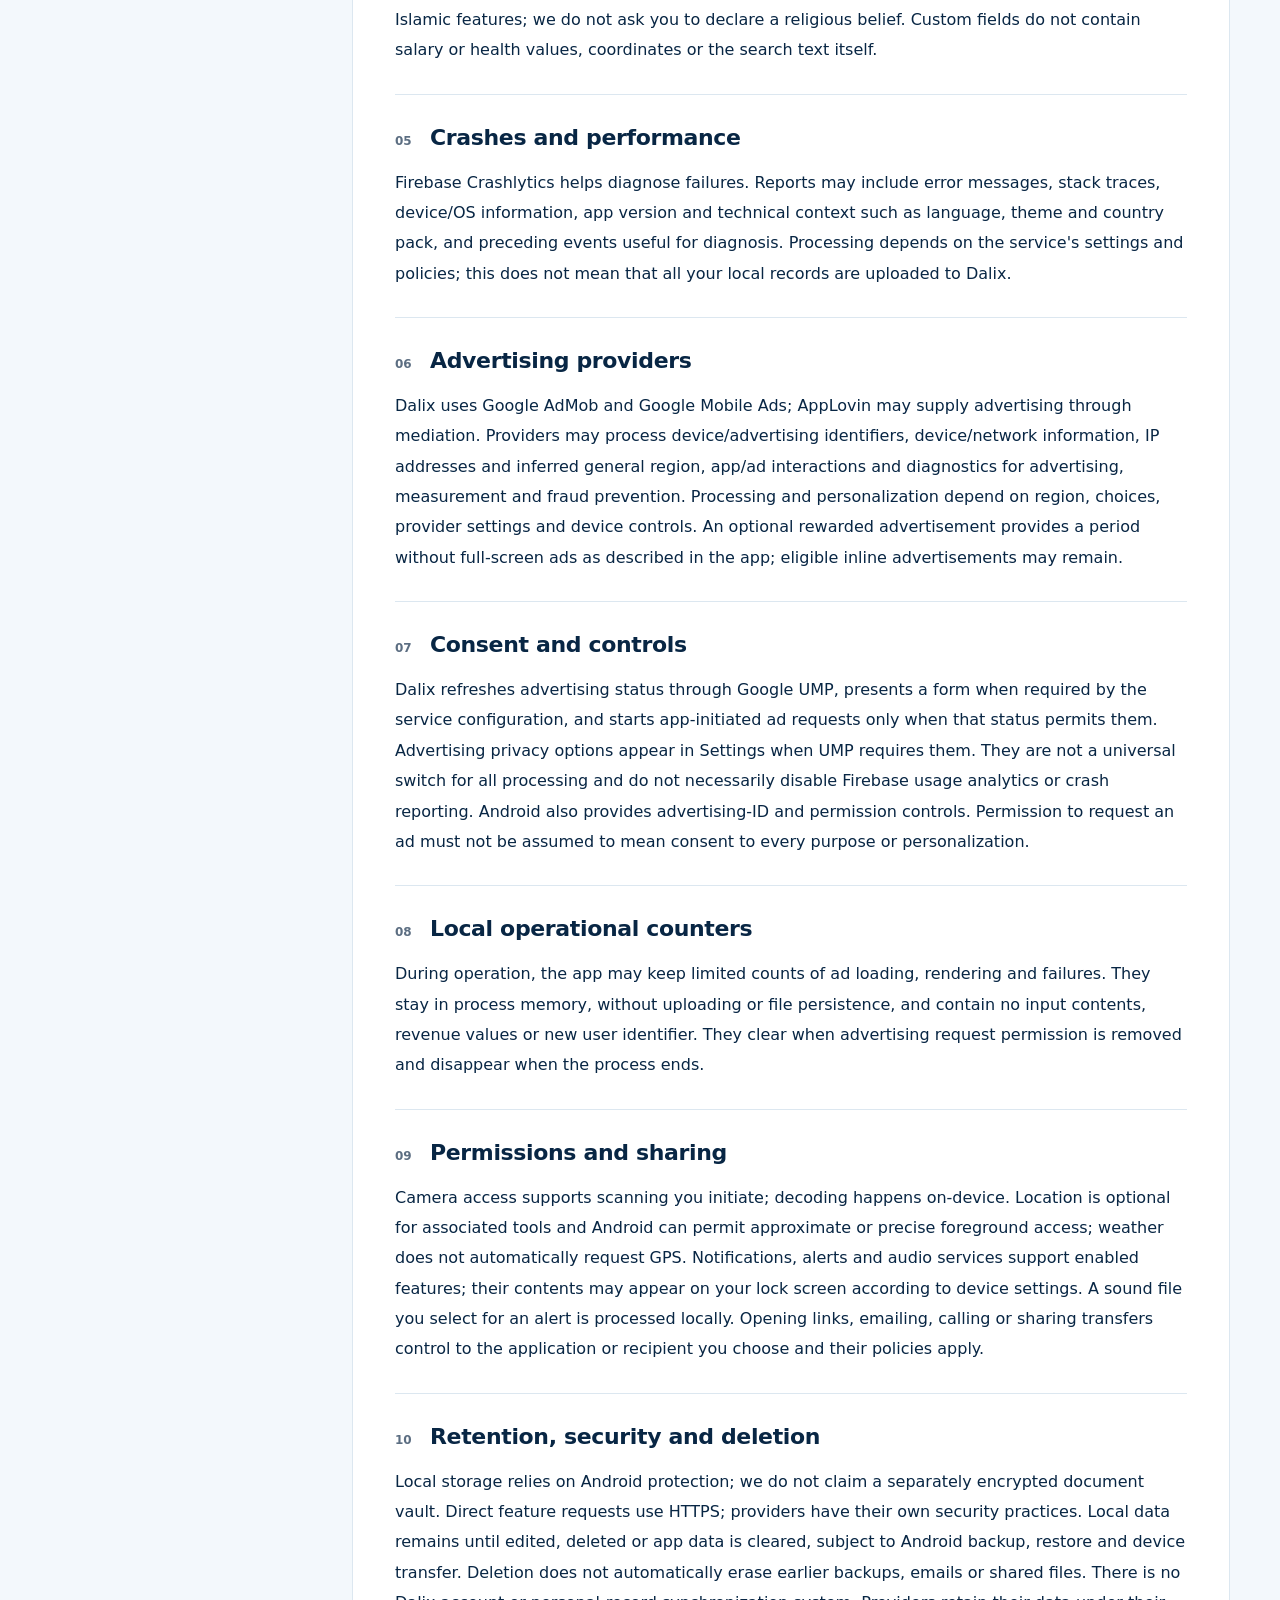
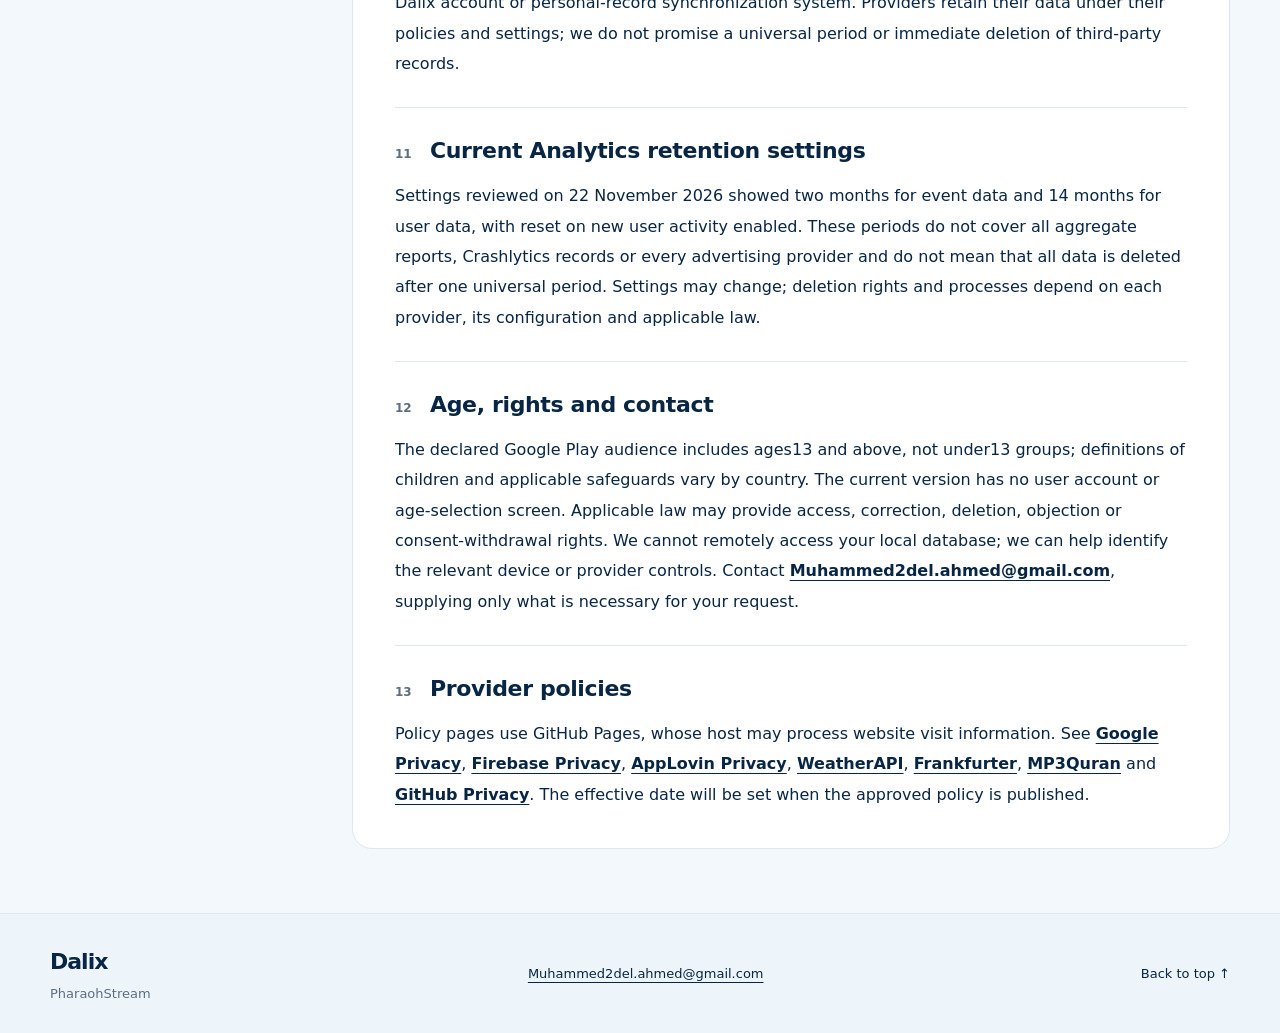
==== commit 38c4210b: "Keep review policy section headings native HTML" ====
--- a/en/index.html
+++ b/en/index.html
@@ -8,5 +8,5 @@
 <header class="site-header"><div class="wrap header-inner"><a class="wordmark" href="../" aria-label="Dalix">Dalix<span aria-hidden="true">.</span></a><nav class="language" aria-label="Language"><a href="../" lang="ar" dir="rtl" >العربية</a><a href="./" lang="en" dir="ltr" aria-current="page">English</a></nav></div></header>
 <div class="hero"><div class="wrap"><p class="eyebrow">CLEAR INFORMATION. YOUR CHOICES.</p><h1>Privacy Policy — Dalix</h1><p class="lede">Understand what stays on your device, what reaches service providers, and the choices available to you.</p><div class="hero-meta"><span>Review draft — not published. Effective date will be set on approval and publication.</span><span>Publisher: <bdi>PharaohStream</bdi></span></div><div class="package"><code>com.daleel.egypt</code></div></div></div>
 <div class="wrap summaries"><span><i aria-hidden="true">01</i>No Dalix account</span><span><i aria-hidden="true">02</i>Local personal records</span><span><i aria-hidden="true">03</i>Ads & external services</span></div>
-<div class="wrap layout"><aside><nav class="desktop-toc" aria-label="On this page"><h2>On this page</h2><ol><li><a href="#section-01">Application and publisher</a></li><li><a href="#section-02">Provider policies</a></li><li><a href="#section-03">Local processing</a></li><li><a href="#section-04">Online services</a></li><li><a href="#section-05">Usage analytics</a></li><li><a href="#section-06">Crashes and performance</a></li><li><a href="#section-07">Advertising providers</a></li><li><a href="#section-08">Consent and controls</a></li><li><a href="#section-09">Local operational counters</a></li><li><a href="#section-10">Permissions and sharing</a></li><li><a href="#section-11">Retention, security and deletion</a></li><li><a href="#section-12">Current Analytics retention settings</a></li><li><a href="#section-13">Age, rights and contact</a></li><li><a href="#section-14">Provider policies</a></li></ol><a class="toc-contact" href="mailto:Muhammed2del.ahmed@gmail.com">Contact us ↗</a></nav><details class="mobile-toc"><summary>On this page</summary><nav aria-label="On this page"><ol><li><a href="#section-01">Application and publisher</a></li><li><a href="#section-02">Provider policies</a></li><li><a href="#section-03">Local processing</a></li><li><a href="#section-04">Online services</a></li><li><a href="#section-05">Usage analytics</a></li><li><a href="#section-06">Crashes and performance</a></li><li><a href="#section-07">Advertising providers</a></li><li><a href="#section-08">Consent and controls</a></li><li><a href="#section-09">Local operational counters</a></li><li><a href="#section-10">Permissions and sharing</a></li><li><a href="#section-11">Retention, security and deletion</a></li><li><a href="#section-12">Current Analytics retention settings</a></li><li><a href="#section-13">Age, rights and contact</a></li><li><a href="#section-14">Provider policies</a></li></ol></nav></details></aside><main id="policy" tabindex="-1"><section id="section-01" aria-labelledby="heading-01"><h2 id="heading-01"><span class="ordinal" aria-hidden="true">01</span>Application and publisher</h2><p>### DaliX Privacy Policy</p></section><section id="section-02" aria-labelledby="heading-02"><h2 id="heading-02"><span class="ordinal" aria-hidden="true">02</span>Provider policies</h2><p>Dalix is an Android everyday-tools and services application published by PharaohStream, package <code>com.daleel.egypt</code>. No Dalix account is required. It is independent and non-governmental. Government-service information and links are informational and do not imply government endorsement.</p></section><section id="section-03" aria-labelledby="heading-03"><h2 id="heading-03"><span class="ordinal" aria-hidden="true">03</span>Local processing</h2><p>Financial, household, informational health, conversion and date calculations run on your device. Supported preferences, favorites, reminders, prayer settings and reading records are stored locally according to your use. Dalix does not operate a server to synchronize those personal records. Feature code does not add calculation amounts, search text or reminder content to ad requests or custom Analytics events. This does not eliminate providers&#x27; processing of the technical information described below.</p></section><section id="section-04" aria-labelledby="heading-04"><h2 id="heading-04"><span class="ordinal" aria-hidden="true">04</span>Online services</h2><p>Weather requests send your selected city and request parameters to WeatherAPI. Currency features retrieve public Frankfurter rates using its CBE source without sending your conversion amount. When you stream or download Quran audio, the chosen recording is requested over HTTPS from MP3Quran; the provider can receive your connection address and the requested recording. Supported downloads, playback position, reading plans and alert preferences remain on-device. External services receive ordinary connection information, including IP addresses.</p></section><section id="section-05" aria-labelledby="heading-05"><h2 id="heading-05"><span class="ordinal" aria-hidden="true">05</span>Usage analytics</h2><p>Dalix uses Google Analytics for Firebase to measure usage and improve the application. Events can include screen names, feature identifiers, country pack, calculator mode/completion, search length, result count and selected result type, together with session, device and installation information processed by the service. Feature identifiers can reveal the section used, including Islamic features; we do not ask you to declare a religious belief. Custom fields do not contain salary or health values, coordinates or the search text itself.</p></section><section id="section-06" aria-labelledby="heading-06"><h2 id="heading-06"><span class="ordinal" aria-hidden="true">06</span>Crashes and performance</h2><p>Firebase Crashlytics helps diagnose failures. Reports may include error messages, stack traces, device/OS information, app version and technical context such as language, theme and country pack, and preceding events useful for diagnosis. Processing depends on the service&#x27;s settings and policies; this does not mean that all your local records are uploaded to Dalix.</p></section><section id="section-07" aria-labelledby="heading-07"><h2 id="heading-07"><span class="ordinal" aria-hidden="true">07</span>Advertising providers</h2><p>Dalix uses Google AdMob and Google Mobile Ads; AppLovin may supply advertising through mediation. Providers may process device/advertising identifiers, device/network information, IP addresses and inferred general region, app/ad interactions and diagnostics for advertising, measurement and fraud prevention. Processing and personalization depend on region, choices, provider settings and device controls. An optional rewarded advertisement provides a period without full-screen ads as described in the app; eligible inline advertisements may remain.</p></section><section id="section-08" aria-labelledby="heading-08"><h2 id="heading-08"><span class="ordinal" aria-hidden="true">08</span>Consent and controls</h2><p>Dalix refreshes advertising status through Google UMP, presents a form when required by the service configuration, and starts app-initiated ad requests only when that status permits them. Advertising privacy options appear in Settings when UMP requires them. They are not a universal switch for all processing and do not necessarily disable Firebase usage analytics or crash reporting. Android also provides advertising-ID and permission controls. Permission to request an ad must not be assumed to mean consent to every purpose or personalization.</p></section><section id="section-09" aria-labelledby="heading-09"><h2 id="heading-09"><span class="ordinal" aria-hidden="true">09</span>Local operational counters</h2><p>During operation, the app may keep limited counts of ad loading, rendering and failures. They stay in process memory, without uploading or file persistence, and contain no input contents, revenue values or new user identifier. They clear when advertising request permission is removed and disappear when the process ends.</p></section><section id="section-10" aria-labelledby="heading-10"><h2 id="heading-10"><span class="ordinal" aria-hidden="true">10</span>Permissions and sharing</h2><p>Camera access supports scanning you initiate; decoding happens on-device. Location is optional for associated tools and Android can permit approximate or precise foreground access; weather does not automatically request GPS. Notifications, alerts and audio services support enabled features; their contents may appear on your lock screen according to device settings. A sound file you select for an alert is processed locally. Opening links, emailing, calling or sharing transfers control to the application or recipient you choose and their policies apply.</p></section><section id="section-11" aria-labelledby="heading-11"><h2 id="heading-11"><span class="ordinal" aria-hidden="true">11</span>Retention, security and deletion</h2><p>Local storage relies on Android protection; we do not claim a separately encrypted document vault. Direct feature requests use HTTPS; providers have their own security practices. Local data remains until edited, deleted or app data is cleared, subject to Android backup, restore and device transfer. Deletion does not automatically erase earlier backups, emails or shared files. There is no Dalix account or personal-record synchronization system. Providers retain their data under their policies and settings; we do not promise a universal period or immediate deletion of third-party records.</p></section><section id="section-12" aria-labelledby="heading-12"><h2 id="heading-12"><span class="ordinal" aria-hidden="true">12</span>Current Analytics retention settings</h2><p>Settings reviewed on 22 November 2026 showed two months for event data and 14 months for user data, with reset on new user activity enabled. These periods do not cover all aggregate reports, Crashlytics records or every advertising provider and do not mean that all data is deleted after one universal period. Settings may change; deletion rights and processes depend on each provider, its configuration and applicable law.</p></section><section id="section-13" aria-labelledby="heading-13"><h2 id="heading-13"><span class="ordinal" aria-hidden="true">13</span>Age, rights and contact</h2><p>The declared Google Play audience includes ages13 and above, not under13 groups; definitions of children and applicable safeguards vary by country. The current version has no user account or age-selection screen. Applicable law may provide access, correction, deletion, objection or consent-withdrawal rights. We cannot remotely access your local database; we can help identify the relevant device or provider controls. Contact <a href="mailto:Muhammed2del.ahmed@gmail.com">Muhammed2del.ahmed@gmail.com</a>, supplying only what is necessary for your request.</p></section><section id="section-14" aria-labelledby="heading-14"><h2 id="heading-14"><span class="ordinal" aria-hidden="true">14</span>Provider policies</h2><p>Policy pages use GitHub Pages, whose host may process website visit information. See <a href="https://policies.google.com/privacy">Google Privacy</a>, <a href="https://firebase.google.com/support/privacy">Firebase Privacy</a>, <a href="https://legal.applovin.com/privacy/">AppLovin Privacy</a>, <a href="https://www.weatherapi.com/privacy">WeatherAPI</a>, <a href="https://frankfurter.dev/">Frankfurter</a>, <a href="https://mp3quran.net/eng/privacy">MP3Quran</a> and <a href="https://docs.github.com/en/site-policy/privacy-policies/github-general-privacy-statement">GitHub Privacy</a>. The effective date will be set when the approved policy is published.</p></section></main></div>
+<div class="wrap layout"><aside><nav class="desktop-toc" aria-label="On this page"><h2>On this page</h2><ol><li><a href="#section-01">Application and publisher</a></li><li><a href="#section-02">Local processing</a></li><li><a href="#section-03">Online services</a></li><li><a href="#section-04">Usage analytics</a></li><li><a href="#section-05">Crashes and performance</a></li><li><a href="#section-06">Advertising providers</a></li><li><a href="#section-07">Consent and controls</a></li><li><a href="#section-08">Local operational counters</a></li><li><a href="#section-09">Permissions and sharing</a></li><li><a href="#section-10">Retention, security and deletion</a></li><li><a href="#section-11">Current Analytics retention settings</a></li><li><a href="#section-12">Age, rights and contact</a></li><li><a href="#section-13">Provider policies</a></li></ol><a class="toc-contact" href="mailto:Muhammed2del.ahmed@gmail.com">Contact us ↗</a></nav><details class="mobile-toc"><summary>On this page</summary><nav aria-label="On this page"><ol><li><a href="#section-01">Application and publisher</a></li><li><a href="#section-02">Local processing</a></li><li><a href="#section-03">Online services</a></li><li><a href="#section-04">Usage analytics</a></li><li><a href="#section-05">Crashes and performance</a></li><li><a href="#section-06">Advertising providers</a></li><li><a href="#section-07">Consent and controls</a></li><li><a href="#section-08">Local operational counters</a></li><li><a href="#section-09">Permissions and sharing</a></li><li><a href="#section-10">Retention, security and deletion</a></li><li><a href="#section-11">Current Analytics retention settings</a></li><li><a href="#section-12">Age, rights and contact</a></li><li><a href="#section-13">Provider policies</a></li></ol></nav></details></aside><main id="policy" tabindex="-1"><section id="section-01" aria-labelledby="heading-01"><h2 id="heading-01"><span class="ordinal" aria-hidden="true">01</span>Application and publisher</h2><p>Dalix is an Android everyday-tools and services application published by PharaohStream, package <code>com.daleel.egypt</code>. No Dalix account is required. It is independent and non-governmental. Government-service information and links are informational and do not imply government endorsement.</p></section><section id="section-02" aria-labelledby="heading-02"><h2 id="heading-02"><span class="ordinal" aria-hidden="true">02</span>Local processing</h2><p>Financial, household, informational health, conversion and date calculations run on your device. Supported preferences, favorites, reminders, prayer settings and reading records are stored locally according to your use. Dalix does not operate a server to synchronize those personal records. Feature code does not add calculation amounts, search text or reminder content to ad requests or custom Analytics events. This does not eliminate providers&#x27; processing of the technical information described below.</p></section><section id="section-03" aria-labelledby="heading-03"><h2 id="heading-03"><span class="ordinal" aria-hidden="true">03</span>Online services</h2><p>Weather requests send your selected city and request parameters to WeatherAPI. Currency features retrieve public Frankfurter rates using its CBE source without sending your conversion amount. When you stream or download Quran audio, the chosen recording is requested over HTTPS from MP3Quran; the provider can receive your connection address and the requested recording. Supported downloads, playback position, reading plans and alert preferences remain on-device. External services receive ordinary connection information, including IP addresses.</p></section><section id="section-04" aria-labelledby="heading-04"><h2 id="heading-04"><span class="ordinal" aria-hidden="true">04</span>Usage analytics</h2><p>Dalix uses Google Analytics for Firebase to measure usage and improve the application. Events can include screen names, feature identifiers, country pack, calculator mode/completion, search length, result count and selected result type, together with session, device and installation information processed by the service. Feature identifiers can reveal the section used, including Islamic features; we do not ask you to declare a religious belief. Custom fields do not contain salary or health values, coordinates or the search text itself.</p></section><section id="section-05" aria-labelledby="heading-05"><h2 id="heading-05"><span class="ordinal" aria-hidden="true">05</span>Crashes and performance</h2><p>Firebase Crashlytics helps diagnose failures. Reports may include error messages, stack traces, device/OS information, app version and technical context such as language, theme and country pack, and preceding events useful for diagnosis. Processing depends on the service&#x27;s settings and policies; this does not mean that all your local records are uploaded to Dalix.</p></section><section id="section-06" aria-labelledby="heading-06"><h2 id="heading-06"><span class="ordinal" aria-hidden="true">06</span>Advertising providers</h2><p>Dalix uses Google AdMob and Google Mobile Ads; AppLovin may supply advertising through mediation. Providers may process device/advertising identifiers, device/network information, IP addresses and inferred general region, app/ad interactions and diagnostics for advertising, measurement and fraud prevention. Processing and personalization depend on region, choices, provider settings and device controls. An optional rewarded advertisement provides a period without full-screen ads as described in the app; eligible inline advertisements may remain.</p></section><section id="section-07" aria-labelledby="heading-07"><h2 id="heading-07"><span class="ordinal" aria-hidden="true">07</span>Consent and controls</h2><p>Dalix refreshes advertising status through Google UMP, presents a form when required by the service configuration, and starts app-initiated ad requests only when that status permits them. Advertising privacy options appear in Settings when UMP requires them. They are not a universal switch for all processing and do not necessarily disable Firebase usage analytics or crash reporting. Android also provides advertising-ID and permission controls. Permission to request an ad must not be assumed to mean consent to every purpose or personalization.</p></section><section id="section-08" aria-labelledby="heading-08"><h2 id="heading-08"><span class="ordinal" aria-hidden="true">08</span>Local operational counters</h2><p>During operation, the app may keep limited counts of ad loading, rendering and failures. They stay in process memory, without uploading or file persistence, and contain no input contents, revenue values or new user identifier. They clear when advertising request permission is removed and disappear when the process ends.</p></section><section id="section-09" aria-labelledby="heading-09"><h2 id="heading-09"><span class="ordinal" aria-hidden="true">09</span>Permissions and sharing</h2><p>Camera access supports scanning you initiate; decoding happens on-device. Location is optional for associated tools and Android can permit approximate or precise foreground access; weather does not automatically request GPS. Notifications, alerts and audio services support enabled features; their contents may appear on your lock screen according to device settings. A sound file you select for an alert is processed locally. Opening links, emailing, calling or sharing transfers control to the application or recipient you choose and their policies apply.</p></section><section id="section-10" aria-labelledby="heading-10"><h2 id="heading-10"><span class="ordinal" aria-hidden="true">10</span>Retention, security and deletion</h2><p>Local storage relies on Android protection; we do not claim a separately encrypted document vault. Direct feature requests use HTTPS; providers have their own security practices. Local data remains until edited, deleted or app data is cleared, subject to Android backup, restore and device transfer. Deletion does not automatically erase earlier backups, emails or shared files. There is no Dalix account or personal-record synchronization system. Providers retain their data under their policies and settings; we do not promise a universal period or immediate deletion of third-party records.</p></section><section id="section-11" aria-labelledby="heading-11"><h2 id="heading-11"><span class="ordinal" aria-hidden="true">11</span>Current Analytics retention settings</h2><p>Settings reviewed on 22 November 2026 showed two months for event data and 14 months for user data, with reset on new user activity enabled. These periods do not cover all aggregate reports, Crashlytics records or every advertising provider and do not mean that all data is deleted after one universal period. Settings may change; deletion rights and processes depend on each provider, its configuration and applicable law.</p></section><section id="section-12" aria-labelledby="heading-12"><h2 id="heading-12"><span class="ordinal" aria-hidden="true">12</span>Age, rights and contact</h2><p>The declared Google Play audience includes ages13 and above, not under13 groups; definitions of children and applicable safeguards vary by country. The current version has no user account or age-selection screen. Applicable law may provide access, correction, deletion, objection or consent-withdrawal rights. We cannot remotely access your local database; we can help identify the relevant device or provider controls. Contact <a href="mailto:Muhammed2del.ahmed@gmail.com">Muhammed2del.ahmed@gmail.com</a>, supplying only what is necessary for your request.</p></section><section id="section-13" aria-labelledby="heading-13"><h2 id="heading-13"><span class="ordinal" aria-hidden="true">13</span>Provider policies</h2><p>Policy pages use GitHub Pages, whose host may process website visit information. See <a href="https://policies.google.com/privacy">Google Privacy</a>, <a href="https://firebase.google.com/support/privacy">Firebase Privacy</a>, <a href="https://legal.applovin.com/privacy/">AppLovin Privacy</a>, <a href="https://www.weatherapi.com/privacy">WeatherAPI</a>, <a href="https://frankfurter.dev/">Frankfurter</a>, <a href="https://mp3quran.net/eng/privacy">MP3Quran</a> and <a href="https://docs.github.com/en/site-policy/privacy-policies/github-general-privacy-statement">GitHub Privacy</a>. The effective date will be set when the approved policy is published.</p></section></main></div>
 <footer><div class="wrap footer-inner"><div><strong>Dalix</strong><p>PharaohStream</p></div><a class="email" href="mailto:Muhammed2del.ahmed@gmail.com">Muhammed2del.ahmed@gmail.com</a><a href="#top">Back to top ↑</a></div></footer></body></html>
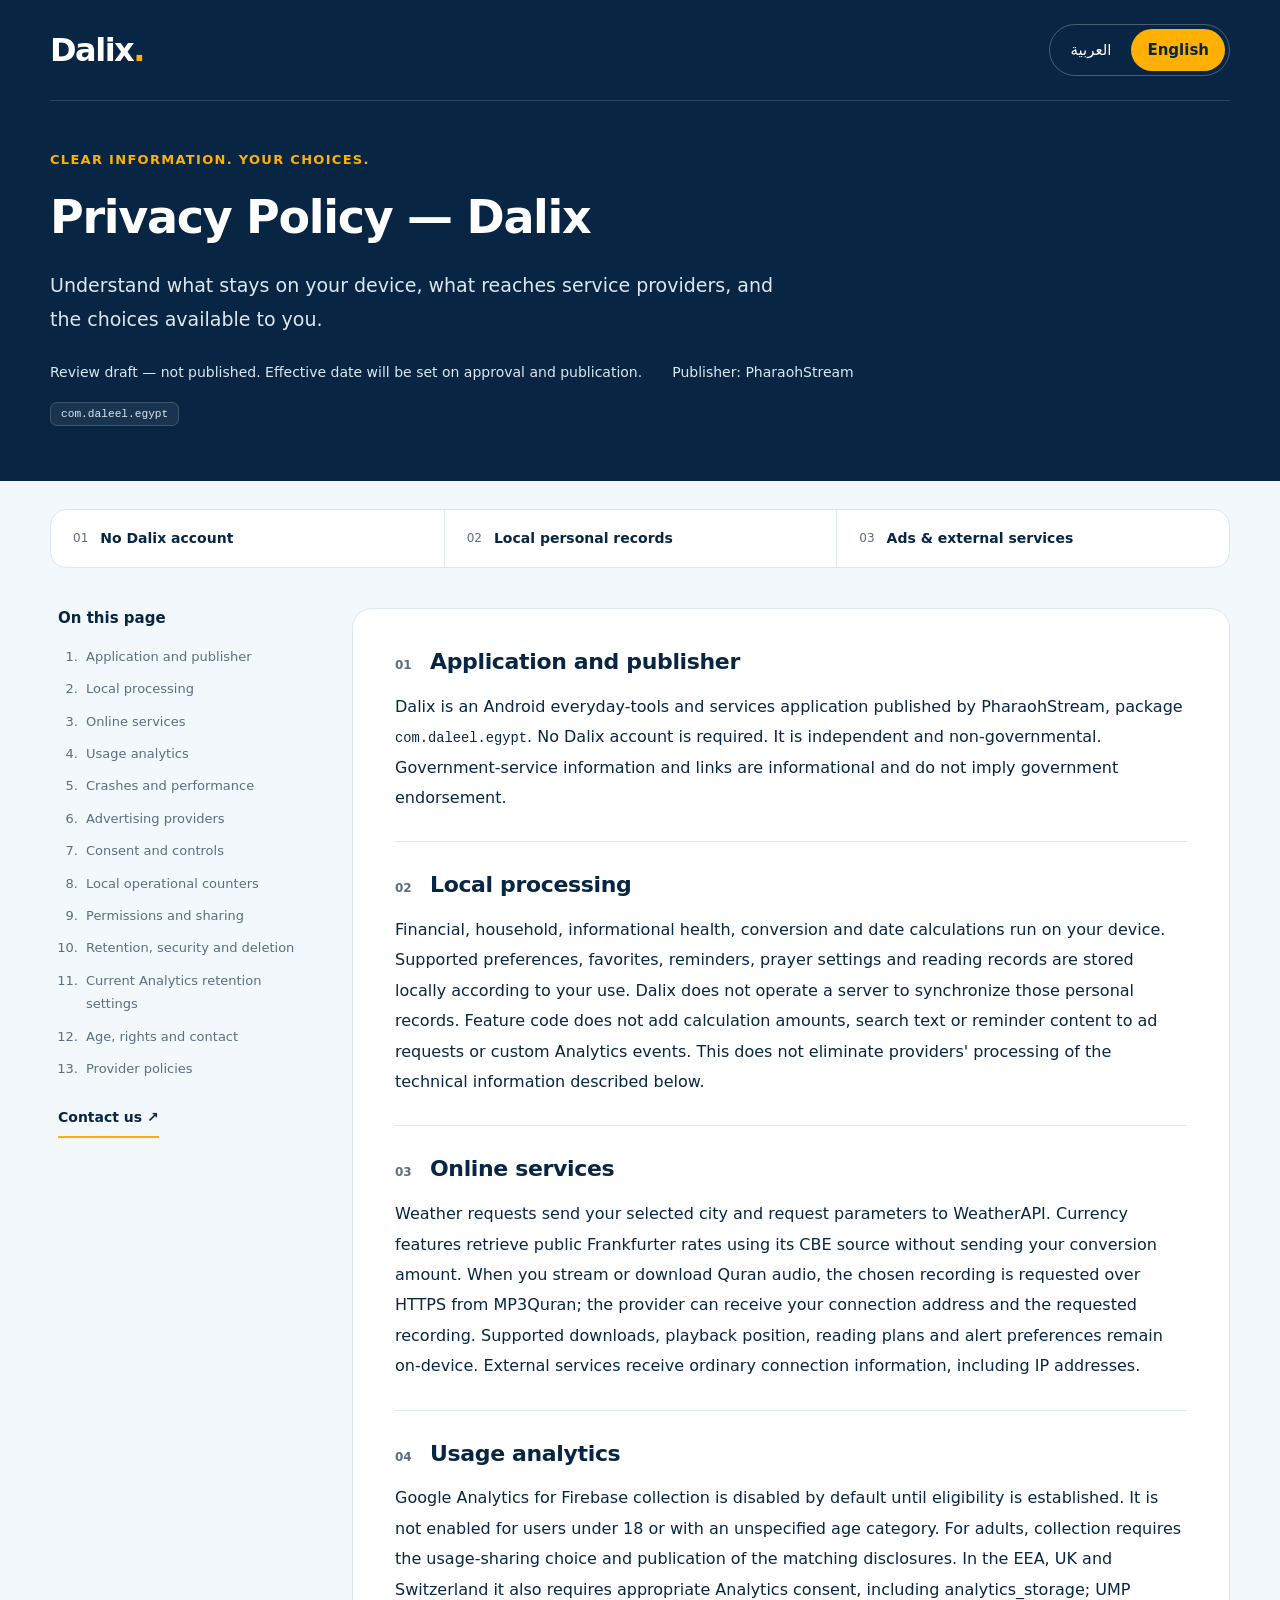
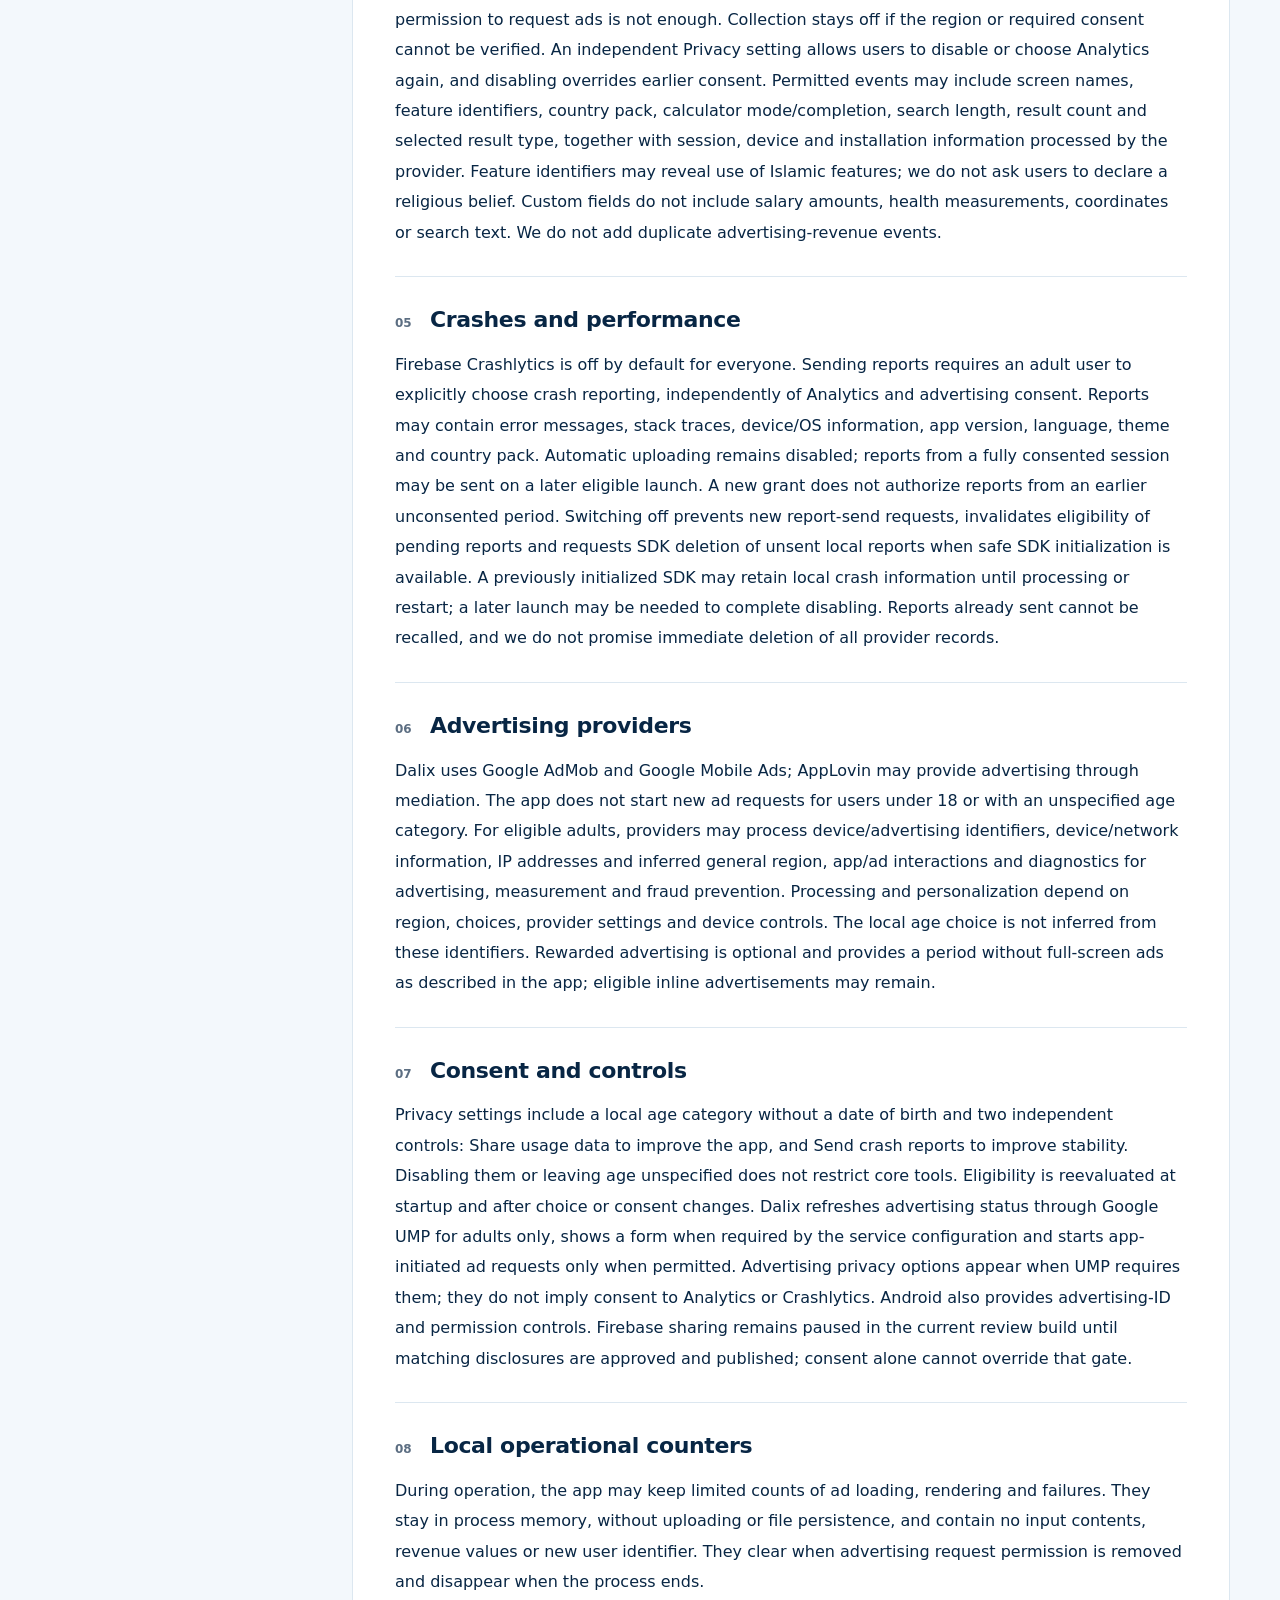
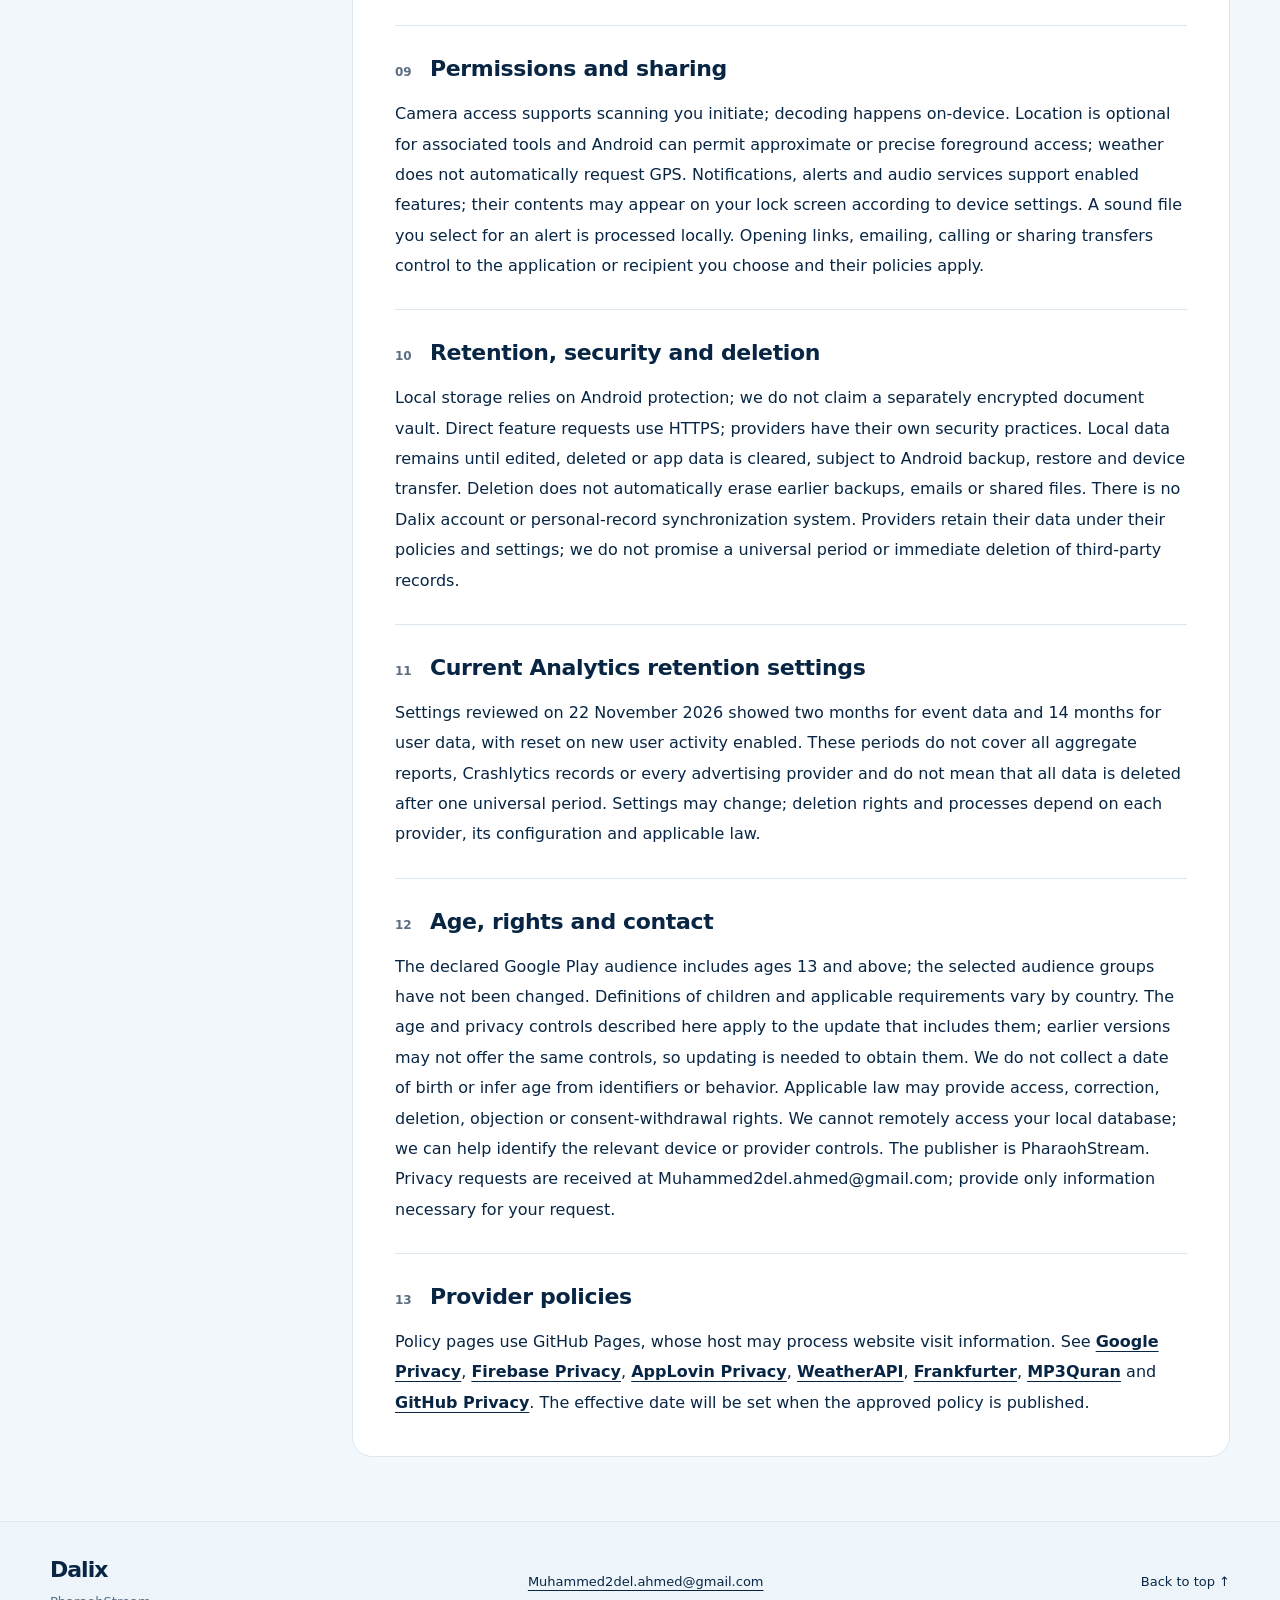
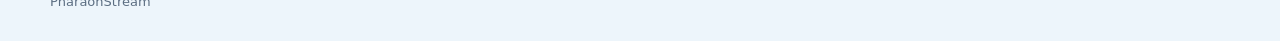
==== commit 06dd97d3: "Document approved independent Firebase choices and local age protection" ====
--- a/en/index.html
+++ b/en/index.html
@@ -1,12 +1,12 @@
-<!doctype html>
-<html lang="en" dir="ltr"><head><meta charset="utf-8"><meta name="viewport" content="width=device-width, initial-scale=1"><meta name="color-scheme" content="light">
-<title>Privacy Policy — Dalix</title><meta name="description" content="Understand what stays on your device, what reaches service providers, and the choices available to you."><meta name="referrer" content="no-referrer">
-<meta http-equiv="Content-Security-Policy" content="default-src 'none'; style-src 'self'; img-src 'self'; base-uri 'none'; form-action 'none'; upgrade-insecure-requests">
-<link rel="stylesheet" href="../styles.css"><link rel="canonical" href="https://muhammed2del-jpg.github.io/dalix-privacy-policy/en/"><link rel="alternate" hreflang="ar" href="https://muhammed2del-jpg.github.io/dalix-privacy-policy/"><link rel="alternate" hreflang="en" href="https://muhammed2del-jpg.github.io/dalix-privacy-policy/en/">
-<meta property="og:type" content="website"><meta property="og:title" content="Privacy Policy — Dalix"><meta property="og:description" content="Understand what stays on your device, what reaches service providers, and the choices available to you."><meta property="og:url" content="https://muhammed2del-jpg.github.io/dalix-privacy-policy/en/"><meta property="og:site_name" content="Dalix — PharaohStream"><meta name="twitter:card" content="summary">
-</head><body id="top"><a class="skip" href="#policy">Skip to the policy</a>
-<header class="site-header"><div class="wrap header-inner"><a class="wordmark" href="../" aria-label="Dalix">Dalix<span aria-hidden="true">.</span></a><nav class="language" aria-label="Language"><a href="../" lang="ar" dir="rtl" >العربية</a><a href="./" lang="en" dir="ltr" aria-current="page">English</a></nav></div></header>
-<div class="hero"><div class="wrap"><p class="eyebrow">CLEAR INFORMATION. YOUR CHOICES.</p><h1>Privacy Policy — Dalix</h1><p class="lede">Understand what stays on your device, what reaches service providers, and the choices available to you.</p><div class="hero-meta"><span>Review draft — not published. Effective date will be set on approval and publication.</span><span>Publisher: <bdi>PharaohStream</bdi></span></div><div class="package"><code>com.daleel.egypt</code></div></div></div>
-<div class="wrap summaries"><span><i aria-hidden="true">01</i>No Dalix account</span><span><i aria-hidden="true">02</i>Local personal records</span><span><i aria-hidden="true">03</i>Ads & external services</span></div>
-<div class="wrap layout"><aside><nav class="desktop-toc" aria-label="On this page"><h2>On this page</h2><ol><li><a href="#section-01">Application and publisher</a></li><li><a href="#section-02">Local processing</a></li><li><a href="#section-03">Online services</a></li><li><a href="#section-04">Usage analytics</a></li><li><a href="#section-05">Crashes and performance</a></li><li><a href="#section-06">Advertising providers</a></li><li><a href="#section-07">Consent and controls</a></li><li><a href="#section-08">Local operational counters</a></li><li><a href="#section-09">Permissions and sharing</a></li><li><a href="#section-10">Retention, security and deletion</a></li><li><a href="#section-11">Current Analytics retention settings</a></li><li><a href="#section-12">Age, rights and contact</a></li><li><a href="#section-13">Provider policies</a></li></ol><a class="toc-contact" href="mailto:Muhammed2del.ahmed@gmail.com">Contact us ↗</a></nav><details class="mobile-toc"><summary>On this page</summary><nav aria-label="On this page"><ol><li><a href="#section-01">Application and publisher</a></li><li><a href="#section-02">Local processing</a></li><li><a href="#section-03">Online services</a></li><li><a href="#section-04">Usage analytics</a></li><li><a href="#section-05">Crashes and performance</a></li><li><a href="#section-06">Advertising providers</a></li><li><a href="#section-07">Consent and controls</a></li><li><a href="#section-08">Local operational counters</a></li><li><a href="#section-09">Permissions and sharing</a></li><li><a href="#section-10">Retention, security and deletion</a></li><li><a href="#section-11">Current Analytics retention settings</a></li><li><a href="#section-12">Age, rights and contact</a></li><li><a href="#section-13">Provider policies</a></li></ol></nav></details></aside><main id="policy" tabindex="-1"><section id="section-01" aria-labelledby="heading-01"><h2 id="heading-01"><span class="ordinal" aria-hidden="true">01</span>Application and publisher</h2><p>Dalix is an Android everyday-tools and services application published by PharaohStream, package <code>com.daleel.egypt</code>. No Dalix account is required. It is independent and non-governmental. Government-service information and links are informational and do not imply government endorsement.</p></section><section id="section-02" aria-labelledby="heading-02"><h2 id="heading-02"><span class="ordinal" aria-hidden="true">02</span>Local processing</h2><p>Financial, household, informational health, conversion and date calculations run on your device. Supported preferences, favorites, reminders, prayer settings and reading records are stored locally according to your use. Dalix does not operate a server to synchronize those personal records. Feature code does not add calculation amounts, search text or reminder content to ad requests or custom Analytics events. This does not eliminate providers&#x27; processing of the technical information described below.</p></section><section id="section-03" aria-labelledby="heading-03"><h2 id="heading-03"><span class="ordinal" aria-hidden="true">03</span>Online services</h2><p>Weather requests send your selected city and request parameters to WeatherAPI. Currency features retrieve public Frankfurter rates using its CBE source without sending your conversion amount. When you stream or download Quran audio, the chosen recording is requested over HTTPS from MP3Quran; the provider can receive your connection address and the requested recording. Supported downloads, playback position, reading plans and alert preferences remain on-device. External services receive ordinary connection information, including IP addresses.</p></section><section id="section-04" aria-labelledby="heading-04"><h2 id="heading-04"><span class="ordinal" aria-hidden="true">04</span>Usage analytics</h2><p>Dalix uses Google Analytics for Firebase to measure usage and improve the application. Events can include screen names, feature identifiers, country pack, calculator mode/completion, search length, result count and selected result type, together with session, device and installation information processed by the service. Feature identifiers can reveal the section used, including Islamic features; we do not ask you to declare a religious belief. Custom fields do not contain salary or health values, coordinates or the search text itself.</p></section><section id="section-05" aria-labelledby="heading-05"><h2 id="heading-05"><span class="ordinal" aria-hidden="true">05</span>Crashes and performance</h2><p>Firebase Crashlytics helps diagnose failures. Reports may include error messages, stack traces, device/OS information, app version and technical context such as language, theme and country pack, and preceding events useful for diagnosis. Processing depends on the service&#x27;s settings and policies; this does not mean that all your local records are uploaded to Dalix.</p></section><section id="section-06" aria-labelledby="heading-06"><h2 id="heading-06"><span class="ordinal" aria-hidden="true">06</span>Advertising providers</h2><p>Dalix uses Google AdMob and Google Mobile Ads; AppLovin may supply advertising through mediation. Providers may process device/advertising identifiers, device/network information, IP addresses and inferred general region, app/ad interactions and diagnostics for advertising, measurement and fraud prevention. Processing and personalization depend on region, choices, provider settings and device controls. An optional rewarded advertisement provides a period without full-screen ads as described in the app; eligible inline advertisements may remain.</p></section><section id="section-07" aria-labelledby="heading-07"><h2 id="heading-07"><span class="ordinal" aria-hidden="true">07</span>Consent and controls</h2><p>Dalix refreshes advertising status through Google UMP, presents a form when required by the service configuration, and starts app-initiated ad requests only when that status permits them. Advertising privacy options appear in Settings when UMP requires them. They are not a universal switch for all processing and do not necessarily disable Firebase usage analytics or crash reporting. Android also provides advertising-ID and permission controls. Permission to request an ad must not be assumed to mean consent to every purpose or personalization.</p></section><section id="section-08" aria-labelledby="heading-08"><h2 id="heading-08"><span class="ordinal" aria-hidden="true">08</span>Local operational counters</h2><p>During operation, the app may keep limited counts of ad loading, rendering and failures. They stay in process memory, without uploading or file persistence, and contain no input contents, revenue values or new user identifier. They clear when advertising request permission is removed and disappear when the process ends.</p></section><section id="section-09" aria-labelledby="heading-09"><h2 id="heading-09"><span class="ordinal" aria-hidden="true">09</span>Permissions and sharing</h2><p>Camera access supports scanning you initiate; decoding happens on-device. Location is optional for associated tools and Android can permit approximate or precise foreground access; weather does not automatically request GPS. Notifications, alerts and audio services support enabled features; their contents may appear on your lock screen according to device settings. A sound file you select for an alert is processed locally. Opening links, emailing, calling or sharing transfers control to the application or recipient you choose and their policies apply.</p></section><section id="section-10" aria-labelledby="heading-10"><h2 id="heading-10"><span class="ordinal" aria-hidden="true">10</span>Retention, security and deletion</h2><p>Local storage relies on Android protection; we do not claim a separately encrypted document vault. Direct feature requests use HTTPS; providers have their own security practices. Local data remains until edited, deleted or app data is cleared, subject to Android backup, restore and device transfer. Deletion does not automatically erase earlier backups, emails or shared files. There is no Dalix account or personal-record synchronization system. Providers retain their data under their policies and settings; we do not promise a universal period or immediate deletion of third-party records.</p></section><section id="section-11" aria-labelledby="heading-11"><h2 id="heading-11"><span class="ordinal" aria-hidden="true">11</span>Current Analytics retention settings</h2><p>Settings reviewed on 22 November 2026 showed two months for event data and 14 months for user data, with reset on new user activity enabled. These periods do not cover all aggregate reports, Crashlytics records or every advertising provider and do not mean that all data is deleted after one universal period. Settings may change; deletion rights and processes depend on each provider, its configuration and applicable law.</p></section><section id="section-12" aria-labelledby="heading-12"><h2 id="heading-12"><span class="ordinal" aria-hidden="true">12</span>Age, rights and contact</h2><p>The declared Google Play audience includes ages13 and above, not under13 groups; definitions of children and applicable safeguards vary by country. The current version has no user account or age-selection screen. Applicable law may provide access, correction, deletion, objection or consent-withdrawal rights. We cannot remotely access your local database; we can help identify the relevant device or provider controls. Contact <a href="mailto:Muhammed2del.ahmed@gmail.com">Muhammed2del.ahmed@gmail.com</a>, supplying only what is necessary for your request.</p></section><section id="section-13" aria-labelledby="heading-13"><h2 id="heading-13"><span class="ordinal" aria-hidden="true">13</span>Provider policies</h2><p>Policy pages use GitHub Pages, whose host may process website visit information. See <a href="https://policies.google.com/privacy">Google Privacy</a>, <a href="https://firebase.google.com/support/privacy">Firebase Privacy</a>, <a href="https://legal.applovin.com/privacy/">AppLovin Privacy</a>, <a href="https://www.weatherapi.com/privacy">WeatherAPI</a>, <a href="https://frankfurter.dev/">Frankfurter</a>, <a href="https://mp3quran.net/eng/privacy">MP3Quran</a> and <a href="https://docs.github.com/en/site-policy/privacy-policies/github-general-privacy-statement">GitHub Privacy</a>. The effective date will be set when the approved policy is published.</p></section></main></div>
+<!doctype html>
+<html lang="en" dir="ltr"><head><meta charset="utf-8"><meta name="viewport" content="width=device-width, initial-scale=1"><meta name="color-scheme" content="light">
+<title>Privacy Policy — Dalix</title><meta name="description" content="Understand what stays on your device, what reaches service providers, and the choices available to you."><meta name="referrer" content="no-referrer">
+<meta http-equiv="Content-Security-Policy" content="default-src 'none'; style-src 'self'; img-src 'self'; base-uri 'none'; form-action 'none'; upgrade-insecure-requests">
+<link rel="stylesheet" href="../styles.css"><link rel="canonical" href="https://muhammed2del-jpg.github.io/dalix-privacy-policy/en/"><link rel="alternate" hreflang="ar" href="https://muhammed2del-jpg.github.io/dalix-privacy-policy/"><link rel="alternate" hreflang="en" href="https://muhammed2del-jpg.github.io/dalix-privacy-policy/en/">
+<meta property="og:type" content="website"><meta property="og:title" content="Privacy Policy — Dalix"><meta property="og:description" content="Understand what stays on your device, what reaches service providers, and the choices available to you."><meta property="og:url" content="https://muhammed2del-jpg.github.io/dalix-privacy-policy/en/"><meta property="og:site_name" content="Dalix — PharaohStream"><meta name="twitter:card" content="summary">
+</head><body id="top"><a class="skip" href="#policy">Skip to the policy</a>
+<header class="site-header"><div class="wrap header-inner"><a class="wordmark" href="../" aria-label="Dalix">Dalix<span aria-hidden="true">.</span></a><nav class="language" aria-label="Language"><a href="../" lang="ar" dir="rtl" >العربية</a><a href="./" lang="en" dir="ltr" aria-current="page">English</a></nav></div></header>
+<div class="hero"><div class="wrap"><p class="eyebrow">CLEAR INFORMATION. YOUR CHOICES.</p><h1>Privacy Policy — Dalix</h1><p class="lede">Understand what stays on your device, what reaches service providers, and the choices available to you.</p><div class="hero-meta"><span>Review draft — not published. Effective date will be set on approval and publication.</span><span>Publisher: <bdi>PharaohStream</bdi></span></div><div class="package"><code>com.daleel.egypt</code></div></div></div>
+<div class="wrap summaries"><span><i aria-hidden="true">01</i>No Dalix account</span><span><i aria-hidden="true">02</i>Local personal records</span><span><i aria-hidden="true">03</i>Ads & external services</span></div>
+<div class="wrap layout"><aside><nav class="desktop-toc" aria-label="On this page"><h2>On this page</h2><ol><li><a href="#section-01">Application and publisher</a></li><li><a href="#section-02">Local processing</a></li><li><a href="#section-03">Online services</a></li><li><a href="#section-04">Usage analytics</a></li><li><a href="#section-05">Crashes and performance</a></li><li><a href="#section-06">Advertising providers</a></li><li><a href="#section-07">Consent and controls</a></li><li><a href="#section-08">Local operational counters</a></li><li><a href="#section-09">Permissions and sharing</a></li><li><a href="#section-10">Retention, security and deletion</a></li><li><a href="#section-11">Current Analytics retention settings</a></li><li><a href="#section-12">Age, rights and contact</a></li><li><a href="#section-13">Provider policies</a></li></ol><a class="toc-contact" href="mailto:Muhammed2del.ahmed@gmail.com">Contact us ↗</a></nav><details class="mobile-toc"><summary>On this page</summary><nav aria-label="On this page"><ol><li><a href="#section-01">Application and publisher</a></li><li><a href="#section-02">Local processing</a></li><li><a href="#section-03">Online services</a></li><li><a href="#section-04">Usage analytics</a></li><li><a href="#section-05">Crashes and performance</a></li><li><a href="#section-06">Advertising providers</a></li><li><a href="#section-07">Consent and controls</a></li><li><a href="#section-08">Local operational counters</a></li><li><a href="#section-09">Permissions and sharing</a></li><li><a href="#section-10">Retention, security and deletion</a></li><li><a href="#section-11">Current Analytics retention settings</a></li><li><a href="#section-12">Age, rights and contact</a></li><li><a href="#section-13">Provider policies</a></li></ol></nav></details></aside><main id="policy" tabindex="-1"><section id="section-01" aria-labelledby="heading-01"><h2 id="heading-01"><span class="ordinal" aria-hidden="true">01</span>Application and publisher</h2><p>Dalix is an Android everyday-tools and services application published by PharaohStream, package <code>com.daleel.egypt</code>. No Dalix account is required. It is independent and non-governmental. Government-service information and links are informational and do not imply government endorsement.</p></section><section id="section-02" aria-labelledby="heading-02"><h2 id="heading-02"><span class="ordinal" aria-hidden="true">02</span>Local processing</h2><p>Financial, household, informational health, conversion and date calculations run on your device. Supported preferences, favorites, reminders, prayer settings and reading records are stored locally according to your use. Dalix does not operate a server to synchronize those personal records. Feature code does not add calculation amounts, search text or reminder content to ad requests or custom Analytics events. This does not eliminate providers&#x27; processing of the technical information described below.</p></section><section id="section-03" aria-labelledby="heading-03"><h2 id="heading-03"><span class="ordinal" aria-hidden="true">03</span>Online services</h2><p>Weather requests send your selected city and request parameters to WeatherAPI. Currency features retrieve public Frankfurter rates using its CBE source without sending your conversion amount. When you stream or download Quran audio, the chosen recording is requested over HTTPS from MP3Quran; the provider can receive your connection address and the requested recording. Supported downloads, playback position, reading plans and alert preferences remain on-device. External services receive ordinary connection information, including IP addresses.</p></section><section id="section-04" aria-labelledby="heading-04"><h2 id="heading-04"><span class="ordinal" aria-hidden="true">04</span>Usage analytics</h2><p>Google Analytics for Firebase collection is disabled by default until eligibility is established. It is not enabled for users under 18 or with an unspecified age category. For adults, collection requires the usage-sharing choice and publication of the matching disclosures. In the EEA, UK and Switzerland it also requires appropriate Analytics consent, including analytics_storage; UMP permission to request ads is not enough. Collection stays off if the region or required consent cannot be verified. An independent Privacy setting allows users to disable or choose Analytics again, and disabling overrides earlier consent. Permitted events may include screen names, feature identifiers, country pack, calculator mode/completion, search length, result count and selected result type, together with session, device and installation information processed by the provider. Feature identifiers may reveal use of Islamic features; we do not ask users to declare a religious belief. Custom fields do not include salary amounts, health measurements, coordinates or search text. We do not add duplicate advertising-revenue events.</p></section><section id="section-05" aria-labelledby="heading-05"><h2 id="heading-05"><span class="ordinal" aria-hidden="true">05</span>Crashes and performance</h2><p>Firebase Crashlytics is off by default for everyone. Sending reports requires an adult user to explicitly choose crash reporting, independently of Analytics and advertising consent. Reports may contain error messages, stack traces, device/OS information, app version, language, theme and country pack. Automatic uploading remains disabled; reports from a fully consented session may be sent on a later eligible launch. A new grant does not authorize reports from an earlier unconsented period. Switching off prevents new report-send requests, invalidates eligibility of pending reports and requests SDK deletion of unsent local reports when safe SDK initialization is available. A previously initialized SDK may retain local crash information until processing or restart; a later launch may be needed to complete disabling. Reports already sent cannot be recalled, and we do not promise immediate deletion of all provider records.</p></section><section id="section-06" aria-labelledby="heading-06"><h2 id="heading-06"><span class="ordinal" aria-hidden="true">06</span>Advertising providers</h2><p>Dalix uses Google AdMob and Google Mobile Ads; AppLovin may provide advertising through mediation. The app does not start new ad requests for users under 18 or with an unspecified age category. For eligible adults, providers may process device/advertising identifiers, device/network information, IP addresses and inferred general region, app/ad interactions and diagnostics for advertising, measurement and fraud prevention. Processing and personalization depend on region, choices, provider settings and device controls. The local age choice is not inferred from these identifiers. Rewarded advertising is optional and provides a period without full-screen ads as described in the app; eligible inline advertisements may remain.</p></section><section id="section-07" aria-labelledby="heading-07"><h2 id="heading-07"><span class="ordinal" aria-hidden="true">07</span>Consent and controls</h2><p>Privacy settings include a local age category without a date of birth and two independent controls: Share usage data to improve the app, and Send crash reports to improve stability. Disabling them or leaving age unspecified does not restrict core tools. Eligibility is reevaluated at startup and after choice or consent changes. Dalix refreshes advertising status through Google UMP for adults only, shows a form when required by the service configuration and starts app-initiated ad requests only when permitted. Advertising privacy options appear when UMP requires them; they do not imply consent to Analytics or Crashlytics. Android also provides advertising-ID and permission controls. Firebase sharing remains paused in the current review build until matching disclosures are approved and published; consent alone cannot override that gate.</p></section><section id="section-08" aria-labelledby="heading-08"><h2 id="heading-08"><span class="ordinal" aria-hidden="true">08</span>Local operational counters</h2><p>During operation, the app may keep limited counts of ad loading, rendering and failures. They stay in process memory, without uploading or file persistence, and contain no input contents, revenue values or new user identifier. They clear when advertising request permission is removed and disappear when the process ends.</p></section><section id="section-09" aria-labelledby="heading-09"><h2 id="heading-09"><span class="ordinal" aria-hidden="true">09</span>Permissions and sharing</h2><p>Camera access supports scanning you initiate; decoding happens on-device. Location is optional for associated tools and Android can permit approximate or precise foreground access; weather does not automatically request GPS. Notifications, alerts and audio services support enabled features; their contents may appear on your lock screen according to device settings. A sound file you select for an alert is processed locally. Opening links, emailing, calling or sharing transfers control to the application or recipient you choose and their policies apply.</p></section><section id="section-10" aria-labelledby="heading-10"><h2 id="heading-10"><span class="ordinal" aria-hidden="true">10</span>Retention, security and deletion</h2><p>Local storage relies on Android protection; we do not claim a separately encrypted document vault. Direct feature requests use HTTPS; providers have their own security practices. Local data remains until edited, deleted or app data is cleared, subject to Android backup, restore and device transfer. Deletion does not automatically erase earlier backups, emails or shared files. There is no Dalix account or personal-record synchronization system. Providers retain their data under their policies and settings; we do not promise a universal period or immediate deletion of third-party records.</p></section><section id="section-11" aria-labelledby="heading-11"><h2 id="heading-11"><span class="ordinal" aria-hidden="true">11</span>Current Analytics retention settings</h2><p>Settings reviewed on 22 November 2026 showed two months for event data and 14 months for user data, with reset on new user activity enabled. These periods do not cover all aggregate reports, Crashlytics records or every advertising provider and do not mean that all data is deleted after one universal period. Settings may change; deletion rights and processes depend on each provider, its configuration and applicable law.</p></section><section id="section-12" aria-labelledby="heading-12"><h2 id="heading-12"><span class="ordinal" aria-hidden="true">12</span>Age, rights and contact</h2><p>The declared Google Play audience includes ages 13 and above; the selected audience groups have not been changed. Definitions of children and applicable requirements vary by country. The age and privacy controls described here apply to the update that includes them; earlier versions may not offer the same controls, so updating is needed to obtain them. We do not collect a date of birth or infer age from identifiers or behavior. Applicable law may provide access, correction, deletion, objection or consent-withdrawal rights. We cannot remotely access your local database; we can help identify the relevant device or provider controls. The publisher is PharaohStream. Privacy requests are received at Muhammed2del.ahmed@gmail.com; provide only information necessary for your request.</p></section><section id="section-13" aria-labelledby="heading-13"><h2 id="heading-13"><span class="ordinal" aria-hidden="true">13</span>Provider policies</h2><p>Policy pages use GitHub Pages, whose host may process website visit information. See <a href="https://policies.google.com/privacy">Google Privacy</a>, <a href="https://firebase.google.com/support/privacy">Firebase Privacy</a>, <a href="https://legal.applovin.com/privacy/">AppLovin Privacy</a>, <a href="https://www.weatherapi.com/privacy">WeatherAPI</a>, <a href="https://frankfurter.dev/">Frankfurter</a>, <a href="https://mp3quran.net/eng/privacy">MP3Quran</a> and <a href="https://docs.github.com/en/site-policy/privacy-policies/github-general-privacy-statement">GitHub Privacy</a>. The effective date will be set when the approved policy is published.</p></section></main></div>
 <footer><div class="wrap footer-inner"><div><strong>Dalix</strong><p>PharaohStream</p></div><a class="email" href="mailto:Muhammed2del.ahmed@gmail.com">Muhammed2del.ahmed@gmail.com</a><a href="#top">Back to top ↑</a></div></footer></body></html>
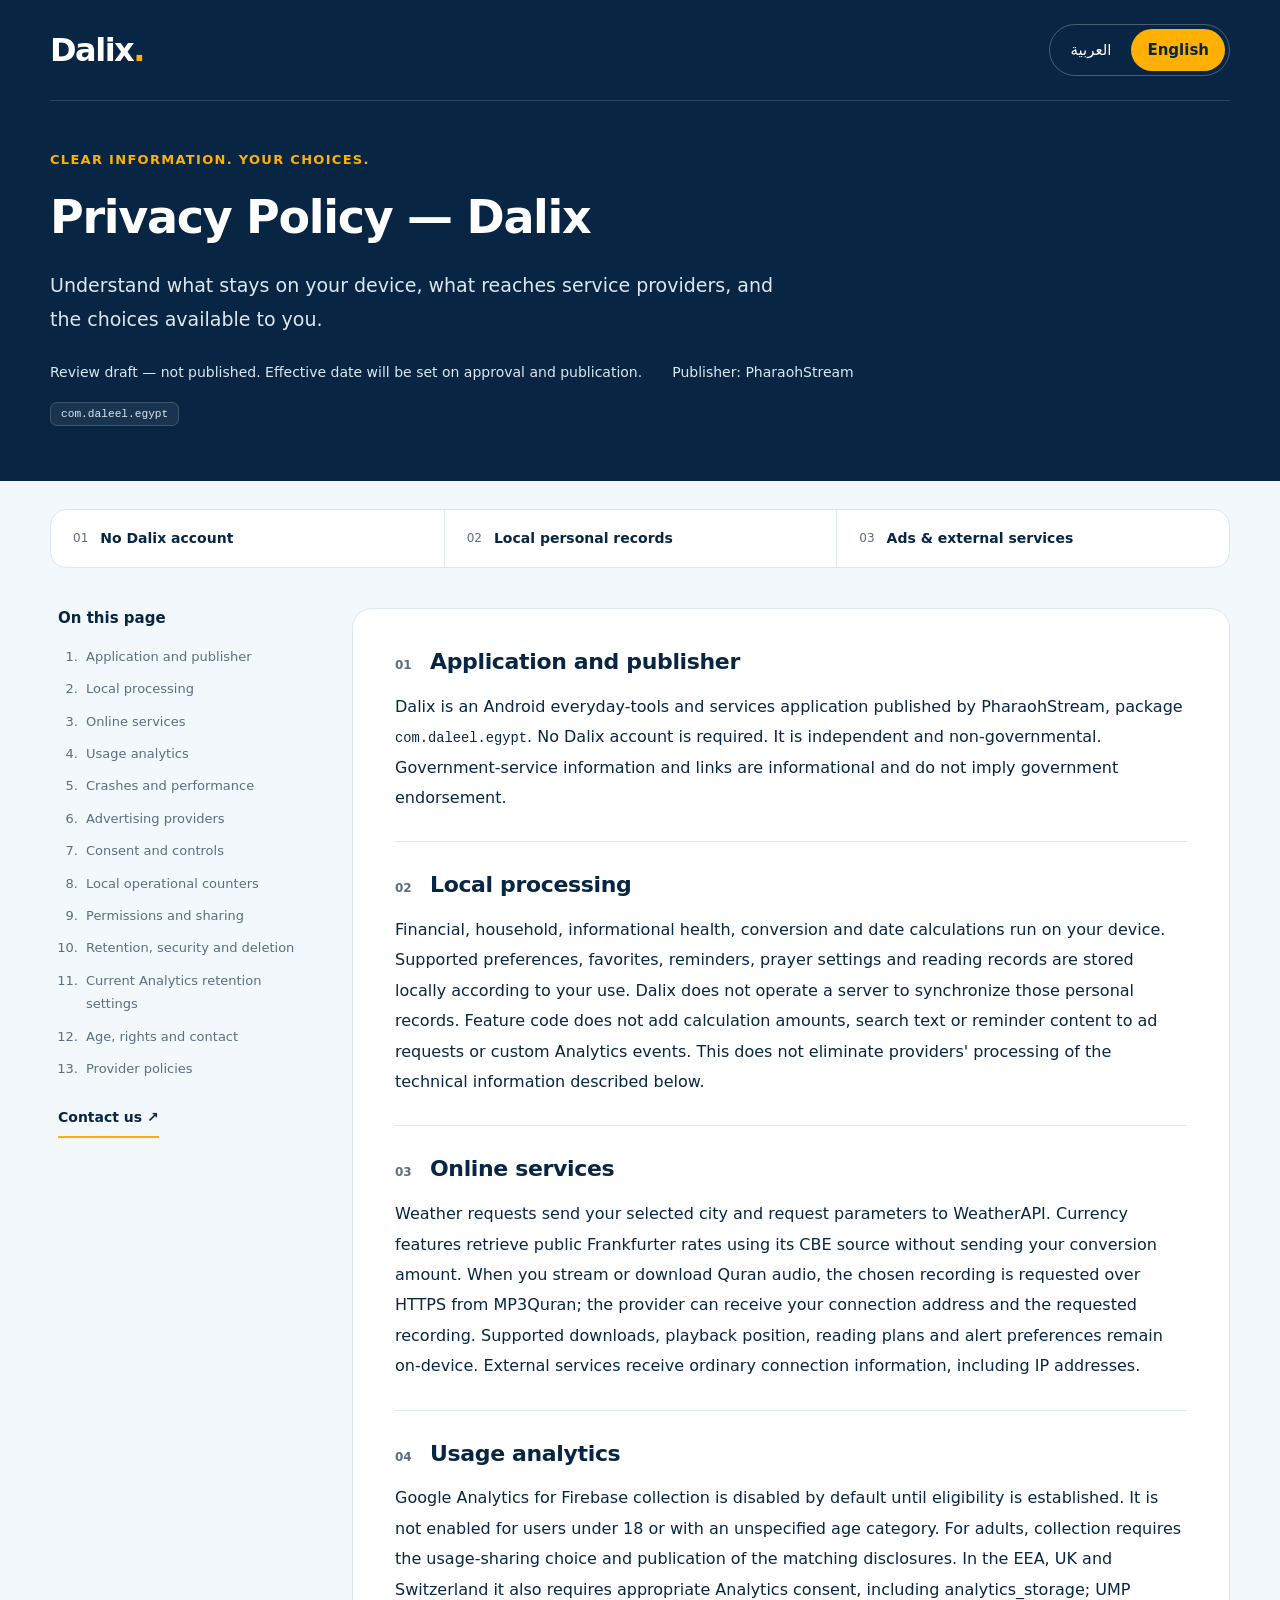
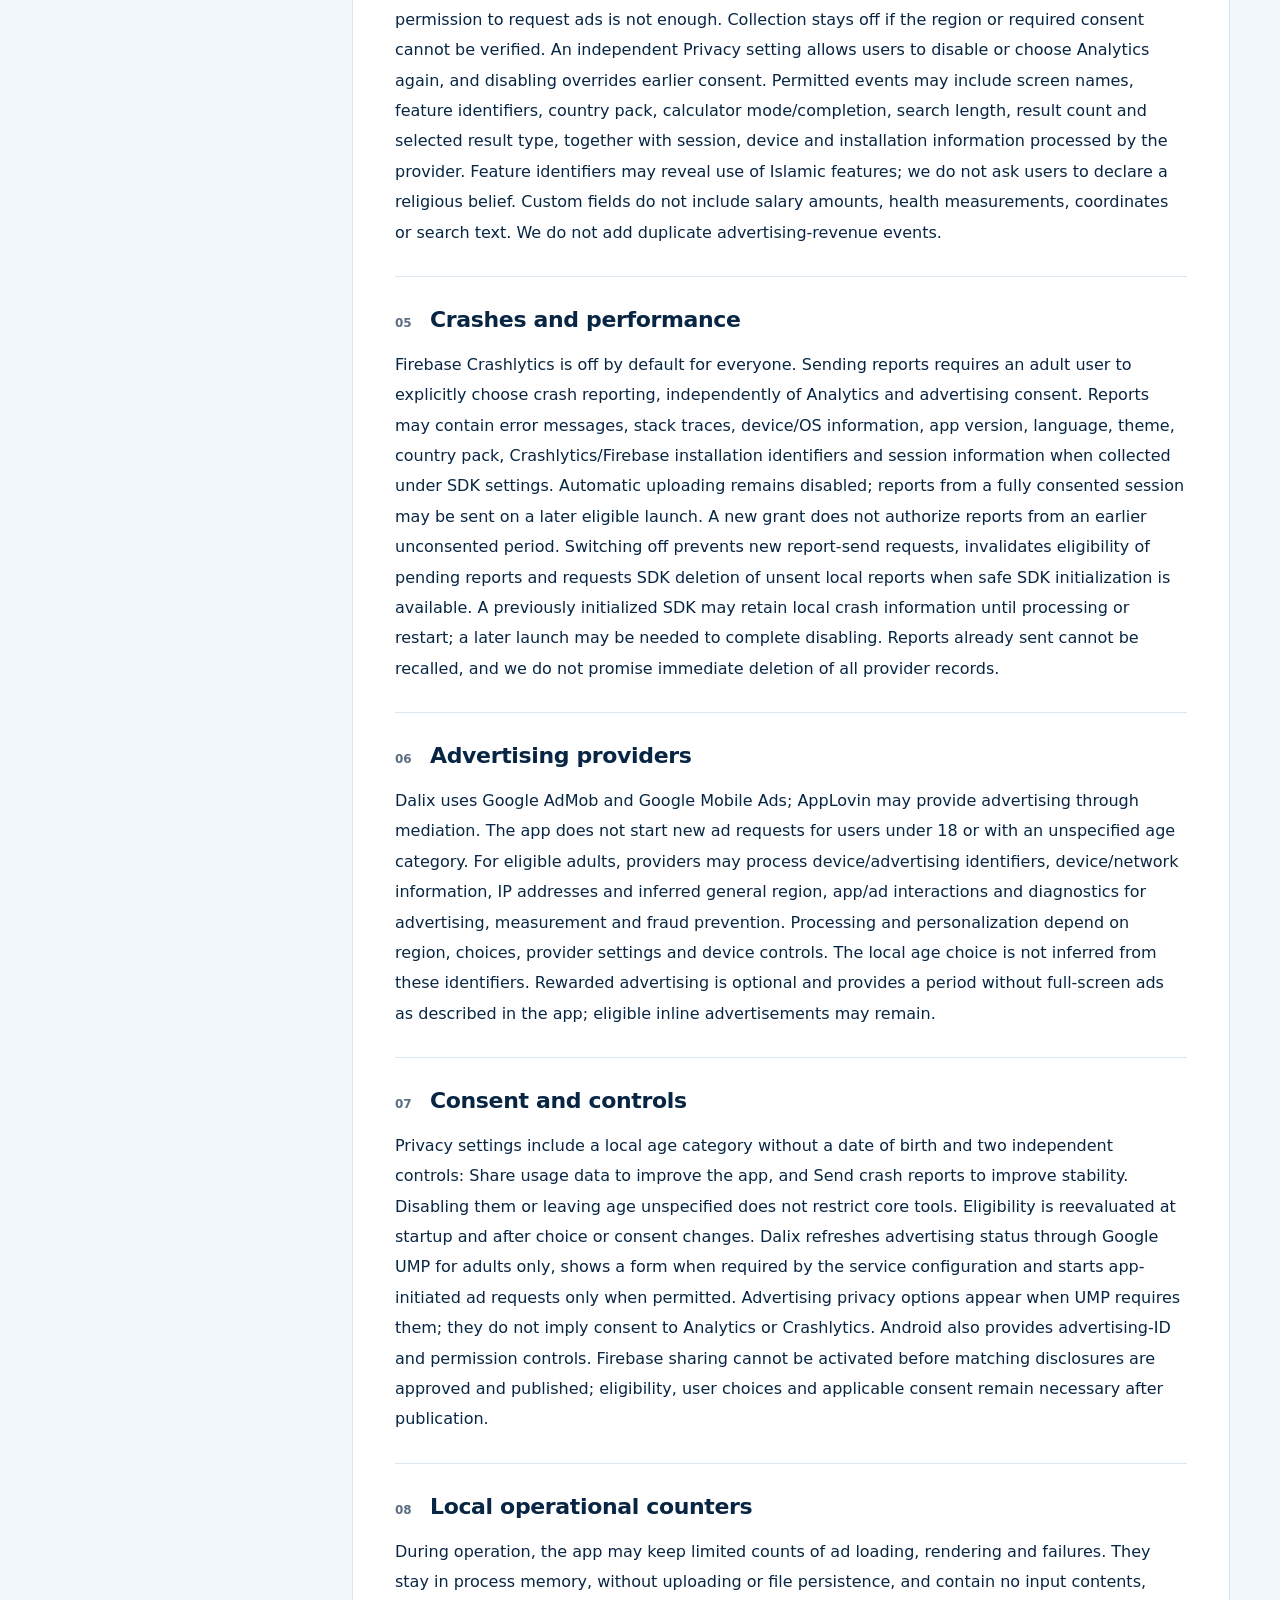
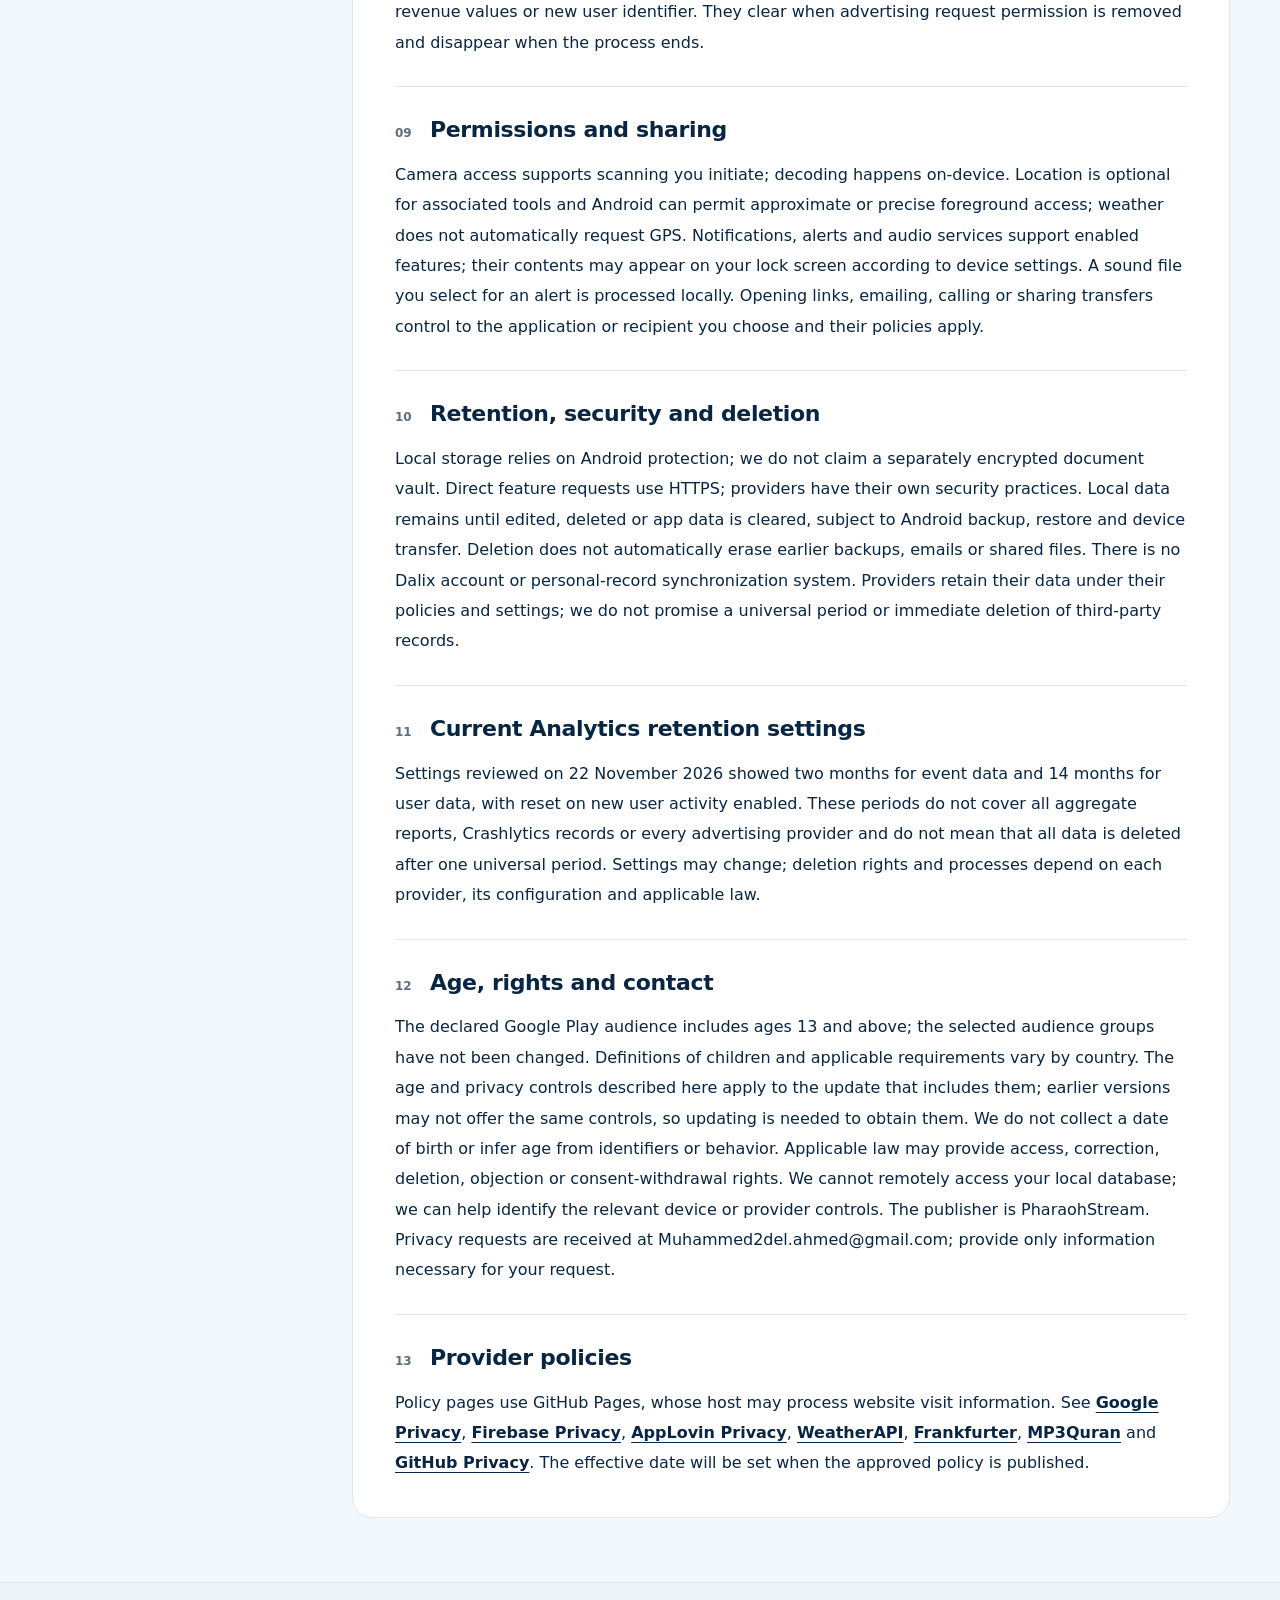
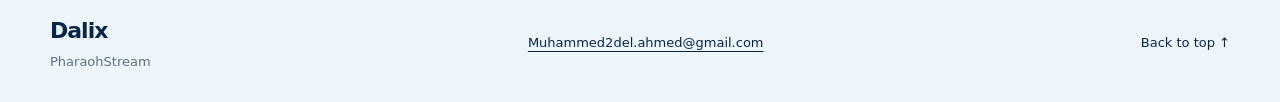
==== commit a07d8d92: "Clarify installation identifiers and publication prerequisites" ====
--- a/en/index.html
+++ b/en/index.html
@@ -8,5 +8,5 @@
 <header class="site-header"><div class="wrap header-inner"><a class="wordmark" href="../" aria-label="Dalix">Dalix<span aria-hidden="true">.</span></a><nav class="language" aria-label="Language"><a href="../" lang="ar" dir="rtl" >العربية</a><a href="./" lang="en" dir="ltr" aria-current="page">English</a></nav></div></header>
 <div class="hero"><div class="wrap"><p class="eyebrow">CLEAR INFORMATION. YOUR CHOICES.</p><h1>Privacy Policy — Dalix</h1><p class="lede">Understand what stays on your device, what reaches service providers, and the choices available to you.</p><div class="hero-meta"><span>Review draft — not published. Effective date will be set on approval and publication.</span><span>Publisher: <bdi>PharaohStream</bdi></span></div><div class="package"><code>com.daleel.egypt</code></div></div></div>
 <div class="wrap summaries"><span><i aria-hidden="true">01</i>No Dalix account</span><span><i aria-hidden="true">02</i>Local personal records</span><span><i aria-hidden="true">03</i>Ads & external services</span></div>
-<div class="wrap layout"><aside><nav class="desktop-toc" aria-label="On this page"><h2>On this page</h2><ol><li><a href="#section-01">Application and publisher</a></li><li><a href="#section-02">Local processing</a></li><li><a href="#section-03">Online services</a></li><li><a href="#section-04">Usage analytics</a></li><li><a href="#section-05">Crashes and performance</a></li><li><a href="#section-06">Advertising providers</a></li><li><a href="#section-07">Consent and controls</a></li><li><a href="#section-08">Local operational counters</a></li><li><a href="#section-09">Permissions and sharing</a></li><li><a href="#section-10">Retention, security and deletion</a></li><li><a href="#section-11">Current Analytics retention settings</a></li><li><a href="#section-12">Age, rights and contact</a></li><li><a href="#section-13">Provider policies</a></li></ol><a class="toc-contact" href="mailto:Muhammed2del.ahmed@gmail.com">Contact us ↗</a></nav><details class="mobile-toc"><summary>On this page</summary><nav aria-label="On this page"><ol><li><a href="#section-01">Application and publisher</a></li><li><a href="#section-02">Local processing</a></li><li><a href="#section-03">Online services</a></li><li><a href="#section-04">Usage analytics</a></li><li><a href="#section-05">Crashes and performance</a></li><li><a href="#section-06">Advertising providers</a></li><li><a href="#section-07">Consent and controls</a></li><li><a href="#section-08">Local operational counters</a></li><li><a href="#section-09">Permissions and sharing</a></li><li><a href="#section-10">Retention, security and deletion</a></li><li><a href="#section-11">Current Analytics retention settings</a></li><li><a href="#section-12">Age, rights and contact</a></li><li><a href="#section-13">Provider policies</a></li></ol></nav></details></aside><main id="policy" tabindex="-1"><section id="section-01" aria-labelledby="heading-01"><h2 id="heading-01"><span class="ordinal" aria-hidden="true">01</span>Application and publisher</h2><p>Dalix is an Android everyday-tools and services application published by PharaohStream, package <code>com.daleel.egypt</code>. No Dalix account is required. It is independent and non-governmental. Government-service information and links are informational and do not imply government endorsement.</p></section><section id="section-02" aria-labelledby="heading-02"><h2 id="heading-02"><span class="ordinal" aria-hidden="true">02</span>Local processing</h2><p>Financial, household, informational health, conversion and date calculations run on your device. Supported preferences, favorites, reminders, prayer settings and reading records are stored locally according to your use. Dalix does not operate a server to synchronize those personal records. Feature code does not add calculation amounts, search text or reminder content to ad requests or custom Analytics events. This does not eliminate providers&#x27; processing of the technical information described below.</p></section><section id="section-03" aria-labelledby="heading-03"><h2 id="heading-03"><span class="ordinal" aria-hidden="true">03</span>Online services</h2><p>Weather requests send your selected city and request parameters to WeatherAPI. Currency features retrieve public Frankfurter rates using its CBE source without sending your conversion amount. When you stream or download Quran audio, the chosen recording is requested over HTTPS from MP3Quran; the provider can receive your connection address and the requested recording. Supported downloads, playback position, reading plans and alert preferences remain on-device. External services receive ordinary connection information, including IP addresses.</p></section><section id="section-04" aria-labelledby="heading-04"><h2 id="heading-04"><span class="ordinal" aria-hidden="true">04</span>Usage analytics</h2><p>Google Analytics for Firebase collection is disabled by default until eligibility is established. It is not enabled for users under 18 or with an unspecified age category. For adults, collection requires the usage-sharing choice and publication of the matching disclosures. In the EEA, UK and Switzerland it also requires appropriate Analytics consent, including analytics_storage; UMP permission to request ads is not enough. Collection stays off if the region or required consent cannot be verified. An independent Privacy setting allows users to disable or choose Analytics again, and disabling overrides earlier consent. Permitted events may include screen names, feature identifiers, country pack, calculator mode/completion, search length, result count and selected result type, together with session, device and installation information processed by the provider. Feature identifiers may reveal use of Islamic features; we do not ask users to declare a religious belief. Custom fields do not include salary amounts, health measurements, coordinates or search text. We do not add duplicate advertising-revenue events.</p></section><section id="section-05" aria-labelledby="heading-05"><h2 id="heading-05"><span class="ordinal" aria-hidden="true">05</span>Crashes and performance</h2><p>Firebase Crashlytics is off by default for everyone. Sending reports requires an adult user to explicitly choose crash reporting, independently of Analytics and advertising consent. Reports may contain error messages, stack traces, device/OS information, app version, language, theme and country pack. Automatic uploading remains disabled; reports from a fully consented session may be sent on a later eligible launch. A new grant does not authorize reports from an earlier unconsented period. Switching off prevents new report-send requests, invalidates eligibility of pending reports and requests SDK deletion of unsent local reports when safe SDK initialization is available. A previously initialized SDK may retain local crash information until processing or restart; a later launch may be needed to complete disabling. Reports already sent cannot be recalled, and we do not promise immediate deletion of all provider records.</p></section><section id="section-06" aria-labelledby="heading-06"><h2 id="heading-06"><span class="ordinal" aria-hidden="true">06</span>Advertising providers</h2><p>Dalix uses Google AdMob and Google Mobile Ads; AppLovin may provide advertising through mediation. The app does not start new ad requests for users under 18 or with an unspecified age category. For eligible adults, providers may process device/advertising identifiers, device/network information, IP addresses and inferred general region, app/ad interactions and diagnostics for advertising, measurement and fraud prevention. Processing and personalization depend on region, choices, provider settings and device controls. The local age choice is not inferred from these identifiers. Rewarded advertising is optional and provides a period without full-screen ads as described in the app; eligible inline advertisements may remain.</p></section><section id="section-07" aria-labelledby="heading-07"><h2 id="heading-07"><span class="ordinal" aria-hidden="true">07</span>Consent and controls</h2><p>Privacy settings include a local age category without a date of birth and two independent controls: Share usage data to improve the app, and Send crash reports to improve stability. Disabling them or leaving age unspecified does not restrict core tools. Eligibility is reevaluated at startup and after choice or consent changes. Dalix refreshes advertising status through Google UMP for adults only, shows a form when required by the service configuration and starts app-initiated ad requests only when permitted. Advertising privacy options appear when UMP requires them; they do not imply consent to Analytics or Crashlytics. Android also provides advertising-ID and permission controls. Firebase sharing remains paused in the current review build until matching disclosures are approved and published; consent alone cannot override that gate.</p></section><section id="section-08" aria-labelledby="heading-08"><h2 id="heading-08"><span class="ordinal" aria-hidden="true">08</span>Local operational counters</h2><p>During operation, the app may keep limited counts of ad loading, rendering and failures. They stay in process memory, without uploading or file persistence, and contain no input contents, revenue values or new user identifier. They clear when advertising request permission is removed and disappear when the process ends.</p></section><section id="section-09" aria-labelledby="heading-09"><h2 id="heading-09"><span class="ordinal" aria-hidden="true">09</span>Permissions and sharing</h2><p>Camera access supports scanning you initiate; decoding happens on-device. Location is optional for associated tools and Android can permit approximate or precise foreground access; weather does not automatically request GPS. Notifications, alerts and audio services support enabled features; their contents may appear on your lock screen according to device settings. A sound file you select for an alert is processed locally. Opening links, emailing, calling or sharing transfers control to the application or recipient you choose and their policies apply.</p></section><section id="section-10" aria-labelledby="heading-10"><h2 id="heading-10"><span class="ordinal" aria-hidden="true">10</span>Retention, security and deletion</h2><p>Local storage relies on Android protection; we do not claim a separately encrypted document vault. Direct feature requests use HTTPS; providers have their own security practices. Local data remains until edited, deleted or app data is cleared, subject to Android backup, restore and device transfer. Deletion does not automatically erase earlier backups, emails or shared files. There is no Dalix account or personal-record synchronization system. Providers retain their data under their policies and settings; we do not promise a universal period or immediate deletion of third-party records.</p></section><section id="section-11" aria-labelledby="heading-11"><h2 id="heading-11"><span class="ordinal" aria-hidden="true">11</span>Current Analytics retention settings</h2><p>Settings reviewed on 22 November 2026 showed two months for event data and 14 months for user data, with reset on new user activity enabled. These periods do not cover all aggregate reports, Crashlytics records or every advertising provider and do not mean that all data is deleted after one universal period. Settings may change; deletion rights and processes depend on each provider, its configuration and applicable law.</p></section><section id="section-12" aria-labelledby="heading-12"><h2 id="heading-12"><span class="ordinal" aria-hidden="true">12</span>Age, rights and contact</h2><p>The declared Google Play audience includes ages 13 and above; the selected audience groups have not been changed. Definitions of children and applicable requirements vary by country. The age and privacy controls described here apply to the update that includes them; earlier versions may not offer the same controls, so updating is needed to obtain them. We do not collect a date of birth or infer age from identifiers or behavior. Applicable law may provide access, correction, deletion, objection or consent-withdrawal rights. We cannot remotely access your local database; we can help identify the relevant device or provider controls. The publisher is PharaohStream. Privacy requests are received at Muhammed2del.ahmed@gmail.com; provide only information necessary for your request.</p></section><section id="section-13" aria-labelledby="heading-13"><h2 id="heading-13"><span class="ordinal" aria-hidden="true">13</span>Provider policies</h2><p>Policy pages use GitHub Pages, whose host may process website visit information. See <a href="https://policies.google.com/privacy">Google Privacy</a>, <a href="https://firebase.google.com/support/privacy">Firebase Privacy</a>, <a href="https://legal.applovin.com/privacy/">AppLovin Privacy</a>, <a href="https://www.weatherapi.com/privacy">WeatherAPI</a>, <a href="https://frankfurter.dev/">Frankfurter</a>, <a href="https://mp3quran.net/eng/privacy">MP3Quran</a> and <a href="https://docs.github.com/en/site-policy/privacy-policies/github-general-privacy-statement">GitHub Privacy</a>. The effective date will be set when the approved policy is published.</p></section></main></div>
+<div class="wrap layout"><aside><nav class="desktop-toc" aria-label="On this page"><h2>On this page</h2><ol><li><a href="#section-01">Application and publisher</a></li><li><a href="#section-02">Local processing</a></li><li><a href="#section-03">Online services</a></li><li><a href="#section-04">Usage analytics</a></li><li><a href="#section-05">Crashes and performance</a></li><li><a href="#section-06">Advertising providers</a></li><li><a href="#section-07">Consent and controls</a></li><li><a href="#section-08">Local operational counters</a></li><li><a href="#section-09">Permissions and sharing</a></li><li><a href="#section-10">Retention, security and deletion</a></li><li><a href="#section-11">Current Analytics retention settings</a></li><li><a href="#section-12">Age, rights and contact</a></li><li><a href="#section-13">Provider policies</a></li></ol><a class="toc-contact" href="mailto:Muhammed2del.ahmed@gmail.com">Contact us ↗</a></nav><details class="mobile-toc"><summary>On this page</summary><nav aria-label="On this page"><ol><li><a href="#section-01">Application and publisher</a></li><li><a href="#section-02">Local processing</a></li><li><a href="#section-03">Online services</a></li><li><a href="#section-04">Usage analytics</a></li><li><a href="#section-05">Crashes and performance</a></li><li><a href="#section-06">Advertising providers</a></li><li><a href="#section-07">Consent and controls</a></li><li><a href="#section-08">Local operational counters</a></li><li><a href="#section-09">Permissions and sharing</a></li><li><a href="#section-10">Retention, security and deletion</a></li><li><a href="#section-11">Current Analytics retention settings</a></li><li><a href="#section-12">Age, rights and contact</a></li><li><a href="#section-13">Provider policies</a></li></ol></nav></details></aside><main id="policy" tabindex="-1"><section id="section-01" aria-labelledby="heading-01"><h2 id="heading-01"><span class="ordinal" aria-hidden="true">01</span>Application and publisher</h2><p>Dalix is an Android everyday-tools and services application published by PharaohStream, package <code>com.daleel.egypt</code>. No Dalix account is required. It is independent and non-governmental. Government-service information and links are informational and do not imply government endorsement.</p></section><section id="section-02" aria-labelledby="heading-02"><h2 id="heading-02"><span class="ordinal" aria-hidden="true">02</span>Local processing</h2><p>Financial, household, informational health, conversion and date calculations run on your device. Supported preferences, favorites, reminders, prayer settings and reading records are stored locally according to your use. Dalix does not operate a server to synchronize those personal records. Feature code does not add calculation amounts, search text or reminder content to ad requests or custom Analytics events. This does not eliminate providers&#x27; processing of the technical information described below.</p></section><section id="section-03" aria-labelledby="heading-03"><h2 id="heading-03"><span class="ordinal" aria-hidden="true">03</span>Online services</h2><p>Weather requests send your selected city and request parameters to WeatherAPI. Currency features retrieve public Frankfurter rates using its CBE source without sending your conversion amount. When you stream or download Quran audio, the chosen recording is requested over HTTPS from MP3Quran; the provider can receive your connection address and the requested recording. Supported downloads, playback position, reading plans and alert preferences remain on-device. External services receive ordinary connection information, including IP addresses.</p></section><section id="section-04" aria-labelledby="heading-04"><h2 id="heading-04"><span class="ordinal" aria-hidden="true">04</span>Usage analytics</h2><p>Google Analytics for Firebase collection is disabled by default until eligibility is established. It is not enabled for users under 18 or with an unspecified age category. For adults, collection requires the usage-sharing choice and publication of the matching disclosures. In the EEA, UK and Switzerland it also requires appropriate Analytics consent, including analytics_storage; UMP permission to request ads is not enough. Collection stays off if the region or required consent cannot be verified. An independent Privacy setting allows users to disable or choose Analytics again, and disabling overrides earlier consent. Permitted events may include screen names, feature identifiers, country pack, calculator mode/completion, search length, result count and selected result type, together with session, device and installation information processed by the provider. Feature identifiers may reveal use of Islamic features; we do not ask users to declare a religious belief. Custom fields do not include salary amounts, health measurements, coordinates or search text. We do not add duplicate advertising-revenue events.</p></section><section id="section-05" aria-labelledby="heading-05"><h2 id="heading-05"><span class="ordinal" aria-hidden="true">05</span>Crashes and performance</h2><p>Firebase Crashlytics is off by default for everyone. Sending reports requires an adult user to explicitly choose crash reporting, independently of Analytics and advertising consent. Reports may contain error messages, stack traces, device/OS information, app version, language, theme, country pack, Crashlytics/Firebase installation identifiers and session information when collected under SDK settings. Automatic uploading remains disabled; reports from a fully consented session may be sent on a later eligible launch. A new grant does not authorize reports from an earlier unconsented period. Switching off prevents new report-send requests, invalidates eligibility of pending reports and requests SDK deletion of unsent local reports when safe SDK initialization is available. A previously initialized SDK may retain local crash information until processing or restart; a later launch may be needed to complete disabling. Reports already sent cannot be recalled, and we do not promise immediate deletion of all provider records.</p></section><section id="section-06" aria-labelledby="heading-06"><h2 id="heading-06"><span class="ordinal" aria-hidden="true">06</span>Advertising providers</h2><p>Dalix uses Google AdMob and Google Mobile Ads; AppLovin may provide advertising through mediation. The app does not start new ad requests for users under 18 or with an unspecified age category. For eligible adults, providers may process device/advertising identifiers, device/network information, IP addresses and inferred general region, app/ad interactions and diagnostics for advertising, measurement and fraud prevention. Processing and personalization depend on region, choices, provider settings and device controls. The local age choice is not inferred from these identifiers. Rewarded advertising is optional and provides a period without full-screen ads as described in the app; eligible inline advertisements may remain.</p></section><section id="section-07" aria-labelledby="heading-07"><h2 id="heading-07"><span class="ordinal" aria-hidden="true">07</span>Consent and controls</h2><p>Privacy settings include a local age category without a date of birth and two independent controls: Share usage data to improve the app, and Send crash reports to improve stability. Disabling them or leaving age unspecified does not restrict core tools. Eligibility is reevaluated at startup and after choice or consent changes. Dalix refreshes advertising status through Google UMP for adults only, shows a form when required by the service configuration and starts app-initiated ad requests only when permitted. Advertising privacy options appear when UMP requires them; they do not imply consent to Analytics or Crashlytics. Android also provides advertising-ID and permission controls. Firebase sharing cannot be activated before matching disclosures are approved and published; eligibility, user choices and applicable consent remain necessary after publication.</p></section><section id="section-08" aria-labelledby="heading-08"><h2 id="heading-08"><span class="ordinal" aria-hidden="true">08</span>Local operational counters</h2><p>During operation, the app may keep limited counts of ad loading, rendering and failures. They stay in process memory, without uploading or file persistence, and contain no input contents, revenue values or new user identifier. They clear when advertising request permission is removed and disappear when the process ends.</p></section><section id="section-09" aria-labelledby="heading-09"><h2 id="heading-09"><span class="ordinal" aria-hidden="true">09</span>Permissions and sharing</h2><p>Camera access supports scanning you initiate; decoding happens on-device. Location is optional for associated tools and Android can permit approximate or precise foreground access; weather does not automatically request GPS. Notifications, alerts and audio services support enabled features; their contents may appear on your lock screen according to device settings. A sound file you select for an alert is processed locally. Opening links, emailing, calling or sharing transfers control to the application or recipient you choose and their policies apply.</p></section><section id="section-10" aria-labelledby="heading-10"><h2 id="heading-10"><span class="ordinal" aria-hidden="true">10</span>Retention, security and deletion</h2><p>Local storage relies on Android protection; we do not claim a separately encrypted document vault. Direct feature requests use HTTPS; providers have their own security practices. Local data remains until edited, deleted or app data is cleared, subject to Android backup, restore and device transfer. Deletion does not automatically erase earlier backups, emails or shared files. There is no Dalix account or personal-record synchronization system. Providers retain their data under their policies and settings; we do not promise a universal period or immediate deletion of third-party records.</p></section><section id="section-11" aria-labelledby="heading-11"><h2 id="heading-11"><span class="ordinal" aria-hidden="true">11</span>Current Analytics retention settings</h2><p>Settings reviewed on 22 November 2026 showed two months for event data and 14 months for user data, with reset on new user activity enabled. These periods do not cover all aggregate reports, Crashlytics records or every advertising provider and do not mean that all data is deleted after one universal period. Settings may change; deletion rights and processes depend on each provider, its configuration and applicable law.</p></section><section id="section-12" aria-labelledby="heading-12"><h2 id="heading-12"><span class="ordinal" aria-hidden="true">12</span>Age, rights and contact</h2><p>The declared Google Play audience includes ages 13 and above; the selected audience groups have not been changed. Definitions of children and applicable requirements vary by country. The age and privacy controls described here apply to the update that includes them; earlier versions may not offer the same controls, so updating is needed to obtain them. We do not collect a date of birth or infer age from identifiers or behavior. Applicable law may provide access, correction, deletion, objection or consent-withdrawal rights. We cannot remotely access your local database; we can help identify the relevant device or provider controls. The publisher is PharaohStream. Privacy requests are received at Muhammed2del.ahmed@gmail.com; provide only information necessary for your request.</p></section><section id="section-13" aria-labelledby="heading-13"><h2 id="heading-13"><span class="ordinal" aria-hidden="true">13</span>Provider policies</h2><p>Policy pages use GitHub Pages, whose host may process website visit information. See <a href="https://policies.google.com/privacy">Google Privacy</a>, <a href="https://firebase.google.com/support/privacy">Firebase Privacy</a>, <a href="https://legal.applovin.com/privacy/">AppLovin Privacy</a>, <a href="https://www.weatherapi.com/privacy">WeatherAPI</a>, <a href="https://frankfurter.dev/">Frankfurter</a>, <a href="https://mp3quran.net/eng/privacy">MP3Quran</a> and <a href="https://docs.github.com/en/site-policy/privacy-policies/github-general-privacy-statement">GitHub Privacy</a>. The effective date will be set when the approved policy is published.</p></section></main></div>
 <footer><div class="wrap footer-inner"><div><strong>Dalix</strong><p>PharaohStream</p></div><a class="email" href="mailto:Muhammed2del.ahmed@gmail.com">Muhammed2del.ahmed@gmail.com</a><a href="#top">Back to top ↑</a></div></footer></body></html>
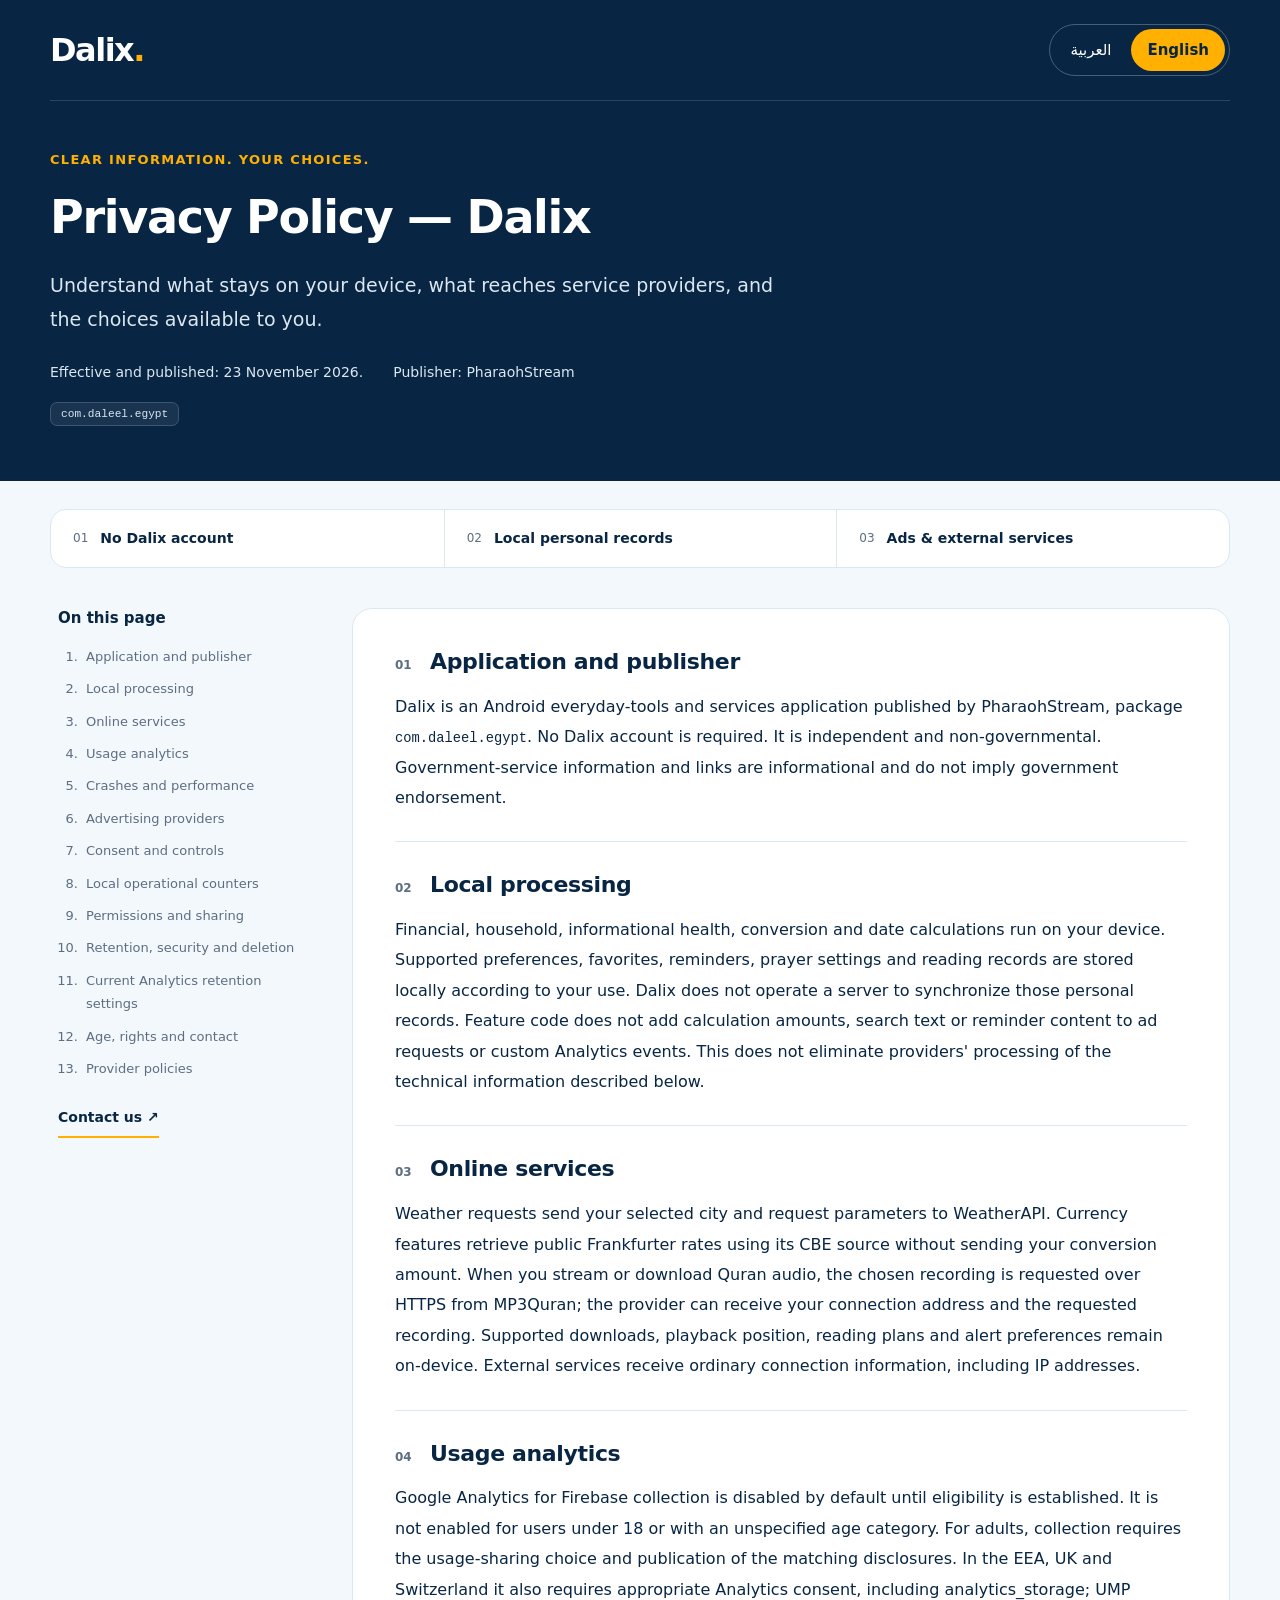
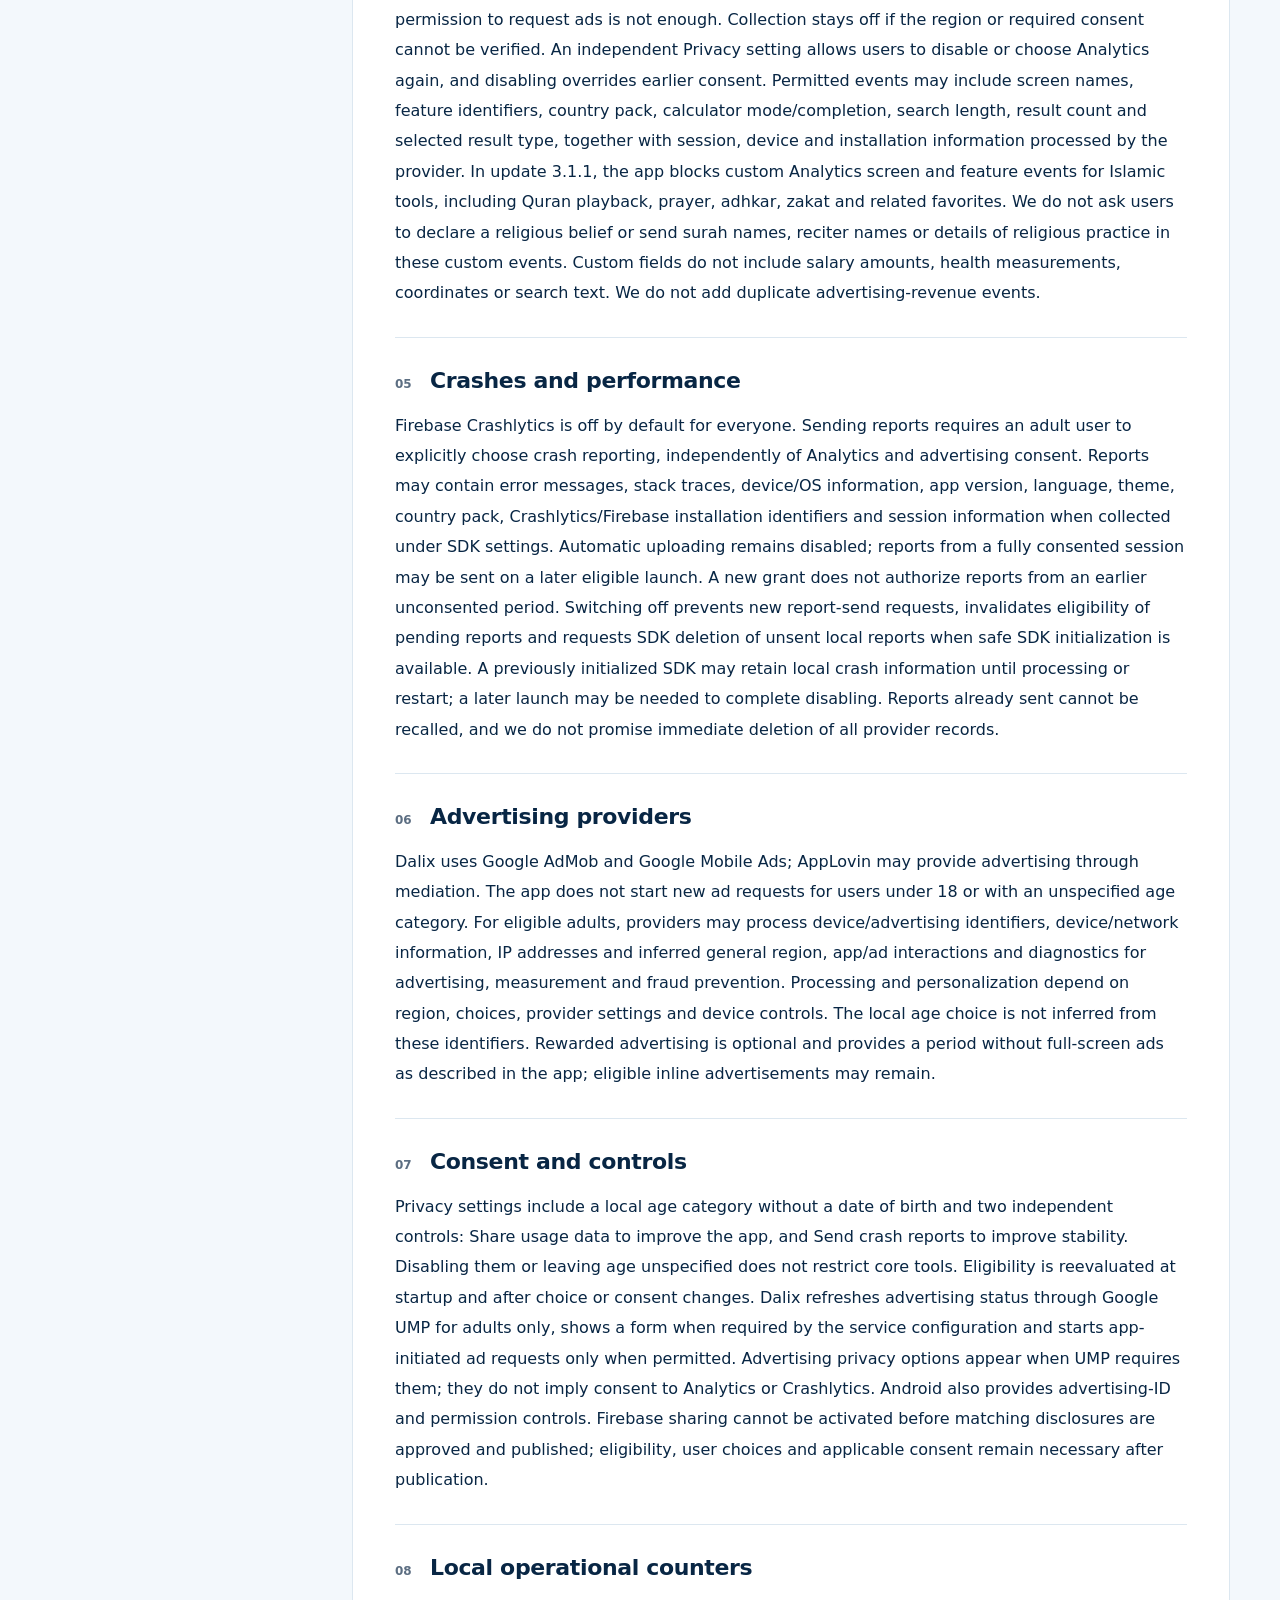
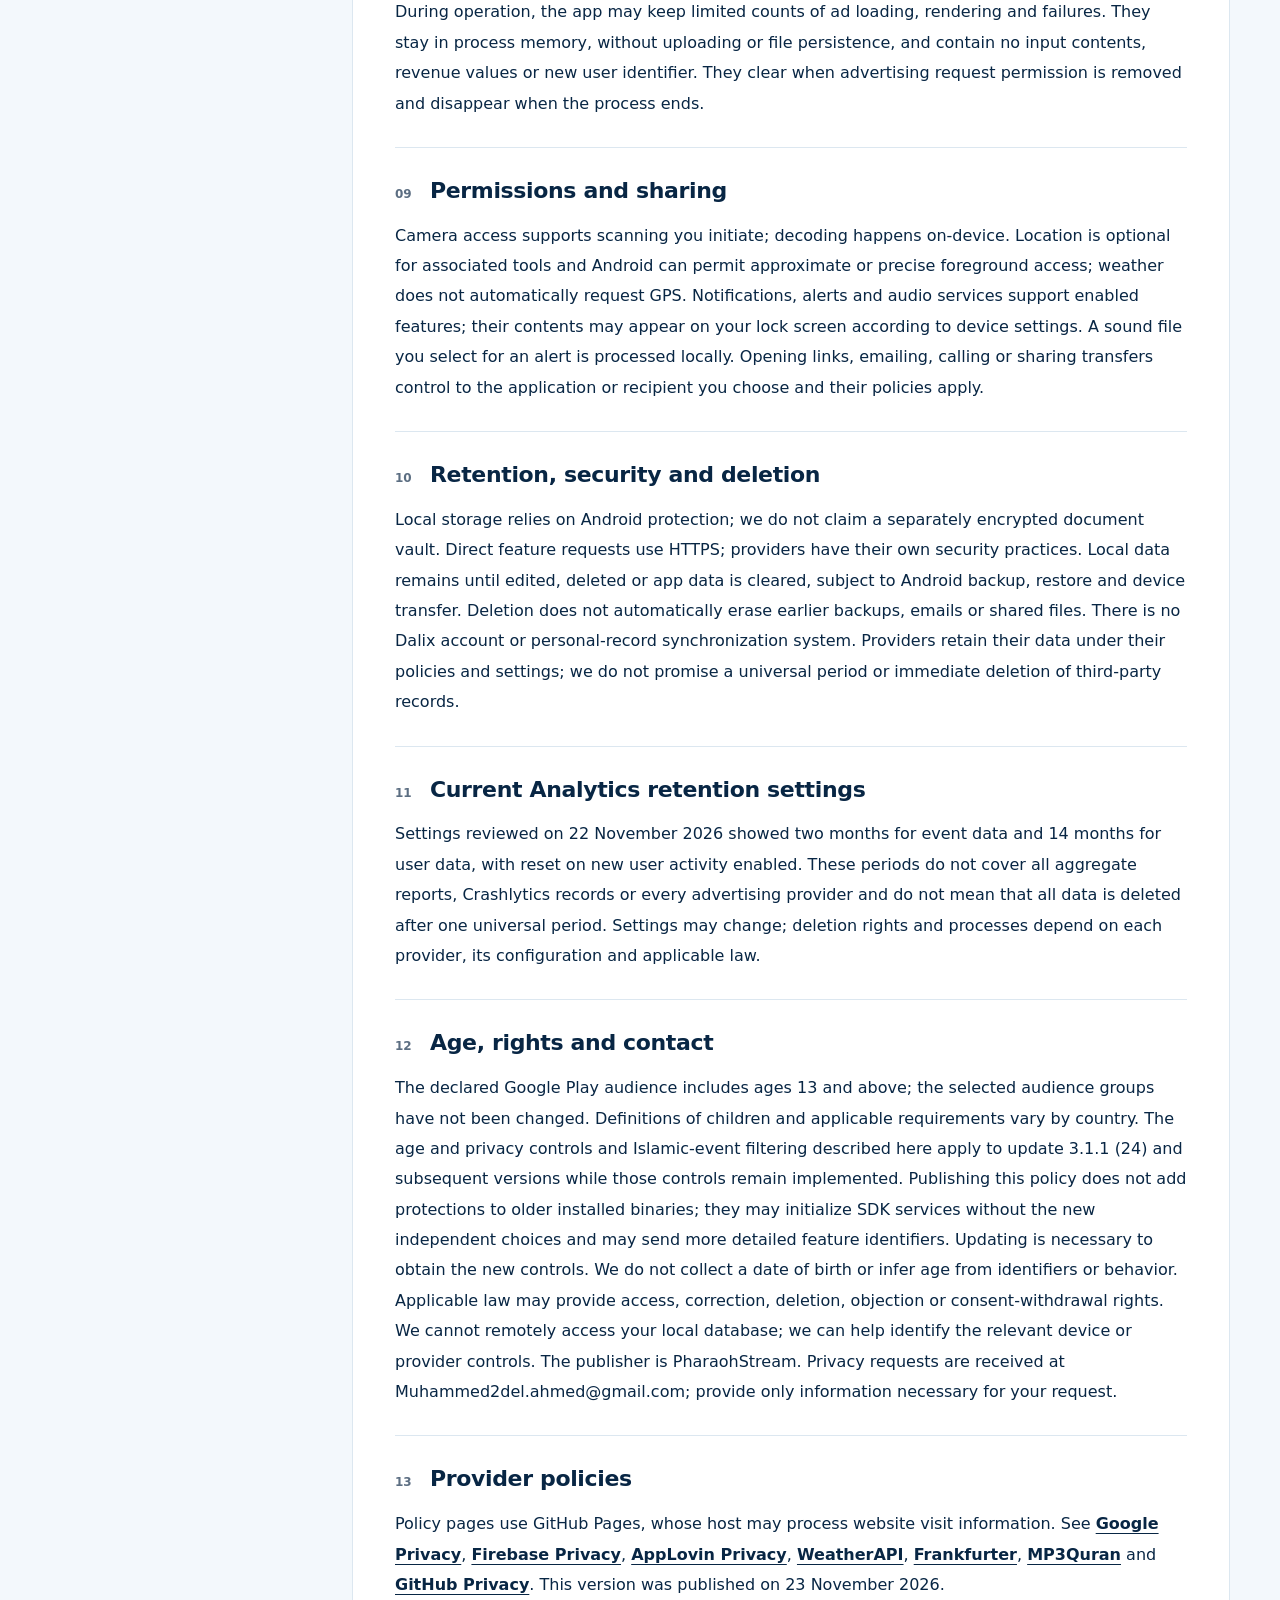
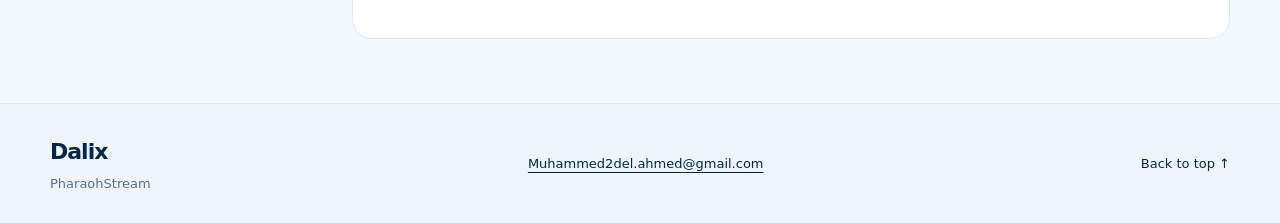
==== commit 595ce6a6: "Finalize approved English privacy policy and verified provider links" ====
--- a/en/index.html
+++ b/en/index.html
@@ -6,7 +6,7 @@
 <meta property="og:type" content="website"><meta property="og:title" content="Privacy Policy — Dalix"><meta property="og:description" content="Understand what stays on your device, what reaches service providers, and the choices available to you."><meta property="og:url" content="https://muhammed2del-jpg.github.io/dalix-privacy-policy/en/"><meta property="og:site_name" content="Dalix — PharaohStream"><meta name="twitter:card" content="summary">
 </head><body id="top"><a class="skip" href="#policy">Skip to the policy</a>
 <header class="site-header"><div class="wrap header-inner"><a class="wordmark" href="../" aria-label="Dalix">Dalix<span aria-hidden="true">.</span></a><nav class="language" aria-label="Language"><a href="../" lang="ar" dir="rtl" >العربية</a><a href="./" lang="en" dir="ltr" aria-current="page">English</a></nav></div></header>
-<div class="hero"><div class="wrap"><p class="eyebrow">CLEAR INFORMATION. YOUR CHOICES.</p><h1>Privacy Policy — Dalix</h1><p class="lede">Understand what stays on your device, what reaches service providers, and the choices available to you.</p><div class="hero-meta"><span>Review draft — not published. Effective date will be set on approval and publication.</span><span>Publisher: <bdi>PharaohStream</bdi></span></div><div class="package"><code>com.daleel.egypt</code></div></div></div>
+<div class="hero"><div class="wrap"><p class="eyebrow">CLEAR INFORMATION. YOUR CHOICES.</p><h1>Privacy Policy — Dalix</h1><p class="lede">Understand what stays on your device, what reaches service providers, and the choices available to you.</p><div class="hero-meta"><span>Effective and published: 23 November 2026.</span><span>Publisher: <bdi>PharaohStream</bdi></span></div><div class="package"><code>com.daleel.egypt</code></div></div></div>
 <div class="wrap summaries"><span><i aria-hidden="true">01</i>No Dalix account</span><span><i aria-hidden="true">02</i>Local personal records</span><span><i aria-hidden="true">03</i>Ads & external services</span></div>
-<div class="wrap layout"><aside><nav class="desktop-toc" aria-label="On this page"><h2>On this page</h2><ol><li><a href="#section-01">Application and publisher</a></li><li><a href="#section-02">Local processing</a></li><li><a href="#section-03">Online services</a></li><li><a href="#section-04">Usage analytics</a></li><li><a href="#section-05">Crashes and performance</a></li><li><a href="#section-06">Advertising providers</a></li><li><a href="#section-07">Consent and controls</a></li><li><a href="#section-08">Local operational counters</a></li><li><a href="#section-09">Permissions and sharing</a></li><li><a href="#section-10">Retention, security and deletion</a></li><li><a href="#section-11">Current Analytics retention settings</a></li><li><a href="#section-12">Age, rights and contact</a></li><li><a href="#section-13">Provider policies</a></li></ol><a class="toc-contact" href="mailto:Muhammed2del.ahmed@gmail.com">Contact us ↗</a></nav><details class="mobile-toc"><summary>On this page</summary><nav aria-label="On this page"><ol><li><a href="#section-01">Application and publisher</a></li><li><a href="#section-02">Local processing</a></li><li><a href="#section-03">Online services</a></li><li><a href="#section-04">Usage analytics</a></li><li><a href="#section-05">Crashes and performance</a></li><li><a href="#section-06">Advertising providers</a></li><li><a href="#section-07">Consent and controls</a></li><li><a href="#section-08">Local operational counters</a></li><li><a href="#section-09">Permissions and sharing</a></li><li><a href="#section-10">Retention, security and deletion</a></li><li><a href="#section-11">Current Analytics retention settings</a></li><li><a href="#section-12">Age, rights and contact</a></li><li><a href="#section-13">Provider policies</a></li></ol></nav></details></aside><main id="policy" tabindex="-1"><section id="section-01" aria-labelledby="heading-01"><h2 id="heading-01"><span class="ordinal" aria-hidden="true">01</span>Application and publisher</h2><p>Dalix is an Android everyday-tools and services application published by PharaohStream, package <code>com.daleel.egypt</code>. No Dalix account is required. It is independent and non-governmental. Government-service information and links are informational and do not imply government endorsement.</p></section><section id="section-02" aria-labelledby="heading-02"><h2 id="heading-02"><span class="ordinal" aria-hidden="true">02</span>Local processing</h2><p>Financial, household, informational health, conversion and date calculations run on your device. Supported preferences, favorites, reminders, prayer settings and reading records are stored locally according to your use. Dalix does not operate a server to synchronize those personal records. Feature code does not add calculation amounts, search text or reminder content to ad requests or custom Analytics events. This does not eliminate providers&#x27; processing of the technical information described below.</p></section><section id="section-03" aria-labelledby="heading-03"><h2 id="heading-03"><span class="ordinal" aria-hidden="true">03</span>Online services</h2><p>Weather requests send your selected city and request parameters to WeatherAPI. Currency features retrieve public Frankfurter rates using its CBE source without sending your conversion amount. When you stream or download Quran audio, the chosen recording is requested over HTTPS from MP3Quran; the provider can receive your connection address and the requested recording. Supported downloads, playback position, reading plans and alert preferences remain on-device. External services receive ordinary connection information, including IP addresses.</p></section><section id="section-04" aria-labelledby="heading-04"><h2 id="heading-04"><span class="ordinal" aria-hidden="true">04</span>Usage analytics</h2><p>Google Analytics for Firebase collection is disabled by default until eligibility is established. It is not enabled for users under 18 or with an unspecified age category. For adults, collection requires the usage-sharing choice and publication of the matching disclosures. In the EEA, UK and Switzerland it also requires appropriate Analytics consent, including analytics_storage; UMP permission to request ads is not enough. Collection stays off if the region or required consent cannot be verified. An independent Privacy setting allows users to disable or choose Analytics again, and disabling overrides earlier consent. Permitted events may include screen names, feature identifiers, country pack, calculator mode/completion, search length, result count and selected result type, together with session, device and installation information processed by the provider. Feature identifiers may reveal use of Islamic features; we do not ask users to declare a religious belief. Custom fields do not include salary amounts, health measurements, coordinates or search text. We do not add duplicate advertising-revenue events.</p></section><section id="section-05" aria-labelledby="heading-05"><h2 id="heading-05"><span class="ordinal" aria-hidden="true">05</span>Crashes and performance</h2><p>Firebase Crashlytics is off by default for everyone. Sending reports requires an adult user to explicitly choose crash reporting, independently of Analytics and advertising consent. Reports may contain error messages, stack traces, device/OS information, app version, language, theme, country pack, Crashlytics/Firebase installation identifiers and session information when collected under SDK settings. Automatic uploading remains disabled; reports from a fully consented session may be sent on a later eligible launch. A new grant does not authorize reports from an earlier unconsented period. Switching off prevents new report-send requests, invalidates eligibility of pending reports and requests SDK deletion of unsent local reports when safe SDK initialization is available. A previously initialized SDK may retain local crash information until processing or restart; a later launch may be needed to complete disabling. Reports already sent cannot be recalled, and we do not promise immediate deletion of all provider records.</p></section><section id="section-06" aria-labelledby="heading-06"><h2 id="heading-06"><span class="ordinal" aria-hidden="true">06</span>Advertising providers</h2><p>Dalix uses Google AdMob and Google Mobile Ads; AppLovin may provide advertising through mediation. The app does not start new ad requests for users under 18 or with an unspecified age category. For eligible adults, providers may process device/advertising identifiers, device/network information, IP addresses and inferred general region, app/ad interactions and diagnostics for advertising, measurement and fraud prevention. Processing and personalization depend on region, choices, provider settings and device controls. The local age choice is not inferred from these identifiers. Rewarded advertising is optional and provides a period without full-screen ads as described in the app; eligible inline advertisements may remain.</p></section><section id="section-07" aria-labelledby="heading-07"><h2 id="heading-07"><span class="ordinal" aria-hidden="true">07</span>Consent and controls</h2><p>Privacy settings include a local age category without a date of birth and two independent controls: Share usage data to improve the app, and Send crash reports to improve stability. Disabling them or leaving age unspecified does not restrict core tools. Eligibility is reevaluated at startup and after choice or consent changes. Dalix refreshes advertising status through Google UMP for adults only, shows a form when required by the service configuration and starts app-initiated ad requests only when permitted. Advertising privacy options appear when UMP requires them; they do not imply consent to Analytics or Crashlytics. Android also provides advertising-ID and permission controls. Firebase sharing cannot be activated before matching disclosures are approved and published; eligibility, user choices and applicable consent remain necessary after publication.</p></section><section id="section-08" aria-labelledby="heading-08"><h2 id="heading-08"><span class="ordinal" aria-hidden="true">08</span>Local operational counters</h2><p>During operation, the app may keep limited counts of ad loading, rendering and failures. They stay in process memory, without uploading or file persistence, and contain no input contents, revenue values or new user identifier. They clear when advertising request permission is removed and disappear when the process ends.</p></section><section id="section-09" aria-labelledby="heading-09"><h2 id="heading-09"><span class="ordinal" aria-hidden="true">09</span>Permissions and sharing</h2><p>Camera access supports scanning you initiate; decoding happens on-device. Location is optional for associated tools and Android can permit approximate or precise foreground access; weather does not automatically request GPS. Notifications, alerts and audio services support enabled features; their contents may appear on your lock screen according to device settings. A sound file you select for an alert is processed locally. Opening links, emailing, calling or sharing transfers control to the application or recipient you choose and their policies apply.</p></section><section id="section-10" aria-labelledby="heading-10"><h2 id="heading-10"><span class="ordinal" aria-hidden="true">10</span>Retention, security and deletion</h2><p>Local storage relies on Android protection; we do not claim a separately encrypted document vault. Direct feature requests use HTTPS; providers have their own security practices. Local data remains until edited, deleted or app data is cleared, subject to Android backup, restore and device transfer. Deletion does not automatically erase earlier backups, emails or shared files. There is no Dalix account or personal-record synchronization system. Providers retain their data under their policies and settings; we do not promise a universal period or immediate deletion of third-party records.</p></section><section id="section-11" aria-labelledby="heading-11"><h2 id="heading-11"><span class="ordinal" aria-hidden="true">11</span>Current Analytics retention settings</h2><p>Settings reviewed on 22 November 2026 showed two months for event data and 14 months for user data, with reset on new user activity enabled. These periods do not cover all aggregate reports, Crashlytics records or every advertising provider and do not mean that all data is deleted after one universal period. Settings may change; deletion rights and processes depend on each provider, its configuration and applicable law.</p></section><section id="section-12" aria-labelledby="heading-12"><h2 id="heading-12"><span class="ordinal" aria-hidden="true">12</span>Age, rights and contact</h2><p>The declared Google Play audience includes ages 13 and above; the selected audience groups have not been changed. Definitions of children and applicable requirements vary by country. The age and privacy controls described here apply to the update that includes them; earlier versions may not offer the same controls, so updating is needed to obtain them. We do not collect a date of birth or infer age from identifiers or behavior. Applicable law may provide access, correction, deletion, objection or consent-withdrawal rights. We cannot remotely access your local database; we can help identify the relevant device or provider controls. The publisher is PharaohStream. Privacy requests are received at Muhammed2del.ahmed@gmail.com; provide only information necessary for your request.</p></section><section id="section-13" aria-labelledby="heading-13"><h2 id="heading-13"><span class="ordinal" aria-hidden="true">13</span>Provider policies</h2><p>Policy pages use GitHub Pages, whose host may process website visit information. See <a href="https://policies.google.com/privacy">Google Privacy</a>, <a href="https://firebase.google.com/support/privacy">Firebase Privacy</a>, <a href="https://legal.applovin.com/privacy/">AppLovin Privacy</a>, <a href="https://www.weatherapi.com/privacy">WeatherAPI</a>, <a href="https://frankfurter.dev/">Frankfurter</a>, <a href="https://mp3quran.net/eng/privacy">MP3Quran</a> and <a href="https://docs.github.com/en/site-policy/privacy-policies/github-general-privacy-statement">GitHub Privacy</a>. The effective date will be set when the approved policy is published.</p></section></main></div>
+<div class="wrap layout"><aside><nav class="desktop-toc" aria-label="On this page"><h2>On this page</h2><ol><li><a href="#section-01">Application and publisher</a></li><li><a href="#section-02">Local processing</a></li><li><a href="#section-03">Online services</a></li><li><a href="#section-04">Usage analytics</a></li><li><a href="#section-05">Crashes and performance</a></li><li><a href="#section-06">Advertising providers</a></li><li><a href="#section-07">Consent and controls</a></li><li><a href="#section-08">Local operational counters</a></li><li><a href="#section-09">Permissions and sharing</a></li><li><a href="#section-10">Retention, security and deletion</a></li><li><a href="#section-11">Current Analytics retention settings</a></li><li><a href="#section-12">Age, rights and contact</a></li><li><a href="#section-13">Provider policies</a></li></ol><a class="toc-contact" href="mailto:Muhammed2del.ahmed@gmail.com">Contact us ↗</a></nav><details class="mobile-toc"><summary>On this page</summary><nav aria-label="On this page"><ol><li><a href="#section-01">Application and publisher</a></li><li><a href="#section-02">Local processing</a></li><li><a href="#section-03">Online services</a></li><li><a href="#section-04">Usage analytics</a></li><li><a href="#section-05">Crashes and performance</a></li><li><a href="#section-06">Advertising providers</a></li><li><a href="#section-07">Consent and controls</a></li><li><a href="#section-08">Local operational counters</a></li><li><a href="#section-09">Permissions and sharing</a></li><li><a href="#section-10">Retention, security and deletion</a></li><li><a href="#section-11">Current Analytics retention settings</a></li><li><a href="#section-12">Age, rights and contact</a></li><li><a href="#section-13">Provider policies</a></li></ol></nav></details></aside><main id="policy" tabindex="-1"><section id="section-01" aria-labelledby="heading-01"><h2 id="heading-01"><span class="ordinal" aria-hidden="true">01</span>Application and publisher</h2><p>Dalix is an Android everyday-tools and services application published by PharaohStream, package <code>com.daleel.egypt</code>. No Dalix account is required. It is independent and non-governmental. Government-service information and links are informational and do not imply government endorsement.</p></section><section id="section-02" aria-labelledby="heading-02"><h2 id="heading-02"><span class="ordinal" aria-hidden="true">02</span>Local processing</h2><p>Financial, household, informational health, conversion and date calculations run on your device. Supported preferences, favorites, reminders, prayer settings and reading records are stored locally according to your use. Dalix does not operate a server to synchronize those personal records. Feature code does not add calculation amounts, search text or reminder content to ad requests or custom Analytics events. This does not eliminate providers&#x27; processing of the technical information described below.</p></section><section id="section-03" aria-labelledby="heading-03"><h2 id="heading-03"><span class="ordinal" aria-hidden="true">03</span>Online services</h2><p>Weather requests send your selected city and request parameters to WeatherAPI. Currency features retrieve public Frankfurter rates using its CBE source without sending your conversion amount. When you stream or download Quran audio, the chosen recording is requested over HTTPS from MP3Quran; the provider can receive your connection address and the requested recording. Supported downloads, playback position, reading plans and alert preferences remain on-device. External services receive ordinary connection information, including IP addresses.</p></section><section id="section-04" aria-labelledby="heading-04"><h2 id="heading-04"><span class="ordinal" aria-hidden="true">04</span>Usage analytics</h2><p>Google Analytics for Firebase collection is disabled by default until eligibility is established. It is not enabled for users under 18 or with an unspecified age category. For adults, collection requires the usage-sharing choice and publication of the matching disclosures. In the EEA, UK and Switzerland it also requires appropriate Analytics consent, including analytics_storage; UMP permission to request ads is not enough. Collection stays off if the region or required consent cannot be verified. An independent Privacy setting allows users to disable or choose Analytics again, and disabling overrides earlier consent. Permitted events may include screen names, feature identifiers, country pack, calculator mode/completion, search length, result count and selected result type, together with session, device and installation information processed by the provider. In update 3.1.1, the app blocks custom Analytics screen and feature events for Islamic tools, including Quran playback, prayer, adhkar, zakat and related favorites. We do not ask users to declare a religious belief or send surah names, reciter names or details of religious practice in these custom events. Custom fields do not include salary amounts, health measurements, coordinates or search text. We do not add duplicate advertising-revenue events.</p></section><section id="section-05" aria-labelledby="heading-05"><h2 id="heading-05"><span class="ordinal" aria-hidden="true">05</span>Crashes and performance</h2><p>Firebase Crashlytics is off by default for everyone. Sending reports requires an adult user to explicitly choose crash reporting, independently of Analytics and advertising consent. Reports may contain error messages, stack traces, device/OS information, app version, language, theme, country pack, Crashlytics/Firebase installation identifiers and session information when collected under SDK settings. Automatic uploading remains disabled; reports from a fully consented session may be sent on a later eligible launch. A new grant does not authorize reports from an earlier unconsented period. Switching off prevents new report-send requests, invalidates eligibility of pending reports and requests SDK deletion of unsent local reports when safe SDK initialization is available. A previously initialized SDK may retain local crash information until processing or restart; a later launch may be needed to complete disabling. Reports already sent cannot be recalled, and we do not promise immediate deletion of all provider records.</p></section><section id="section-06" aria-labelledby="heading-06"><h2 id="heading-06"><span class="ordinal" aria-hidden="true">06</span>Advertising providers</h2><p>Dalix uses Google AdMob and Google Mobile Ads; AppLovin may provide advertising through mediation. The app does not start new ad requests for users under 18 or with an unspecified age category. For eligible adults, providers may process device/advertising identifiers, device/network information, IP addresses and inferred general region, app/ad interactions and diagnostics for advertising, measurement and fraud prevention. Processing and personalization depend on region, choices, provider settings and device controls. The local age choice is not inferred from these identifiers. Rewarded advertising is optional and provides a period without full-screen ads as described in the app; eligible inline advertisements may remain.</p></section><section id="section-07" aria-labelledby="heading-07"><h2 id="heading-07"><span class="ordinal" aria-hidden="true">07</span>Consent and controls</h2><p>Privacy settings include a local age category without a date of birth and two independent controls: Share usage data to improve the app, and Send crash reports to improve stability. Disabling them or leaving age unspecified does not restrict core tools. Eligibility is reevaluated at startup and after choice or consent changes. Dalix refreshes advertising status through Google UMP for adults only, shows a form when required by the service configuration and starts app-initiated ad requests only when permitted. Advertising privacy options appear when UMP requires them; they do not imply consent to Analytics or Crashlytics. Android also provides advertising-ID and permission controls. Firebase sharing cannot be activated before matching disclosures are approved and published; eligibility, user choices and applicable consent remain necessary after publication.</p></section><section id="section-08" aria-labelledby="heading-08"><h2 id="heading-08"><span class="ordinal" aria-hidden="true">08</span>Local operational counters</h2><p>During operation, the app may keep limited counts of ad loading, rendering and failures. They stay in process memory, without uploading or file persistence, and contain no input contents, revenue values or new user identifier. They clear when advertising request permission is removed and disappear when the process ends.</p></section><section id="section-09" aria-labelledby="heading-09"><h2 id="heading-09"><span class="ordinal" aria-hidden="true">09</span>Permissions and sharing</h2><p>Camera access supports scanning you initiate; decoding happens on-device. Location is optional for associated tools and Android can permit approximate or precise foreground access; weather does not automatically request GPS. Notifications, alerts and audio services support enabled features; their contents may appear on your lock screen according to device settings. A sound file you select for an alert is processed locally. Opening links, emailing, calling or sharing transfers control to the application or recipient you choose and their policies apply.</p></section><section id="section-10" aria-labelledby="heading-10"><h2 id="heading-10"><span class="ordinal" aria-hidden="true">10</span>Retention, security and deletion</h2><p>Local storage relies on Android protection; we do not claim a separately encrypted document vault. Direct feature requests use HTTPS; providers have their own security practices. Local data remains until edited, deleted or app data is cleared, subject to Android backup, restore and device transfer. Deletion does not automatically erase earlier backups, emails or shared files. There is no Dalix account or personal-record synchronization system. Providers retain their data under their policies and settings; we do not promise a universal period or immediate deletion of third-party records.</p></section><section id="section-11" aria-labelledby="heading-11"><h2 id="heading-11"><span class="ordinal" aria-hidden="true">11</span>Current Analytics retention settings</h2><p>Settings reviewed on 22 November 2026 showed two months for event data and 14 months for user data, with reset on new user activity enabled. These periods do not cover all aggregate reports, Crashlytics records or every advertising provider and do not mean that all data is deleted after one universal period. Settings may change; deletion rights and processes depend on each provider, its configuration and applicable law.</p></section><section id="section-12" aria-labelledby="heading-12"><h2 id="heading-12"><span class="ordinal" aria-hidden="true">12</span>Age, rights and contact</h2><p>The declared Google Play audience includes ages 13 and above; the selected audience groups have not been changed. Definitions of children and applicable requirements vary by country. The age and privacy controls and Islamic-event filtering described here apply to update 3.1.1 (24) and subsequent versions while those controls remain implemented. Publishing this policy does not add protections to older installed binaries; they may initialize SDK services without the new independent choices and may send more detailed feature identifiers. Updating is necessary to obtain the new controls. We do not collect a date of birth or infer age from identifiers or behavior. Applicable law may provide access, correction, deletion, objection or consent-withdrawal rights. We cannot remotely access your local database; we can help identify the relevant device or provider controls. The publisher is PharaohStream. Privacy requests are received at Muhammed2del.ahmed@gmail.com; provide only information necessary for your request.</p></section><section id="section-13" aria-labelledby="heading-13"><h2 id="heading-13"><span class="ordinal" aria-hidden="true">13</span>Provider policies</h2><p>Policy pages use GitHub Pages, whose host may process website visit information. See <a href="https://policies.google.com/privacy">Google Privacy</a>, <a href="https://firebase.google.com/support/privacy">Firebase Privacy</a>, <a href="https://legal.applovin.com/privacy/">AppLovin Privacy</a>, <a href="https://www.weatherapi.com/privacy">WeatherAPI</a>, <a href="https://frankfurter.dev/">Frankfurter</a>, <a href="https://www.mp3quran.net/ar/privacy">MP3Quran</a> and <a href="https://docs.github.com/en/site-policy/privacy-policies/github-general-privacy-statement">GitHub Privacy</a>. This version was published on 23 November 2026.</p></section></main></div>
 <footer><div class="wrap footer-inner"><div><strong>Dalix</strong><p>PharaohStream</p></div><a class="email" href="mailto:Muhammed2del.ahmed@gmail.com">Muhammed2del.ahmed@gmail.com</a><a href="#top">Back to top ↑</a></div></footer></body></html>
